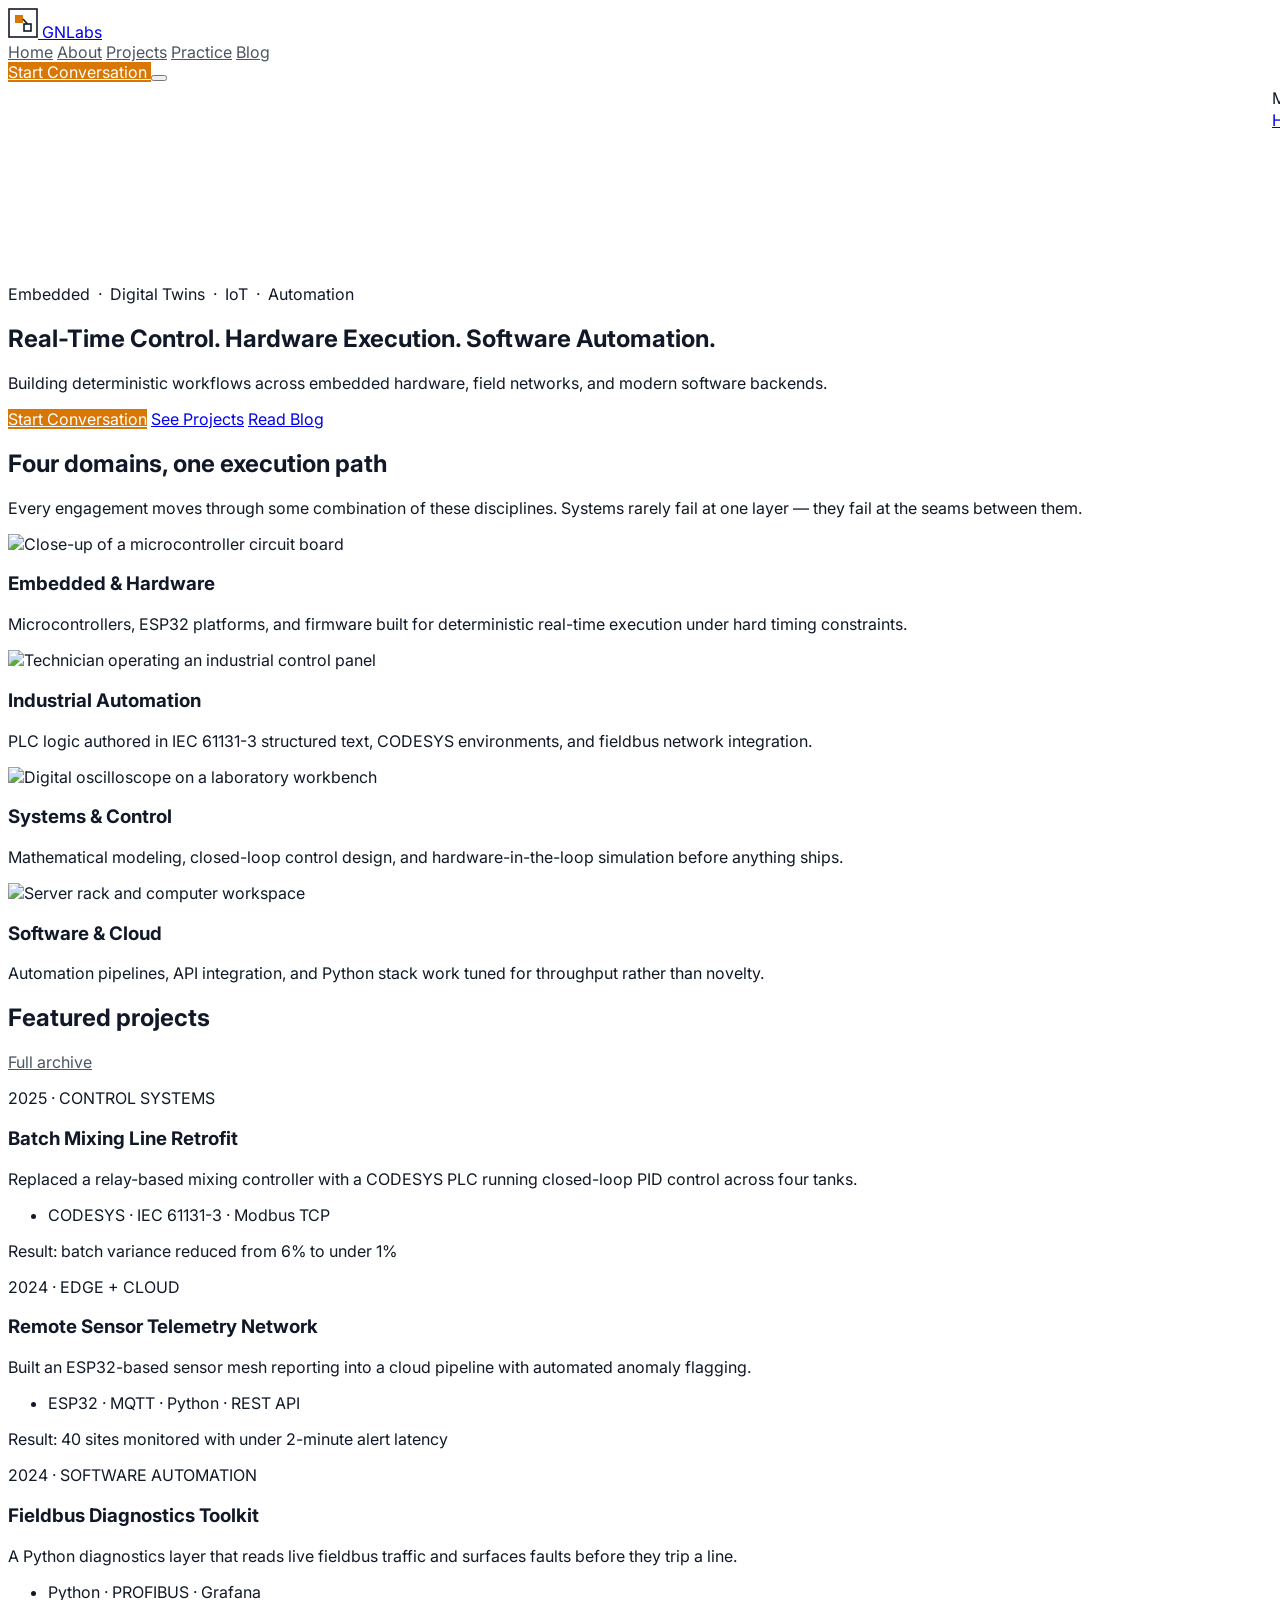
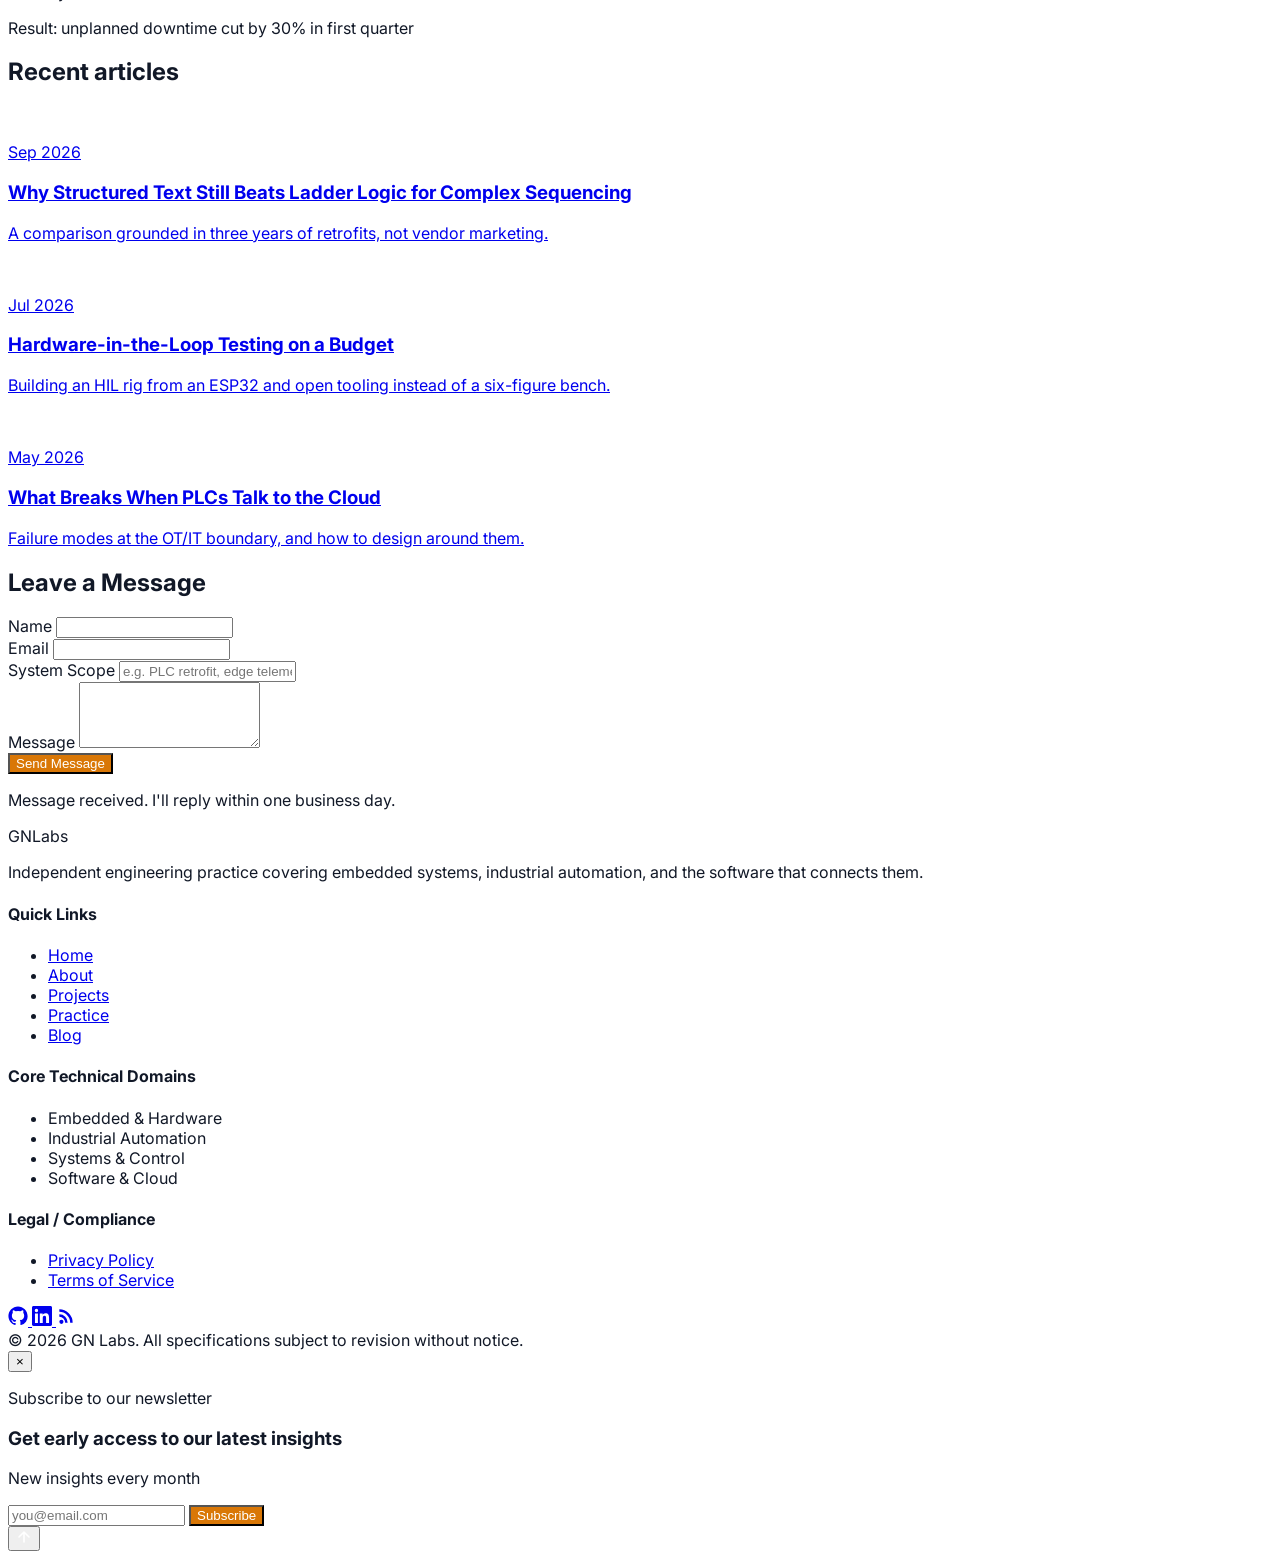
==== index.html @ 26696808 "Update capabilities section in index.html Replaced multiple individual badges with a single capabili" ====
<!DOCTYPE html>
<html lang="en">
<head>
<meta charset="UTF-8">
<meta name="viewport" content="width=device-width, initial-scale=1.0">
<title>GN Labs — Engineering Deterministic Systems &amp; Scalable Software Architecture</title>
<script src="https://cdn.tailwindcss.com"></script>
<script>
  tailwind.config = {
    theme: {
      extend: {
        colors: {
          base: '#FFFFFF',
          alt: '#F8F9FA',
          slate: '#181C20',
          graphite: '#0F1215',
          ink: '#111827',
          steel: '#4B5563',
          amber: '#D97706',
          techblue: '#1E40AF',
        },
        fontFamily: {
          sans: ['Inter', '-apple-system', 'BlinkMacSystemFont', 'Segoe UI', 'system-ui', 'sans-serif'],
          mono: ['ui-monospace', 'SFMono-Regular', 'Menlo', 'monospace'],
        },
      }
    }
  }
</script>
<link rel="icon" type="image/svg+xml" href="data:image/svg+xml;utf8,%3Csvg xmlns='http://www.w3.org/2000/svg' viewBox='0 0 30 30'%3E%3Crect width='30' height='30' fill='%23FFFFFF'/%3E%3Crect x='1' y='1' width='28' height='28' fill='none' stroke='%23111827' stroke-width='2'/%3E%3Crect x='7' y='7' width='8' height='8' fill='%23D97706'/%3E%3Crect x='16' y='16' width='7' height='7' fill='none' stroke='%23111827' stroke-width='2'/%3E%3Cline x1='15' y1='11' x2='19.5' y2='16' stroke='%23111827' stroke-width='2'/%3E%3C/svg%3E">
<link rel="preconnect" href="https://fonts.googleapis.com">
<link rel="preconnect" href="https://fonts.gstatic.com" crossorigin>
<link href="https://fonts.googleapis.com/css2?family=Inter:wght@400;500;600;700;800;900&display=swap" rel="stylesheet">
<style>
  :root {
    --bg-base: #FFFFFF;
    --bg-alt: #F8F9FA;
    --dark-slate: #181C20;
    --dark-graphite: #0F1215;
    --text-ink: #111827;
    --text-steel: #4B5563;
    --accent-amber: #D97706;
    --accent-blue: #1E40AF;
  }

  * { scroll-behavior: smooth; }

  body {
    font-family: 'Inter', -apple-system, BlinkMacSystemFont, 'Segoe UI', system-ui, sans-serif;
    color: var(--text-ink);
    background: var(--bg-base);
  }

  @media (prefers-reduced-motion: reduce) {
    * { scroll-behavior: auto !important; animation: none !important; transition: none !important; }
  }

  .fade-in {
    opacity: 0;
    transform: translateY(14px);
    transition: opacity 500ms ease-out, transform 500ms ease-out;
  }
  .fade-in.is-visible {
    opacity: 1;
    transform: translateY(0);
  }

  .grid-texture {
    background-image:
      linear-gradient(to right, rgba(17,24,39,0.06) 1px, transparent 1px),
      linear-gradient(to bottom, rgba(17,24,39,0.06) 1px, transparent 1px);
    background-size: 28px 28px;
  }

  .schematic-line {
    stroke-dasharray: 4 4;
  }

  .btn-primary {
    background: var(--accent-amber);
    color: #FFFFFF;
    transition: background-color 200ms ease-in-out, transform 200ms ease-in-out;
  }
  .btn-primary:hover { background: #B45F04; }
  .btn-primary:focus-visible { outline: 3px solid #92400E; outline-offset: 2px; }

  .btn-secondary {
    border: 1.5px solid var(--text-ink);
    color: var(--text-ink);
    transition: background-color 200ms ease-in-out, color 200ms ease-in-out;
  }
  .btn-secondary:hover { background: var(--text-ink); color: #fff; }
  .btn-secondary:focus-visible { outline: 3px solid var(--text-ink); outline-offset: 2px; }

  .btn-ghost {
    color: var(--text-steel);
    transition: color 200ms ease-in-out;
  }
  .btn-ghost:hover { color: var(--text-ink); }
  .btn-ghost:focus-visible { outline: 2px solid var(--text-steel); outline-offset: 3px; }

  a:focus-visible, button:focus-visible, input:focus-visible, textarea:focus-visible {
    outline: 2px solid var(--accent-amber);
    outline-offset: 2px;
  }

  .nav-link {
    position: relative;
    color: var(--text-steel);
    transition: color 200ms ease-in-out;
  }
  .nav-link:hover { color: var(--text-ink); }
  .nav-link::after {
    content: '';
    position: absolute;
    left: 0;
    bottom: -4px;
    height: 2px;
    width: 0;
    background: var(--accent-amber);
    transition: width 200ms ease-in-out;
  }
  .nav-link:hover::after { width: 100%; }

  .status-dot {
    box-shadow: 0 0 0 3px rgba(30, 64, 175, 0.15);
  }

  #mobileDrawer {
    transform: translateX(100%);
    transition: transform 260ms ease-in-out;
  }
  #mobileDrawer.open { transform: translateX(0); }
  #mobileOverlay {
    opacity: 0;
    pointer-events: none;
    transition: opacity 260ms ease-in-out;
  }
  #mobileOverlay.open {
    opacity: 1;
    pointer-events: auto;
  }

  #scrollTopBtn {
    opacity: 0;
    transform: translateY(10px);
    pointer-events: none;
    transition: opacity 200ms ease-in-out, transform 200ms ease-in-out;
  }
  #scrollTopBtn.show {
    opacity: 1;
    transform: translateY(0);
    pointer-events: auto;
  }

  #newsletterOverlay {
    opacity: 0;
    visibility: hidden;
    transition: opacity 250ms ease-in-out, visibility 250ms ease-in-out;
  }
  #newsletterOverlay.show {
    opacity: 1;
    visibility: visible;
  }
  #newsletterModal {
    transform: scale(0.96);
    transition: transform 250ms ease-in-out;
  }
  #newsletterOverlay.show #newsletterModal {
    transform: scale(1);
  }

  .capability-card {
    transition: border-color 200ms ease-in-out, transform 200ms ease-in-out, box-shadow 200ms ease-in-out;
  }
  .capability-card:hover {
    border-color: var(--accent-amber);
    transform: translateY(-3px);
    box-shadow: 0 12px 24px -16px rgba(17,24,39,0.25);
  }

  .project-card {
    transition: box-shadow 200ms ease-in-out, border-color 200ms ease-in-out;
  }
  .project-card:hover {
    border-color: var(--text-ink);
  }

  .article-card {
    transition: border-color 200ms ease-in-out;
  }
  .article-card:hover {
    border-color: var(--text-ink);
  }
  .article-card:hover .article-card-title {
    color: var(--accent-amber);
  }

  /* Header: compacts and gains depth once the page scrolls, RaftLabs-style */
  #siteHeader {
    transition: height 260ms ease-in-out, box-shadow 260ms ease-in-out, background-color 260ms ease-in-out;
  }
  #siteHeader .header-inner {
    transition: height 260ms ease-in-out;
  }
  #siteHeader.is-scrolled {
    box-shadow: 0 1px 0 rgba(17,24,39,0.06), 0 12px 24px -18px rgba(17,24,39,0.25);
  }
  #siteHeader.is-scrolled .header-inner {
    height: 4.25rem;
  }
  #siteHeader:not(.is-scrolled) .header-inner {
    height: 5rem;
  }
</style>
</head>
<body class="bg-base text-ink antialiased">

<!-- ============ HEADER ============ -->
<header id="siteHeader" class="sticky top-0 z-40 bg-base/95 backdrop-blur border-b border-gray-200">
  <div class="max-w-7xl mx-auto px-6 lg:px-10">
    <div class="header-inner flex items-center justify-between h-20">

      <!-- Logo -->
      <a href="/" class="flex items-center gap-3 group">
        <svg width="30" height="30" viewBox="0 0 30 30" fill="none" xmlns="http://www.w3.org/2000/svg" aria-hidden="true">
          <rect x="1" y="1" width="28" height="28" stroke="#111827" stroke-width="1.6"/>
          <rect x="7" y="7" width="8" height="8" fill="#D97706"/>
          <rect x="16" y="16" width="7" height="7" stroke="#111827" stroke-width="1.6"/>
          <line x1="15" y1="11" x2="19.5" y2="16" stroke="#111827" stroke-width="1.6"/>
        </svg>
        <span class="tracking-tighter font-extrabold text-xl text-ink">GN<span class="text-amber">Labs</span></span>
      </a>

      <!-- Desktop nav -->
      <nav class="hidden lg:flex items-center gap-9" aria-label="Primary">
        <a href="/" class="nav-link text-sm font-semibold">Home</a>
        <a href="/about/" class="nav-link text-sm font-semibold">About</a>
        <a href="/projects/" class="nav-link text-sm font-semibold">Projects</a>
        <a href="/practice/" class="nav-link text-sm font-semibold">Practice</a>
        <a href="/blog/" class="nav-link text-sm font-semibold">Blog</a>
      </nav>

      <div class="flex items-center gap-4">
        <a href="/contact/" class="hidden lg:inline-flex btn-primary text-sm font-bold px-5 py-2.5">
          Start Conversation
        </a>

        <!-- Mobile hamburger -->
        <button id="menuToggle" aria-label="Open navigation menu" aria-expanded="false" aria-controls="mobileDrawer" class="lg:hidden flex flex-col justify-center gap-1.5 w-9 h-9">
          <span class="block h-0.5 w-6 bg-ink"></span>
          <span class="block h-0.5 w-6 bg-ink"></span>
          <span class="block h-0.5 w-4 bg-ink self-start ml-3"></span>
        </button>
      </div>
    </div>
  </div>
</header>

<!-- Mobile drawer overlay -->
<div id="mobileOverlay" class="fixed inset-0 bg-ink/50 z-40 lg:hidden"></div>

<!-- Mobile drawer -->
<aside id="mobileDrawer" class="fixed top-0 right-0 h-full w-72 bg-base z-50 border-l border-gray-200 lg:hidden" aria-label="Mobile navigation">
  <div class="flex items-center justify-between h-20 px-6 border-b border-gray-200">
    <span class="font-extrabold tracking-tighter text-lg">Menu</span>
    <button id="menuClose" aria-label="Close navigation menu" class="w-9 h-9 flex items-center justify-center text-2xl leading-none text-steel">&times;</button>
  </div>
  <nav class="flex flex-col px-6 py-8 gap-6" aria-label="Mobile primary">
    <a href="/" class="mobile-link text-lg font-semibold text-ink">Home</a>
    <a href="/about/" class="mobile-link text-lg font-semibold text-ink">About</a>
    <a href="/projects/" class="mobile-link text-lg font-semibold text-ink">Projects</a>
    <a href="/practice/" class="mobile-link text-lg font-semibold text-ink">Practice</a>
    <a href="/blog/" class="mobile-link text-lg font-semibold text-ink">Blog</a>
    <a href="/contact/" class="btn-primary text-center font-bold px-5 py-3 mt-4">Start Conversation</a>
  </nav>
</aside>

<!-- ============ HERO ============ -->
<section id="home" class="relative overflow-hidden border-b border-gray-200 min-h-[100svh] flex items-center">
  <div class="absolute inset-0 z-0">
    <!-- Fallback image sits underneath and is always visible. The video, if
         it loads, layers on top and covers it — but a network hiccup, a
         hotlink block, or a slow mobile connection can never leave an empty
         hole here, because we only ever hide the <video>, never this <img>. -->
    <img
      src="https://images.pexels.com/videos/32386532/pexels-photo-32386532.jpeg?auto=compress&cs=tinysrgb&w=1920"
      alt=""
      class="absolute inset-0 w-full h-full object-cover"
      aria-hidden="true">
    <video
      id="heroVideo"
      class="absolute inset-0 w-full h-full object-cover"
      autoplay muted loop playsinline preload="metadata"
      aria-hidden="true">
      <source src="https://videos.pexels.com/video-files/32386532/13814827_2560_1440_100fps.mp4" type="video/mp4">
    </video>
    <div class="absolute inset-0 bg-gradient-to-r from-graphite/95 via-graphite/75 to-graphite/45"></div>
    <div class="absolute inset-0 bg-gradient-to-t from-graphite/80 via-transparent to-transparent"></div>
  </div>

  <!-- Capabilities Badge Box -->
<div class="mt-8 mb-8 flex justify-center w-full">
  <div class="inline-flex items-center whitespace-nowrap overflow-x-auto no-scrollbar border border-[#d97706]/40 bg-[#1c1f26] px-3 py-1.5 rounded-sm">
    <span class="text-[10px] sm:text-xs font-mono tracking-wider font-semibold text-[#f59e0b]">
      Embedded &nbsp;·&nbsp; Digital Twins &nbsp;·&nbsp; IoT &nbsp;·&nbsp; Automation
    </span>
  </div>
</div>
      <h1 class="text-3xl sm:text-5xl lg:text-6xl font-extrabold tracking-tight leading-[1.15] sm:leading-[1.05] text-white">
        Real-Time Control. Hardware Execution. Software Automation.
      </h1>
      <p class="mt-5 sm:mt-6 text-base sm:text-lg text-gray-300 leading-relaxed max-w-xl">
         Building deterministic workflows across embedded hardware, field networks, and modern software backends.
      </p>
      <div class="mt-8 sm:mt-9 flex flex-wrap gap-3 sm:gap-4">
        <a href="/contact/" class="btn-primary font-bold px-5 sm:px-6 py-3 sm:py-3.5 text-sm">Start Conversation</a>
        <a href="/projects/" class="font-bold px-5 sm:px-6 py-3 sm:py-3.5 text-sm border-2 border-white text-white transition-colors duration-200 hover:bg-white hover:text-ink">See Projects</a>
        <a href="/blog/" class="font-bold px-5 sm:px-6 py-3 sm:py-3.5 text-sm text-gray-300 transition-colors duration-200 hover:text-white">Read Blog</a>
      </div>
    </div>
  </div>
</section>

<!-- ============ CAPABILITY MATRIX ============ -->
<section id="about" class="bg-alt border-b border-gray-200 py-20 lg:py-28">
  <div class="max-w-7xl mx-auto px-6 lg:px-10">
    <div class="max-w-2xl fade-in">
      <h2 class="text-2xl sm:text-3xl lg:text-4xl font-extrabold tracking-tight text-ink">Four domains, one execution path</h2>
      <p class="mt-4 text-steel leading-relaxed">
        Every engagement moves through some combination of these disciplines. Systems rarely fail at one layer — they fail at the seams between them.
      </p>
    </div>

    <div class="mt-14 grid sm:grid-cols-2 lg:grid-cols-4 gap-5 lg:gap-6">
      <div class="capability-card bg-base border border-gray-200 fade-in">
        <div class="aspect-[4/3] overflow-hidden">
          <img src="https://images.pexels.com/photos/7174676/pexels-photo-7174676.jpeg?auto=compress&cs=tinysrgb&w=600" alt="Close-up of a microcontroller circuit board" class="w-full h-full object-cover" loading="lazy">
        </div>
        <div class="p-7">
          <h3 class="font-bold text-ink text-lg mb-2">Embedded &amp; Hardware</h3>
          <p class="text-sm text-steel leading-relaxed">Microcontrollers, ESP32 platforms, and firmware built for deterministic real-time execution under hard timing constraints.</p>
        </div>
      </div>

      <div class="capability-card bg-base border border-gray-200 fade-in">
        <div class="aspect-[4/3] overflow-hidden">
          <img src="https://images.pexels.com/photos/35072831/pexels-photo-35072831.jpeg?auto=compress&cs=tinysrgb&w=600" alt="Technician operating an industrial control panel" class="w-full h-full object-cover" loading="lazy">
        </div>
        <div class="p-7">
          <h3 class="font-bold text-ink text-lg mb-2">Industrial Automation</h3>
          <p class="text-sm text-steel leading-relaxed">PLC logic authored in IEC 61131-3 structured text, CODESYS environments, and fieldbus network integration.</p>
        </div>
      </div>

      <div class="capability-card bg-base border border-gray-200 fade-in">
        <div class="aspect-[4/3] overflow-hidden">
          <img src="https://images.pexels.com/photos/18471567/pexels-photo-18471567.jpeg?auto=compress&cs=tinysrgb&w=600" alt="Digital oscilloscope on a laboratory workbench" class="w-full h-full object-cover" loading="lazy">
        </div>
        <div class="p-7">
          <h3 class="font-bold text-ink text-lg mb-2">Systems &amp; Control</h3>
          <p class="text-sm text-steel leading-relaxed">Mathematical modeling, closed-loop control design, and hardware-in-the-loop simulation before anything ships.</p>
        </div>
      </div>

      <div class="capability-card bg-base border border-gray-200 fade-in">
        <div class="aspect-[4/3] overflow-hidden">
          <img src="https://images.pexels.com/photos/18471532/pexels-photo-18471532.jpeg?auto=compress&cs=tinysrgb&w=600" alt="Server rack and computer workspace" class="w-full h-full object-cover" loading="lazy">
        </div>
        <div class="p-7">
          <h3 class="font-bold text-ink text-lg mb-2">Software &amp; Cloud</h3>
          <p class="text-sm text-steel leading-relaxed">Automation pipelines, API integration, and Python stack work tuned for throughput rather than novelty.</p>
        </div>
      </div>
    </div>
  </div>
</section>

<!-- ============ FEATURED PROJECTS ============ -->
<section id="projects" class="py-20 lg:py-28 border-b border-gray-200">
  <div class="max-w-7xl mx-auto px-6 lg:px-10">
    <div class="flex items-end justify-between flex-wrap gap-4 fade-in">
      <h2 class="text-2xl sm:text-3xl lg:text-4xl font-extrabold tracking-tight text-ink">Featured projects</h2>
      <a href="/projects/" class="btn-ghost font-semibold text-sm">Full archive</a>
    </div>

    <div class="mt-12 grid lg:grid-cols-3 gap-6">
      <article class="project-card border border-gray-300 p-7 fade-in">
        <p class="text-xs font-mono text-steel mb-4">2025 · CONTROL SYSTEMS</p>
        <h3 class="font-bold text-xl text-ink mb-3">Batch Mixing Line Retrofit</h3>
        <p class="text-sm text-steel leading-relaxed mb-5">Replaced a relay-based mixing controller with a CODESYS PLC running closed-loop PID control across four tanks.</p>
        <ul class="text-xs text-steel space-y-1.5 mb-6 font-mono">
          <li>CODESYS · IEC 61131-3 · Modbus TCP</li>
        </ul>
        <p class="text-sm font-semibold text-ink border-t border-gray-200 pt-4">Result: batch variance reduced from 6% to under 1%</p>
      </article>

      <article class="project-card border border-gray-300 p-7 fade-in">
        <p class="text-xs font-mono text-steel mb-4">2024 · EDGE + CLOUD</p>
        <h3 class="font-bold text-xl text-ink mb-3">Remote Sensor Telemetry Network</h3>
        <p class="text-sm text-steel leading-relaxed mb-5">Built an ESP32-based sensor mesh reporting into a cloud pipeline with automated anomaly flagging.</p>
        <ul class="text-xs text-steel space-y-1.5 mb-6 font-mono">
          <li>ESP32 · MQTT · Python · REST API</li>
        </ul>
        <p class="text-sm font-semibold text-ink border-t border-gray-200 pt-4">Result: 40 sites monitored with under 2-minute alert latency</p>
      </article>

      <article class="project-card border border-gray-300 p-7 fade-in">
        <p class="text-xs font-mono text-steel mb-4">2024 · SOFTWARE AUTOMATION</p>
        <h3 class="font-bold text-xl text-ink mb-3">Fieldbus Diagnostics Toolkit</h3>
        <p class="text-sm text-steel leading-relaxed mb-5">A Python diagnostics layer that reads live fieldbus traffic and surfaces faults before they trip a line.</p>
        <ul class="text-xs text-steel space-y-1.5 mb-6 font-mono">
          <li>Python · PROFIBUS · Grafana</li>
        </ul>
        <p class="text-sm font-semibold text-ink border-t border-gray-200 pt-4">Result: unplanned downtime cut by 30% in first quarter</p>
      </article>
    </div>
  </div>
</section>

<!-- ============ FEATURED ARTICLES ============ -->
<section id="blog" class="bg-alt py-20 lg:py-28 border-b border-gray-200">
  <div class="max-w-7xl mx-auto px-6 lg:px-10">
    <h2 class="text-2xl sm:text-3xl lg:text-4xl font-extrabold tracking-tight text-ink fade-in">Recent articles</h2>

    <div id="articleGrid" class="mt-12 grid sm:grid-cols-2 lg:grid-cols-3 gap-6">
      <!-- Populated by renderArticles() below. Cards render from the `articles` data array,
           so swapping in a Contentful fetch only means replacing that array's source. -->
    </div>
  </div>
</section>

<!-- ============ PRACTICE / CONTACT ============ -->
  <section id="contact" class="cs-alt py-20 lg:py-28 border-b border-gray-200">
  <div class="max-w-7xl mx-auto px-6 lg:px-10">
    <!-- Added mb-8 here to create a vertical gap below the heading wrapper -->
    <div class="flex items-end justify-between flex-wrap gap-4 fade-in mb-8">
      <h2 class="text-2xl sm:text-3xl lg:text-4xl font-extrabold tracking-tight text-ink">Leave a Message</h2>
    </div>
    <div id="contact" class="lg:col-span-3 fade-in">
      <form class="border border-gray-300 p-8" id="contactForm">
        <div class="grid sm:grid-cols-2 gap-6">
          <div>
            <label for="name" class="block text-xs font-semibold uppercase tracking-wide text-steel mb-2">Name</label>
            <input type="text" id="name" name="name" required class="w-full border border-gray-300 px-4 py-3 text-sm focus:border-ink outline-none">
          </div>
          <div>
            <label for="email" class="block text-xs font-semibold uppercase tracking-wide text-steel mb-2">Email</label>
            <input type="email" id="email" name="email" required class="w-full border border-gray-300 px-4 py-3 text-sm focus:border-ink outline-none">
          </div>
        </div>
        <div class="mt-6">
          <label for="scope" class="block text-xs font-semibold uppercase tracking-wide text-steel mb-2">System Scope</label>
          <input type="text" id="scope" name="scope" placeholder="e.g. PLC retrofit, edge telemetry, control loop review" class="w-full border border-gray-300 px-4 py-3 text-sm focus:border-ink outline-none">
        </div>
        <div class="mt-6">
          <label for="message" class="block text-xs font-semibold uppercase tracking-wide text-steel mb-2">Message</label>
          <textarea id="message" name="message" rows="4" required class="w-full border border-gray-300 px-4 py-3 text-sm focus:border-ink outline-none"></textarea>
        </div>
        <button type="submit" id="submitBtn" class="btn-primary font-bold px-7 py-3.5 text-sm mt-7">Send Message</button>
        <p id="formStatus" class="text-sm text-techblue font-semibold mt-4 hidden">Message received. I'll reply within one business day.</p>
      </form>
    </div>
  </div>
</section>
  
<!-- ============ FOOTER ============ -->
<footer class="bg-slate text-gray-300">
  <div class="max-w-7xl mx-auto px-6 lg:px-10 py-16 grid sm:grid-cols-2 lg:grid-cols-4 gap-10">
    <div>
      <span class="tracking-tighter font-extrabold text-xl text-white">GN<span class="text-amber">Labs</span></span>
      <p class="mt-4 text-sm text-gray-400 leading-relaxed max-w-xs">
        Independent engineering practice covering embedded systems, industrial automation, and the software that connects them.
      </p>
    </div>

    <div>
      <h4 class="text-white font-semibold text-sm mb-4">Quick Links</h4>
      <ul class="space-y-3 text-sm text-gray-400">
        <li><a href="/" class="hover:text-white transition-colors">Home</a></li>
        <li><a href="/about/" class="hover:text-white transition-colors">About</a></li>
        <li><a href="/projects/" class="hover:text-white transition-colors">Projects</a></li>
        <li><a href="/practice/" class="hover:text-white transition-colors">Practice</a></li>
        <li><a href="/blog/" class="hover:text-white transition-colors">Blog</a></li>
      </ul>
    </div>

    <div>
      <h4 class="text-white font-semibold text-sm mb-4">Core Technical Domains</h4>
      <ul class="space-y-3 text-sm text-gray-400">
        <li>Embedded &amp; Hardware</li>
        <li>Industrial Automation</li>
        <li>Systems &amp; Control</li>
        <li>Software &amp; Cloud</li>
      </ul>
    </div>

    <div>
      <h4 class="text-white font-semibold text-sm mb-4">Legal / Compliance</h4>
      <ul class="space-y-3 text-sm text-gray-400 mb-6">
        <li><a href="/privacy-policy/" class="hover:text-white transition-colors">Privacy Policy</a></li>
        <li><a href="/terms-of-service/" class="hover:text-white transition-colors">Terms of Service</a></li>
      </ul>
      <div class="flex gap-4">
        <a href="#" aria-label="GitHub" class="text-gray-400 hover:text-white transition-colors">
          <svg width="20" height="20" viewBox="0 0 24 24" fill="currentColor"><path d="M12 .5C5.65.5.5 5.65.5 12c0 5.08 3.29 9.38 7.86 10.9.58.1.79-.25.79-.56 0-.28-.01-1.02-.02-2-3.2.7-3.88-1.54-3.88-1.54-.52-1.34-1.28-1.7-1.28-1.7-1.05-.72.08-.7.08-.7 1.16.08 1.77 1.19 1.77 1.19 1.03 1.77 2.7 1.26 3.36.96.1-.75.4-1.26.73-1.55-2.55-.29-5.24-1.28-5.24-5.68 0-1.26.45-2.28 1.19-3.09-.12-.29-.52-1.46.11-3.04 0 0 .97-.31 3.18 1.18a11 11 0 0 1 5.79 0c2.21-1.49 3.18-1.18 3.18-1.18.63 1.58.23 2.75.11 3.04.74.81 1.19 1.83 1.19 3.09 0 4.41-2.69 5.39-5.25 5.67.41.36.78 1.07.78 2.16 0 1.56-.01 2.82-.01 3.2 0 .32.21.67.8.56A10.52 10.52 0 0 0 23.5 12C23.5 5.65 18.35.5 12 .5Z"/></svg>
        </a>
        <a href="#" aria-label="LinkedIn" class="text-gray-400 hover:text-white transition-colors">
          <svg width="20" height="20" viewBox="0 0 24 24" fill="currentColor"><path d="M20.45 20.45h-3.55v-5.57c0-1.33-.02-3.04-1.85-3.04-1.85 0-2.14 1.45-2.14 2.94v5.67H9.36V9h3.41v1.56h.05c.47-.9 1.63-1.85 3.36-1.85 3.6 0 4.27 2.37 4.27 5.45v6.29ZM5.34 7.43a2.06 2.06 0 1 1 0-4.12 2.06 2.06 0 0 1 0 4.12ZM7.12 20.45H3.56V9h3.56v11.45ZM22.22 0H1.77C.79 0 0 .77 0 1.73v20.54C0 23.23.79 24 1.77 24h20.45c.98 0 1.78-.77 1.78-1.73V1.73C24 .77 23.2 0 22.22 0Z"/></svg>
        </a>
        <a href="#" aria-label="RSS Feed" class="text-gray-400 hover:text-white transition-colors">
          <svg width="20" height="20" viewBox="0 0 24 24" fill="currentColor"><path d="M4 4a16 16 0 0 1 16 16h-3a13 13 0 0 0-13-13V4Zm0 6a10 10 0 0 1 10 10h-3a7 7 0 0 0-7-7v-3Zm2.5 6.5A2.5 2.5 0 1 1 4 19a2.5 2.5 0 0 1 2.5-2.5Z"/></svg>
        </a>
      </div>
    </div>
  </div>
  <div class="border-t border-white/10">
    <div class="max-w-7xl mx-auto px-6 lg:px-10 py-6 text-xs text-gray-500">
      © 2026 GN Labs. All specifications subject to revision without notice.
    </div>
  </div>
</footer>

<!-- ============ NEWSLETTER POPUP (triggers once, near the footer) ============ -->
<div id="newsletterOverlay" class="fixed inset-0 z-50 bg-ink/60 flex items-center justify-center p-4" aria-hidden="true">
  <div id="newsletterModal" class="relative bg-graphite text-white w-full max-w-2xl border border-white/10 p-10 sm:p-14">
    <button id="dismissBanner" aria-label="Close newsletter signup" class="absolute top-5 right-5 text-gray-400 hover:text-white text-2xl leading-none w-9 h-9 flex items-center justify-center">&times;</button>
    <p class="text-xs font-mono text-amber uppercase tracking-wide mb-4">Subscribe to our newsletter</p>
    <h3 class="text-2xl sm:text-3xl font-extrabold tracking-tight">Get early access to our latest insights</h3>
    <p class="text-gray-400 mt-3 text-sm">New insights every month</p>
    <form id="newsletterForm" class="flex flex-col sm:flex-row gap-3 mt-8">
      <input type="email" required placeholder="you@email.com" class="flex-1 bg-white/5 border border-white/20 px-4 py-3 text-sm text-white placeholder-gray-500 outline-none focus:border-amber">
      <button type="submit" class="btn-primary font-bold px-6 py-3 text-sm whitespace-nowrap">Subscribe</button>
    </form>
  </div>
</div>

<!-- ============ SCROLL TO TOP ============ -->
<button id="scrollTopBtn" aria-label="Scroll to top" class="fixed bottom-6 right-6 z-40 w-11 h-11 bg-ink text-white flex items-center justify-center">
  <svg width="16" height="16" viewBox="0 0 16 16" fill="none"><path d="M8 13V3M8 3L3 8M8 3l5 5" stroke="white" stroke-width="1.6" stroke-linecap="round" stroke-linejoin="round"/></svg>
</button>

<script>
  // ---- Recent Articles ----
  // This array is the render source for the article cards below. To wire up
  // Contentful: replace this static array with an async fetch to the
  // Content Delivery API, map each entry's fields to the same shape
  // ({ title, excerpt, date, image, url }), then call renderArticles(entries).
  const articles = [
    {
      title: 'Why Structured Text Still Beats Ladder Logic for Complex Sequencing',
      excerpt: 'A comparison grounded in three years of retrofits, not vendor marketing.',
      date: 'Sep 2026',
      image: 'https://picsum.photos/seed/gnlabs-article-1/640/420',
      url: '#'
    },
    {
      title: 'Hardware-in-the-Loop Testing on a Budget',
      excerpt: 'Building an HIL rig from an ESP32 and open tooling instead of a six-figure bench.',
      date: 'Jul 2026',
      image: 'https://picsum.photos/seed/gnlabs-article-2/640/420',
      url: '#'
    },
    {
      title: 'What Breaks When PLCs Talk to the Cloud',
      excerpt: 'Failure modes at the OT/IT boundary, and how to design around them.',
      date: 'May 2026',
      image: 'https://picsum.photos/seed/gnlabs-article-3/640/420',
      url: '#'
    }
  ];

  function renderArticles(items) {
    const grid = document.getElementById('articleGrid');
    grid.innerHTML = items.map(article => `
      <a href="${article.url}" class="article-card group block border border-gray-300 bg-base fade-in">
        <div class="aspect-[16/10] overflow-hidden bg-gray-200">
          <img src="${article.image}" alt="" class="w-full h-full object-cover" loading="lazy">
        </div>
        <div class="p-6">
          <p class="text-xs font-mono text-steel mb-3">${article.date}</p>
          <h3 class="article-card-title font-bold text-lg text-ink leading-snug transition-colors">${article.title}</h3>
          <p class="text-sm text-steel mt-2 leading-relaxed">${article.excerpt}</p>
        </div>
      </a>
    `).join('');

    // Newly injected cards need their own fade-in observers.
    grid.querySelectorAll('.fade-in').forEach(el => fadeObserver.observe(el));
  }

  // Hero background video: sits on top of a plain <img> fallback of the same
  // frame. If autoplay is blocked, the connection drops mid-load, or the
  // source 404s (all more likely on mobile / on a refresh), we only ever
  // hide the <video> element — the <img> underneath was there the whole
  // time and simply becomes visible. Nothing goes blank.
  const heroVideo = document.getElementById('heroVideo');
  if (heroVideo) {
    const prefersReducedMotion = window.matchMedia('(prefers-reduced-motion: reduce)').matches;
    if (prefersReducedMotion) {
      heroVideo.removeAttribute('autoplay');
      heroVideo.pause();
      heroVideo.style.display = 'none';
    }
    heroVideo.addEventListener('error', () => {
      heroVideo.style.display = 'none';
    });
    heroVideo.addEventListener('stalled', () => {
      // A stalled network fetch on mobile is exactly the scenario that used
      // to leave a blank hero. Give it a moment, then fail over to the image
      // if the video still hasn't produced a frame.
      setTimeout(() => {
        if (heroVideo.readyState < 2) heroVideo.style.display = 'none';
      }, 4000);
    });
  }
  const siteHeader = document.getElementById('siteHeader');
  function updateHeaderOnScroll() {
    if (window.scrollY > 24) {
      siteHeader.classList.add('is-scrolled');
    } else {
      siteHeader.classList.remove('is-scrolled');
    }
  }
  updateHeaderOnScroll();
  window.addEventListener('scroll', updateHeaderOnScroll, { passive: true });

  // Mobile drawer toggle
  const menuToggle = document.getElementById('menuToggle');
  const menuClose = document.getElementById('menuClose');
  const mobileDrawer = document.getElementById('mobileDrawer');
  const mobileOverlay = document.getElementById('mobileOverlay');

  function openDrawer() {
    mobileDrawer.classList.add('open');
    mobileOverlay.classList.add('open');
    menuToggle.setAttribute('aria-expanded', 'true');
  }
  function closeDrawer() {
    mobileDrawer.classList.remove('open');
    mobileOverlay.classList.remove('open');
    menuToggle.setAttribute('aria-expanded', 'false');
  }
  menuToggle.addEventListener('click', openDrawer);
  menuClose.addEventListener('click', closeDrawer);
  mobileOverlay.addEventListener('click', closeDrawer);
  document.querySelectorAll('.mobile-link').forEach(link => {
    link.addEventListener('click', closeDrawer);
  });

  // Scroll-to-top button visibility
  const scrollTopBtn = document.getElementById('scrollTopBtn');
  window.addEventListener('scroll', () => {
    if (window.scrollY > 500) {
      scrollTopBtn.classList.add('show');
    } else {
      scrollTopBtn.classList.remove('show');
    }
  });
  scrollTopBtn.addEventListener('click', () => {
    window.scrollTo({ top: 0, behavior: 'smooth' });
  });

  // Newsletter popup — fires once when the footer comes into view (a proxy for
  // "the visitor has scrolled the whole page and is about to leave"), then stays
  // dismissed for the rest of the session either way.
  const newsletterOverlay = document.getElementById('newsletterOverlay');
  const footer = document.querySelector('footer');
  const dismissBanner = document.getElementById('dismissBanner');
  let newsletterShown = false;

  function closeNewsletter() {
    newsletterOverlay.classList.remove('show');
    newsletterOverlay.setAttribute('aria-hidden', 'true');
  }

  const footerObserver = new IntersectionObserver((entries) => {
    entries.forEach(entry => {
      if (entry.isIntersecting && !newsletterShown) {
        newsletterShown = true;
        newsletterOverlay.classList.add('show');
        newsletterOverlay.setAttribute('aria-hidden', 'false');
        footerObserver.disconnect();
      }
    });
  }, { threshold: 0.1 });
  footerObserver.observe(footer);

  dismissBanner.addEventListener('click', closeNewsletter);
  newsletterOverlay.addEventListener('click', (e) => {
    if (e.target === newsletterOverlay) closeNewsletter();
  });

  const newsletterForm = document.getElementById('newsletterForm');
  newsletterForm.addEventListener('submit', (e) => {
    e.preventDefault();
    newsletterForm.innerHTML = '<p class="text-sm font-semibold text-white py-2">Subscribed. First issue lands next cycle.</p>';
  });

  // Contact form submission state
  const contactForm = document.getElementById('contactForm');
  const submitBtn = document.getElementById('submitBtn');
  const formStatus = document.getElementById('formStatus');
  contactForm.addEventListener('submit', (e) => {
    e.preventDefault();
    submitBtn.textContent = 'Sending…';
    submitBtn.disabled = true;
    setTimeout(() => {
      submitBtn.textContent = 'Send Message';
      submitBtn.disabled = false;
      formStatus.classList.remove('hidden');
      contactForm.reset();
    }, 700);
  });

  // Scroll-triggered fade-ins
  const fadeEls = document.querySelectorAll('.fade-in');
  const fadeObserver = new IntersectionObserver((entries) => {
    entries.forEach(entry => {
      if (entry.isIntersecting) {
        entry.target.classList.add('is-visible');
        fadeObserver.unobserve(entry.target);
      }
    });
  }, { threshold: 0.15 });
  fadeEls.forEach(el => fadeObserver.observe(el));

  renderArticles(articles);
</script>

</body>
</html>
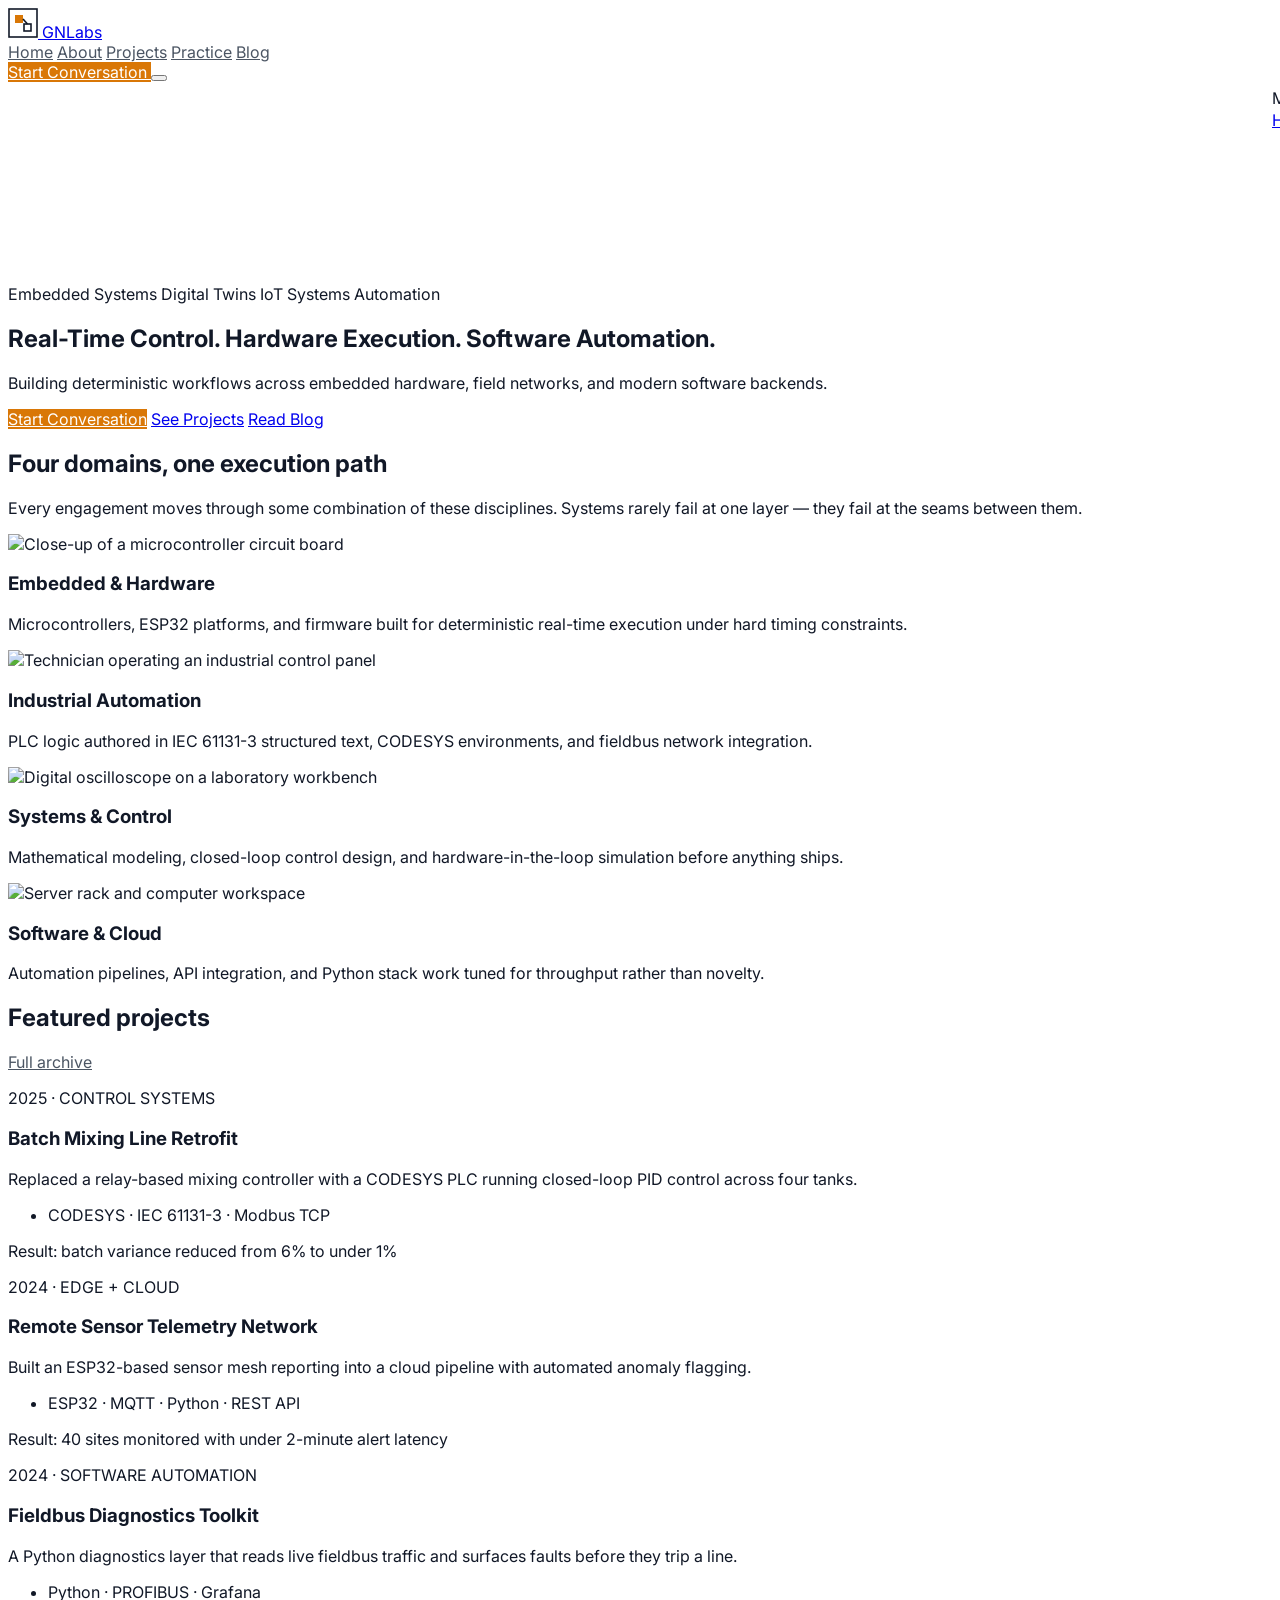
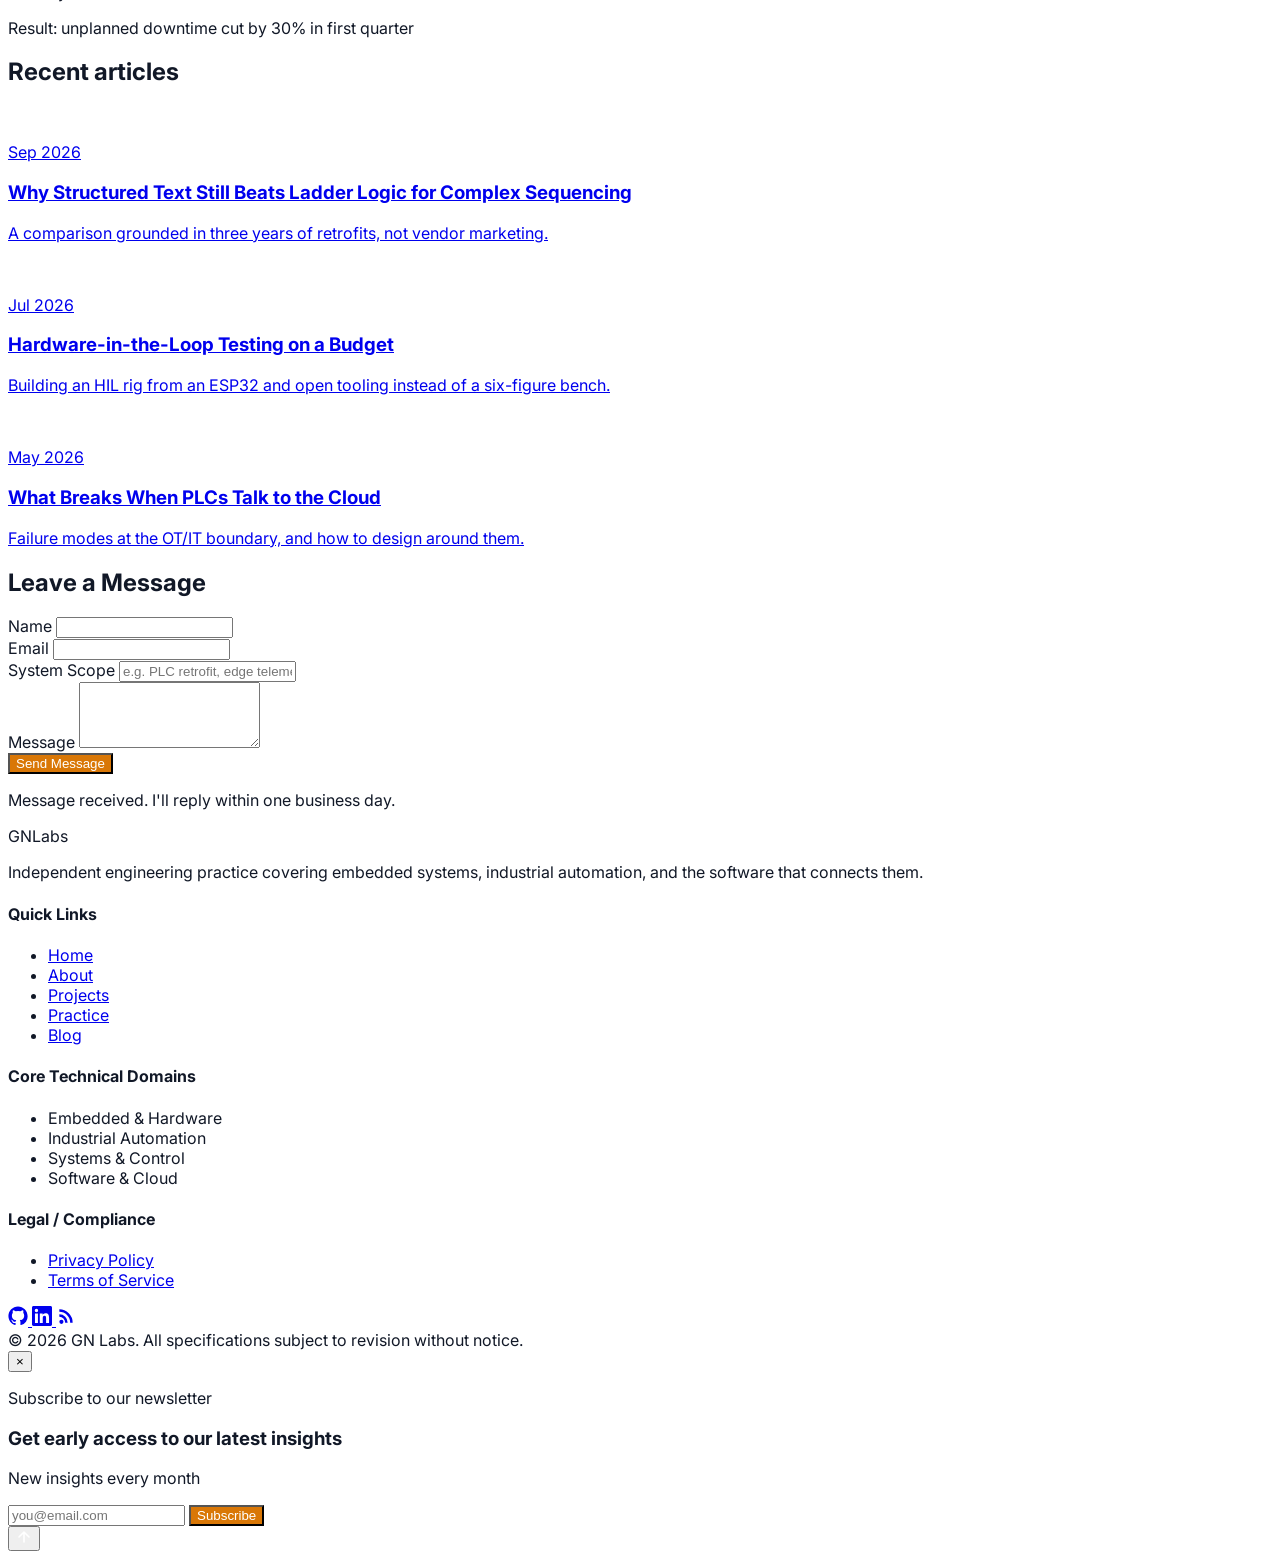
==== commit 47c10e31: "Update capabilities section in index.html Replaced the Capabilities Badge Box with a new layout feat" ====
--- a/index.html
+++ b/index.html
@@ -299,13 +299,25 @@
     <div class="absolute inset-0 bg-gradient-to-t from-graphite/80 via-transparent to-transparent"></div>
   </div>
 
-  <!-- Capabilities Badge Box -->
-<div class="mt-8 mb-8 flex justify-center w-full">
-  <div class="inline-flex items-center whitespace-nowrap overflow-x-auto no-scrollbar border border-[#d97706]/40 bg-[#1c1f26] px-3 py-1.5 rounded-sm">
-    <span class="text-[10px] sm:text-xs font-mono tracking-wider font-semibold text-[#f59e0b]">
-      Embedded &nbsp;·&nbsp; Digital Twins &nbsp;·&nbsp; IoT &nbsp;·&nbsp; Automation
-    </span>
-  </div>
+  <div class="relative z-10 max-w-7xl mx-auto px-6 lg:px-10 py-24 sm:py-28 w-full">
+    <div class="max-w-2xl fade-in">
+      <div class="flex flex-wrap items-center gap-2 mb-6">
+  <span class="inline-flex items-center gap-1.5 text-[11px] font-mono tracking-wider text-white/90 bg-white/10 border border-white/20 backdrop-blur px-2.5 py-1">
+    <span class="w-1.5 h-1.5 bg-amber rounded-full"></span>
+    Embedded Systems
+  </span>
+  <span class="inline-flex items-center gap-1.5 text-[11px] font-mono tracking-wider text-white/90 bg-white/10 border border-white/20 backdrop-blur px-2.5 py-1">
+    <span class="w-1.5 h-1.5 bg-amber rounded-full"></span>
+    Digital Twins
+  </span>
+  <span class="inline-flex items-center gap-1.5 text-[11px] font-mono tracking-wider text-white/90 bg-white/10 border border-white/20 backdrop-blur px-2.5 py-1">
+    <span class="w-1.5 h-1.5 bg-amber rounded-full"></span>
+    IoT
+  </span>
+  <span class="inline-flex items-center gap-1.5 text-[11px] font-mono tracking-wider text-white/90 bg-white/10 border border-white/20 backdrop-blur px-2.5 py-1">
+    <span class="w-1.5 h-1.5 bg-amber rounded-full"></span>
+    Systems Automation
+  </span>
 </div>
       <h1 class="text-3xl sm:text-5xl lg:text-6xl font-extrabold tracking-tight leading-[1.15] sm:leading-[1.05] text-white">
         Real-Time Control. Hardware Execution. Software Automation.
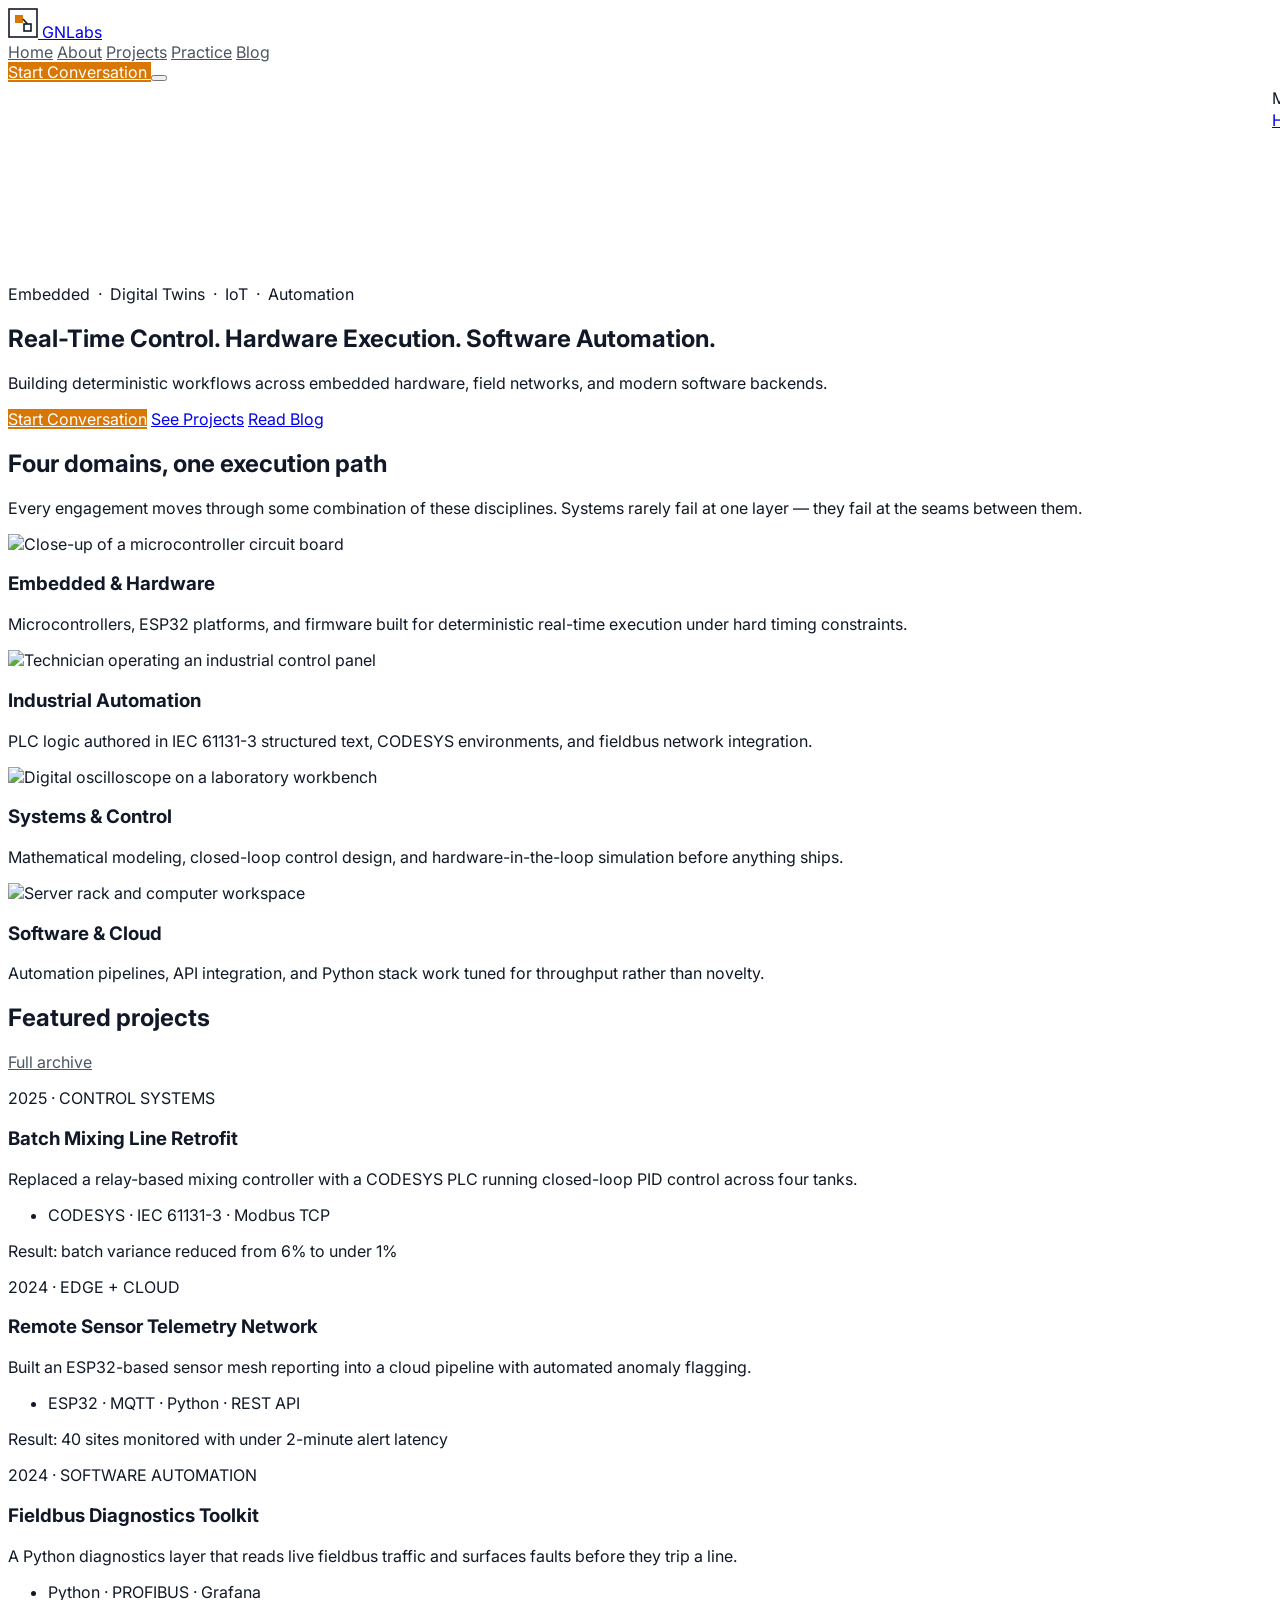
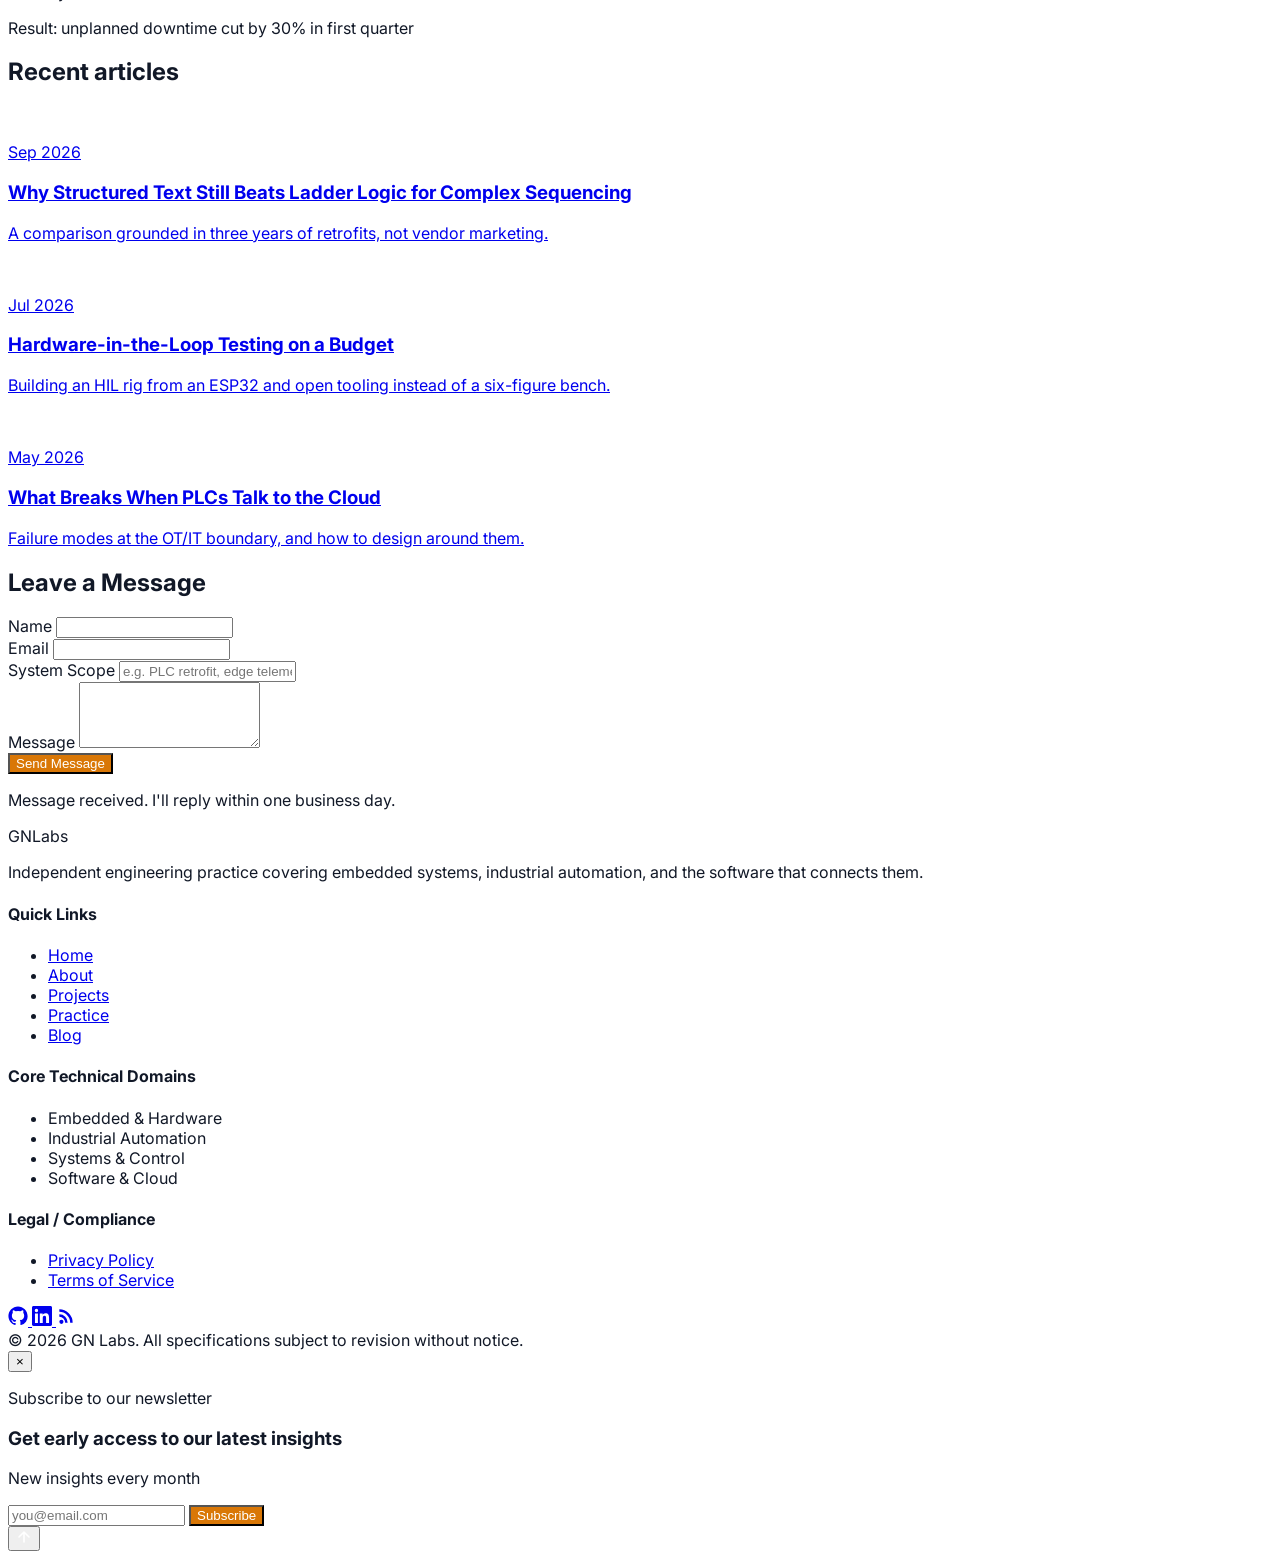
==== commit bd4ab7f0: "Refactor technology tags in index.html Removed individual tags for Embedded Systems, Digital Twins, " ====
--- a/index.html
+++ b/index.html
@@ -301,23 +301,12 @@
 
   <div class="relative z-10 max-w-7xl mx-auto px-6 lg:px-10 py-24 sm:py-28 w-full">
     <div class="max-w-2xl fade-in">
-      <div class="flex flex-wrap items-center gap-2 mb-6">
-  <span class="inline-flex items-center gap-1.5 text-[11px] font-mono tracking-wider text-white/90 bg-white/10 border border-white/20 backdrop-blur px-2.5 py-1">
-    <span class="w-1.5 h-1.5 bg-amber rounded-full"></span>
-    Embedded Systems
-  </span>
-  <span class="inline-flex items-center gap-1.5 text-[11px] font-mono tracking-wider text-white/90 bg-white/10 border border-white/20 backdrop-blur px-2.5 py-1">
-    <span class="w-1.5 h-1.5 bg-amber rounded-full"></span>
-    Digital Twins
-  </span>
-  <span class="inline-flex items-center gap-1.5 text-[11px] font-mono tracking-wider text-white/90 bg-white/10 border border-white/20 backdrop-blur px-2.5 py-1">
-    <span class="w-1.5 h-1.5 bg-amber rounded-full"></span>
-    IoT
-  </span>
-  <span class="inline-flex items-center gap-1.5 text-[11px] font-mono tracking-wider text-white/90 bg-white/10 border border-white/20 backdrop-blur px-2.5 py-1">
-    <span class="w-1.5 h-1.5 bg-amber rounded-full"></span>
-    Systems Automation
-  </span>
+    <div class="mt-6 mb-8 flex justify-center sm:justify-start w-full">
+  <div class="inline-flex items-center whitespace-nowrap border border-[#d97706]/40 bg-[#1c1f26] px-3.5 py-1.5 rounded-sm">
+    <span class="text-[11px] sm:text-xs font-mono tracking-wider font-semibold text-[#f59e0b]">
+      Embedded &nbsp;·&nbsp; Digital Twins &nbsp;·&nbsp; IoT &nbsp;·&nbsp; Automation
+    </span>
+  </div>
 </div>
       <h1 class="text-3xl sm:text-5xl lg:text-6xl font-extrabold tracking-tight leading-[1.15] sm:leading-[1.05] text-white">
         Real-Time Control. Hardware Execution. Software Automation.
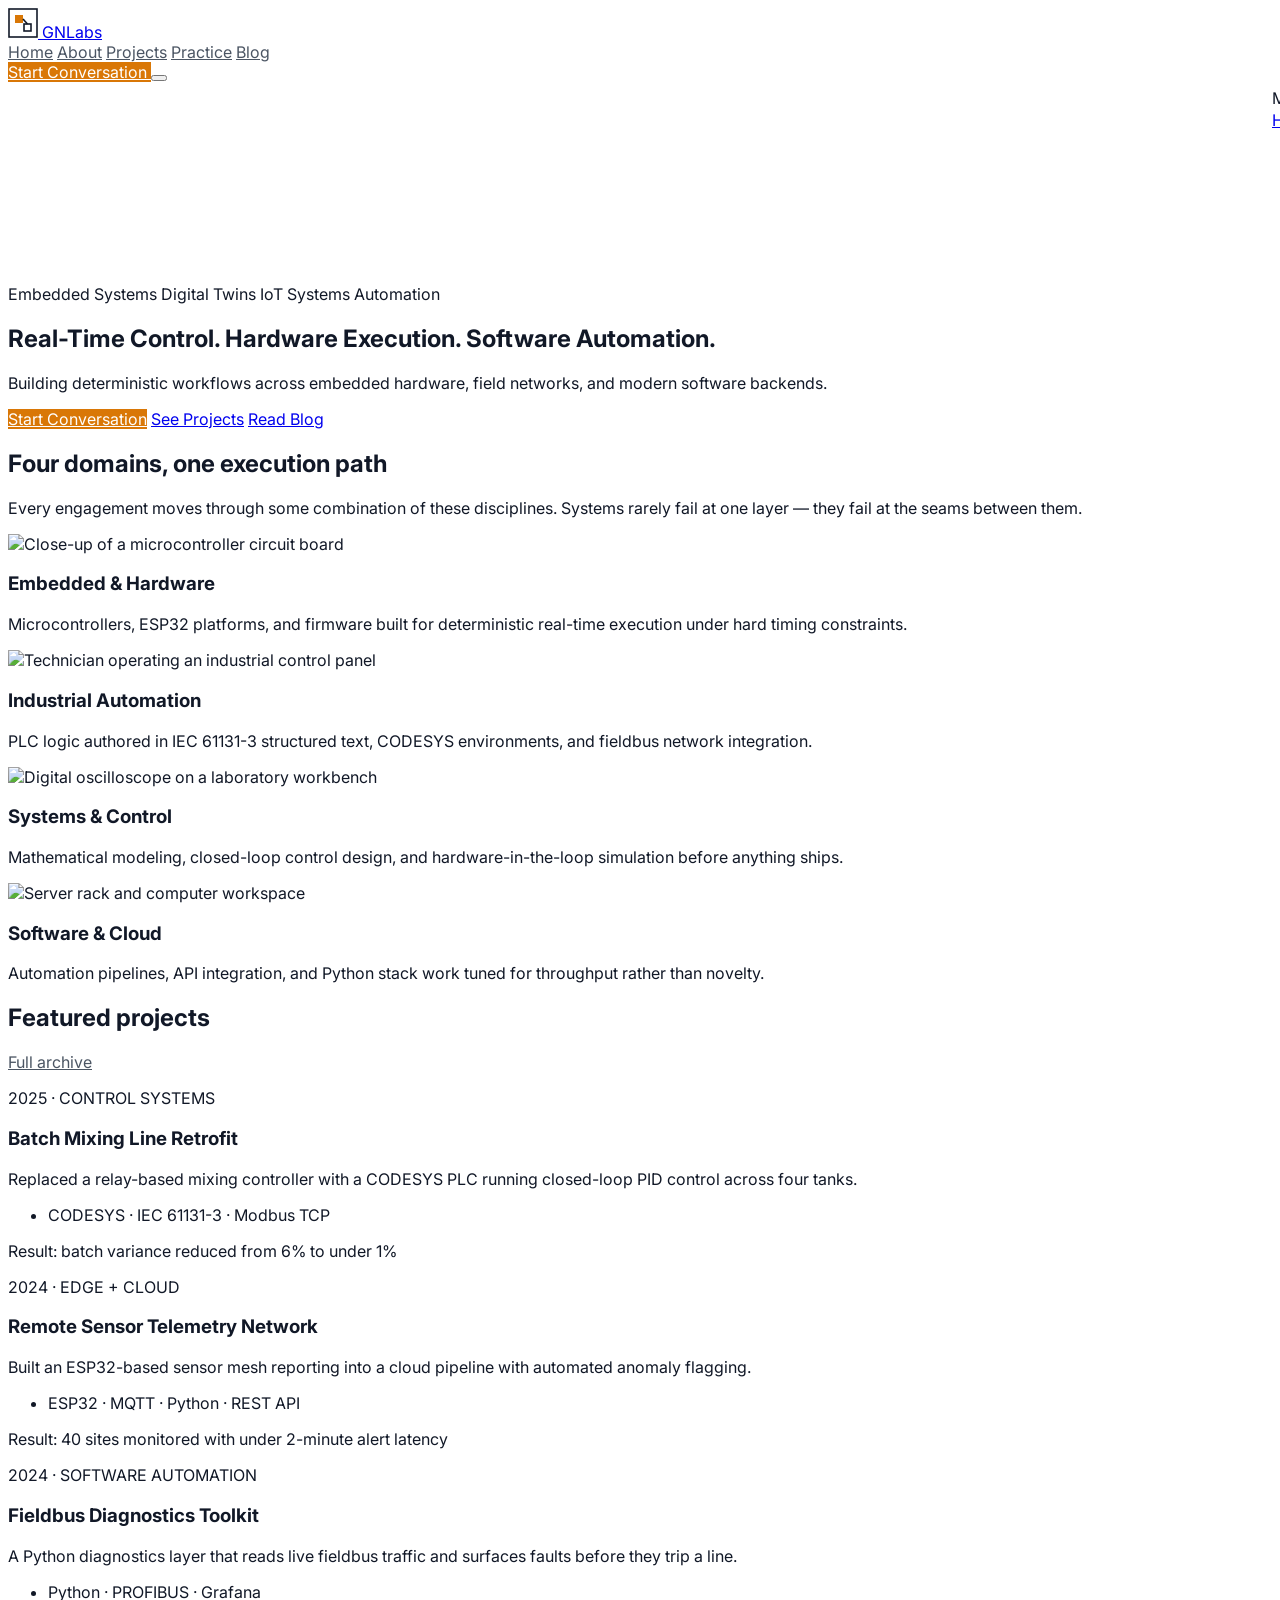
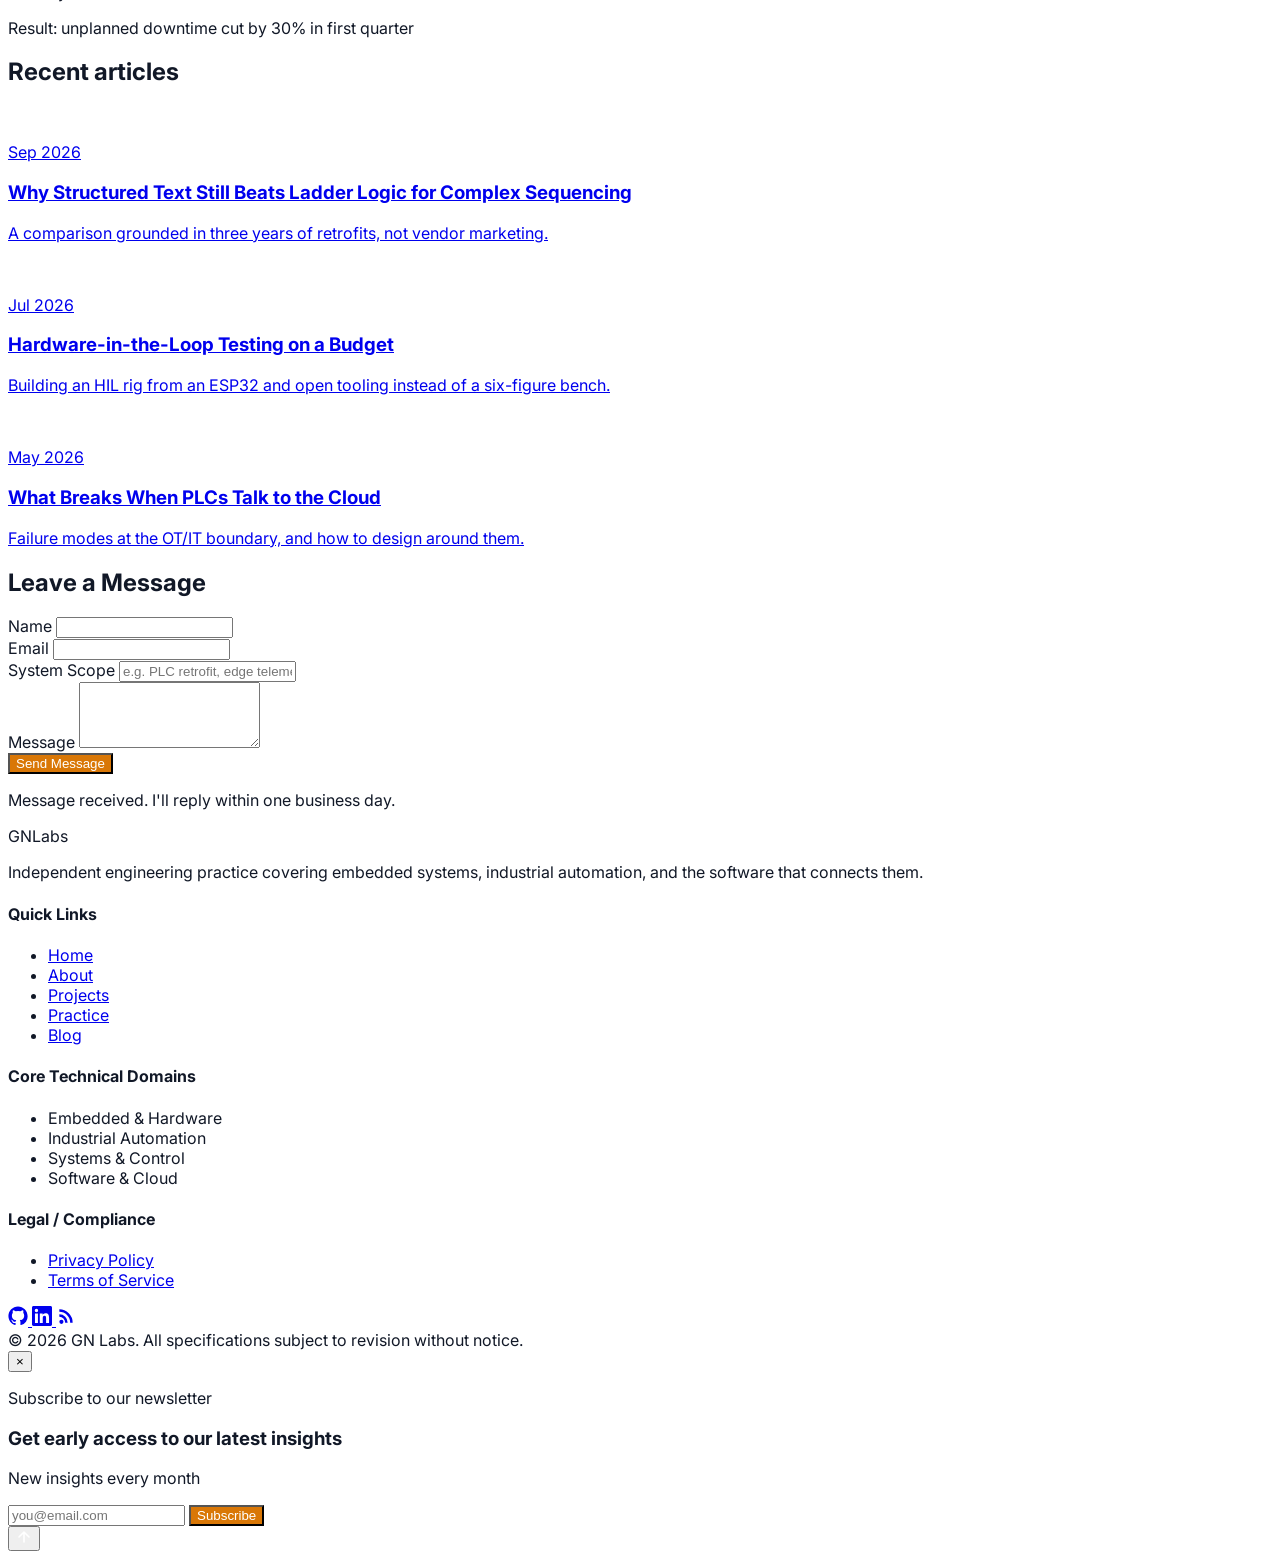
==== commit 56a5d3a2: "Update tags and add new categories in index.html" ====
--- a/index.html
+++ b/index.html
@@ -301,12 +301,23 @@
 
   <div class="relative z-10 max-w-7xl mx-auto px-6 lg:px-10 py-24 sm:py-28 w-full">
     <div class="max-w-2xl fade-in">
-    <div class="mt-6 mb-8 flex justify-center sm:justify-start w-full">
-  <div class="inline-flex items-center whitespace-nowrap border border-[#d97706]/40 bg-[#1c1f26] px-3.5 py-1.5 rounded-sm">
-    <span class="text-[11px] sm:text-xs font-mono tracking-wider font-semibold text-[#f59e0b]">
-      Embedded &nbsp;·&nbsp; Digital Twins &nbsp;·&nbsp; IoT &nbsp;·&nbsp; Automation
-    </span>
-  </div>
+      <div class="flex flex-wrap items-center gap-2 mb-6">
+  <span class="inline-flex items-center gap-1.5 text-[11px] font-mono tracking-wider text-white/90 bg-white/10 border border-white/20 backdrop-blur px-2.5 py-1">
+    <span class="w-1.5 h-1.5 bg-amber rounded-full"></span>
+    Embedded Systems
+  </span>
+  <span class="inline-flex items-center gap-1.5 text-[11px] font-mono tracking-wider text-white/90 bg-white/10 border border-white/20 backdrop-blur px-2.5 py-1">
+    <span class="w-1.5 h-1.5 bg-amber rounded-full"></span>
+    Digital Twins
+  </span>
+  <span class="inline-flex items-center gap-1.5 text-[11px] font-mono tracking-wider text-white/90 bg-white/10 border border-white/20 backdrop-blur px-2.5 py-1">
+    <span class="w-1.5 h-1.5 bg-amber rounded-full"></span>
+    IoT
+  </span>
+  <span class="inline-flex items-center gap-1.5 text-[11px] font-mono tracking-wider text-white/90 bg-white/10 border border-white/20 backdrop-blur px-2.5 py-1">
+    <span class="w-1.5 h-1.5 bg-amber rounded-full"></span>
+    Systems Automation
+  </span>
 </div>
       <h1 class="text-3xl sm:text-5xl lg:text-6xl font-extrabold tracking-tight leading-[1.15] sm:leading-[1.05] text-white">
         Real-Time Control. Hardware Execution. Software Automation.
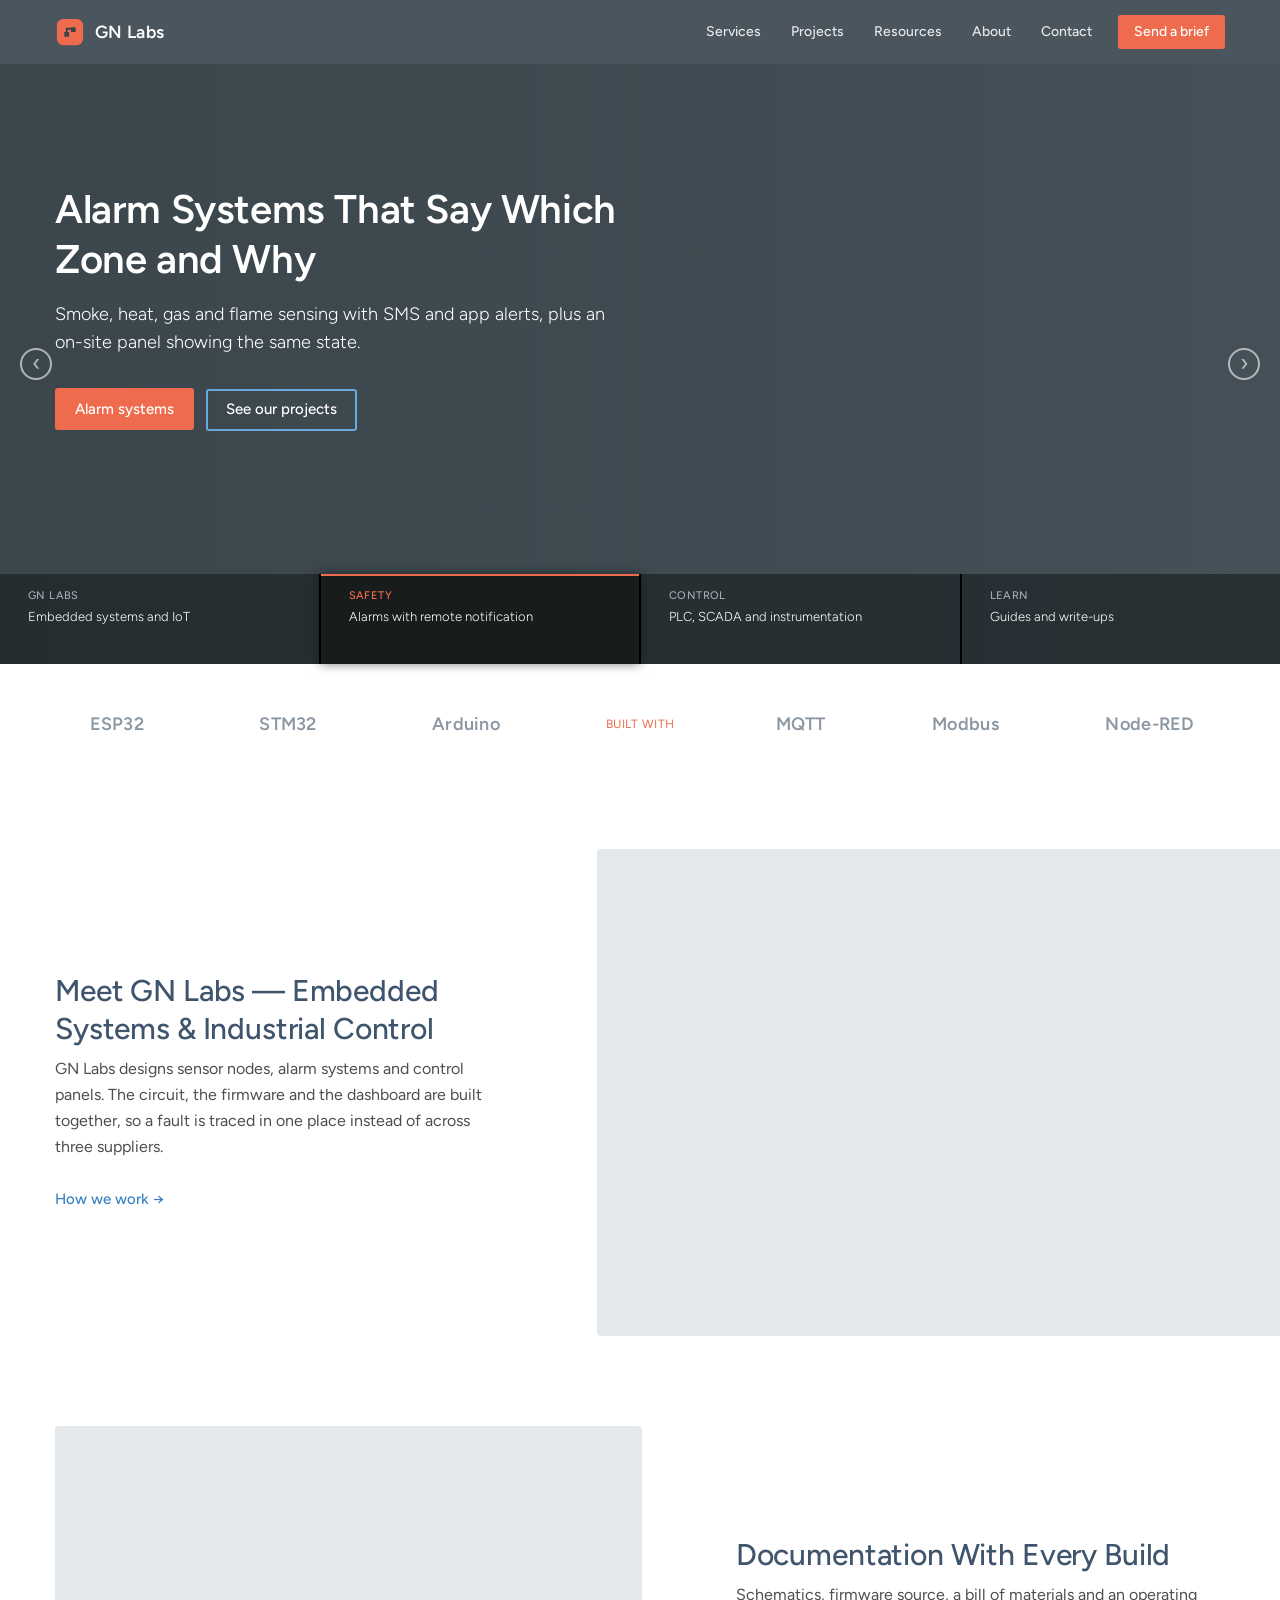
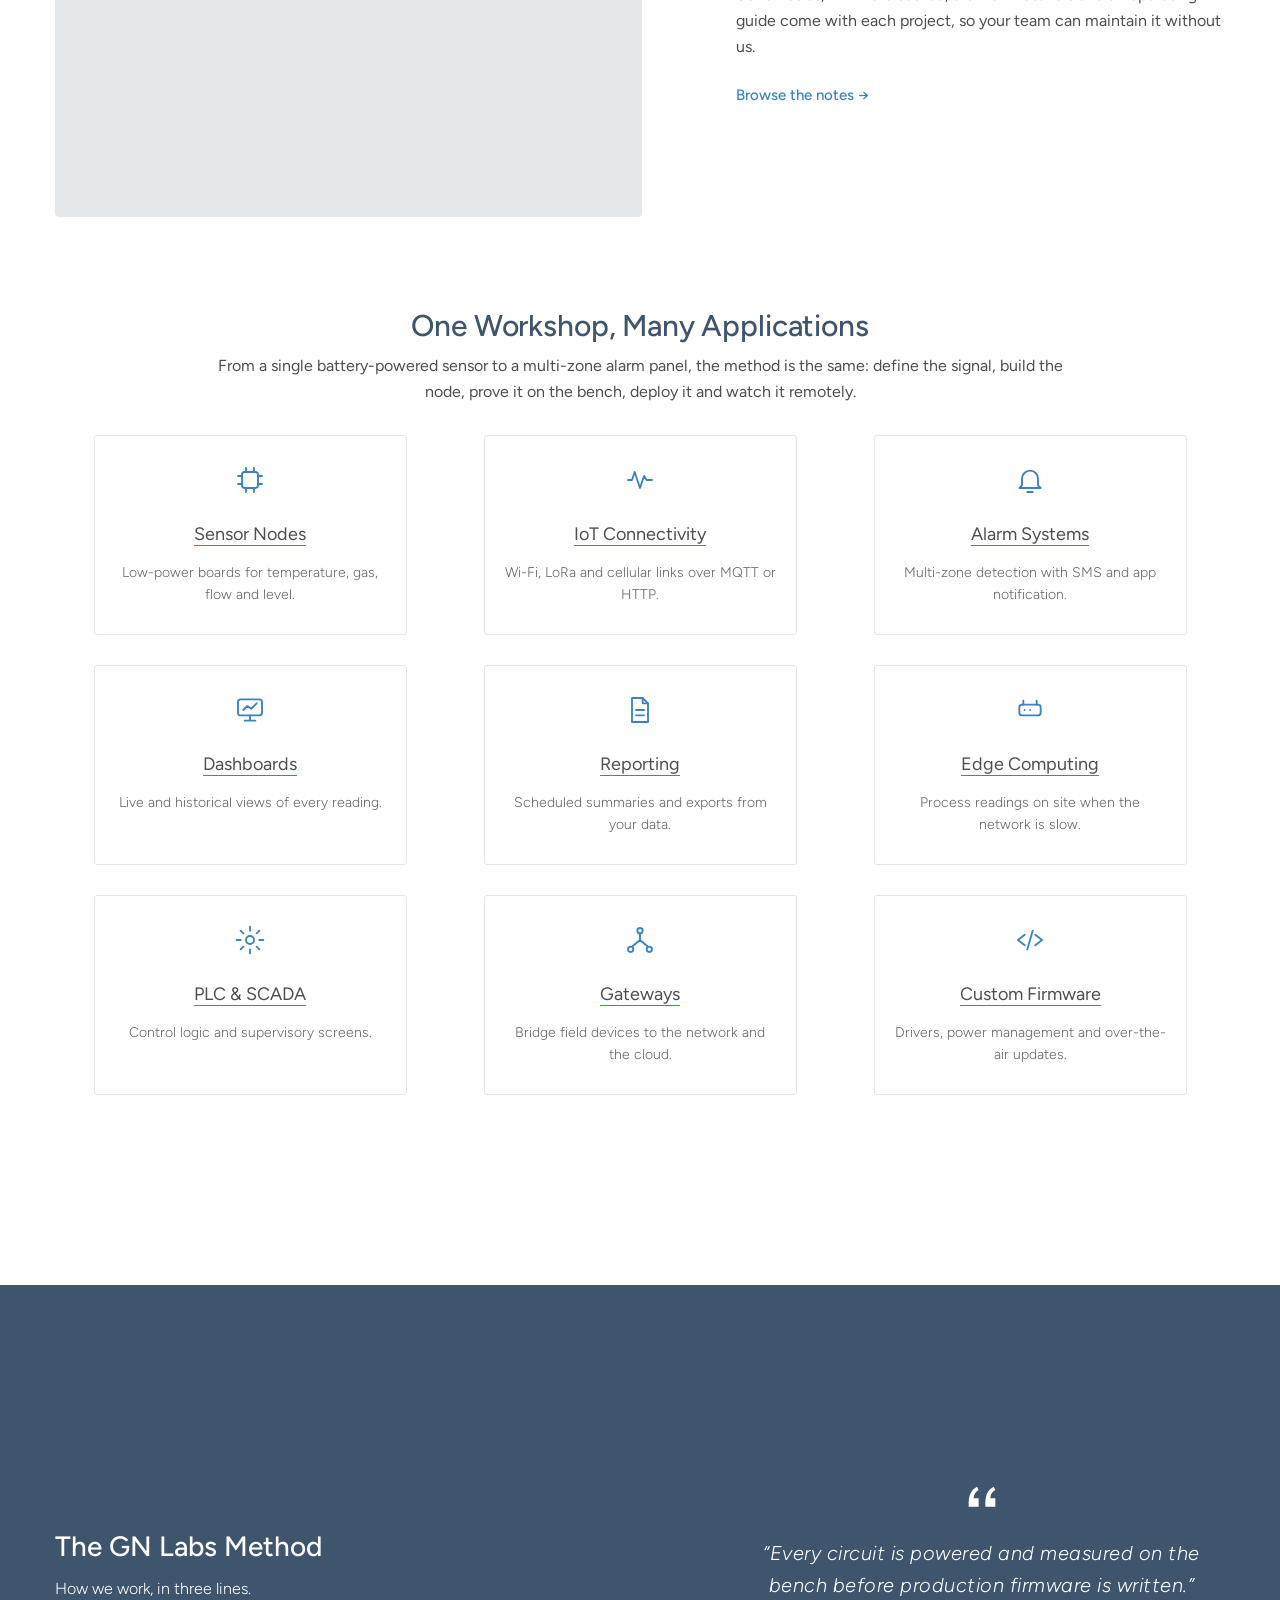
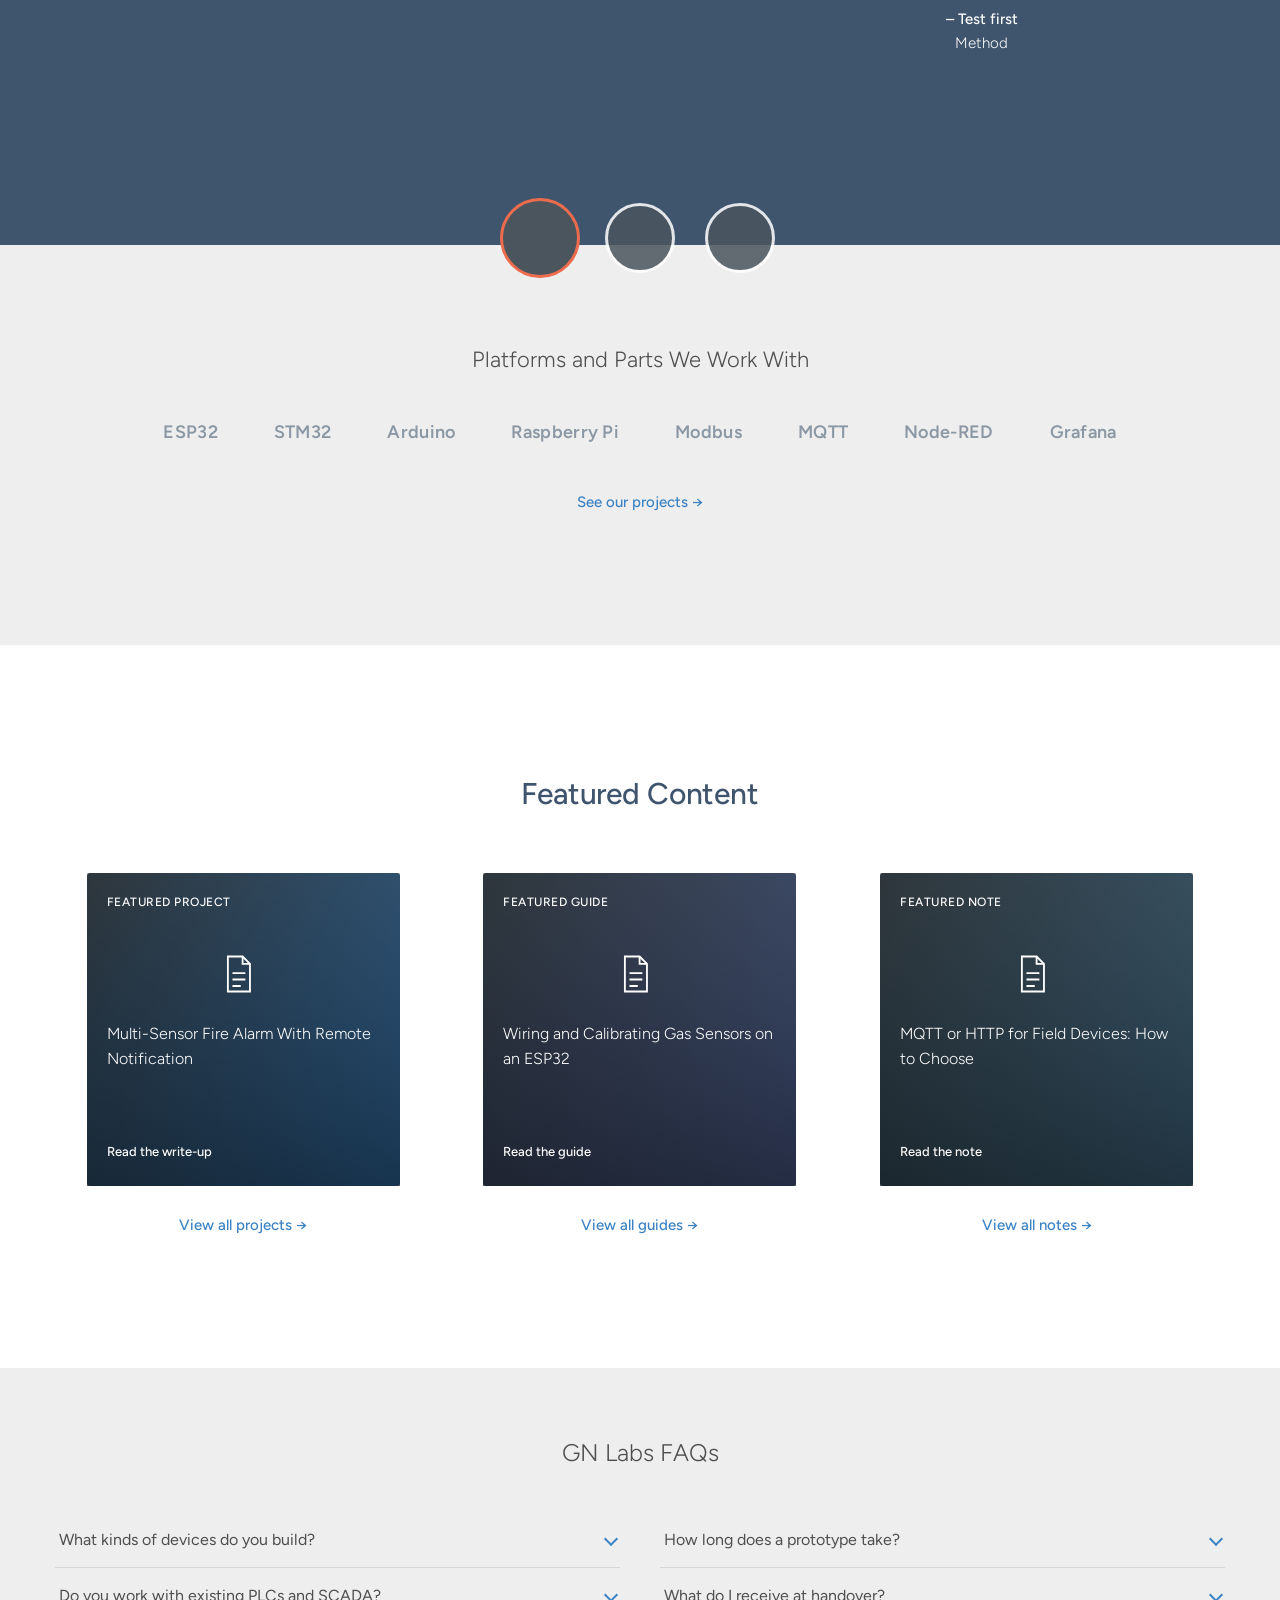
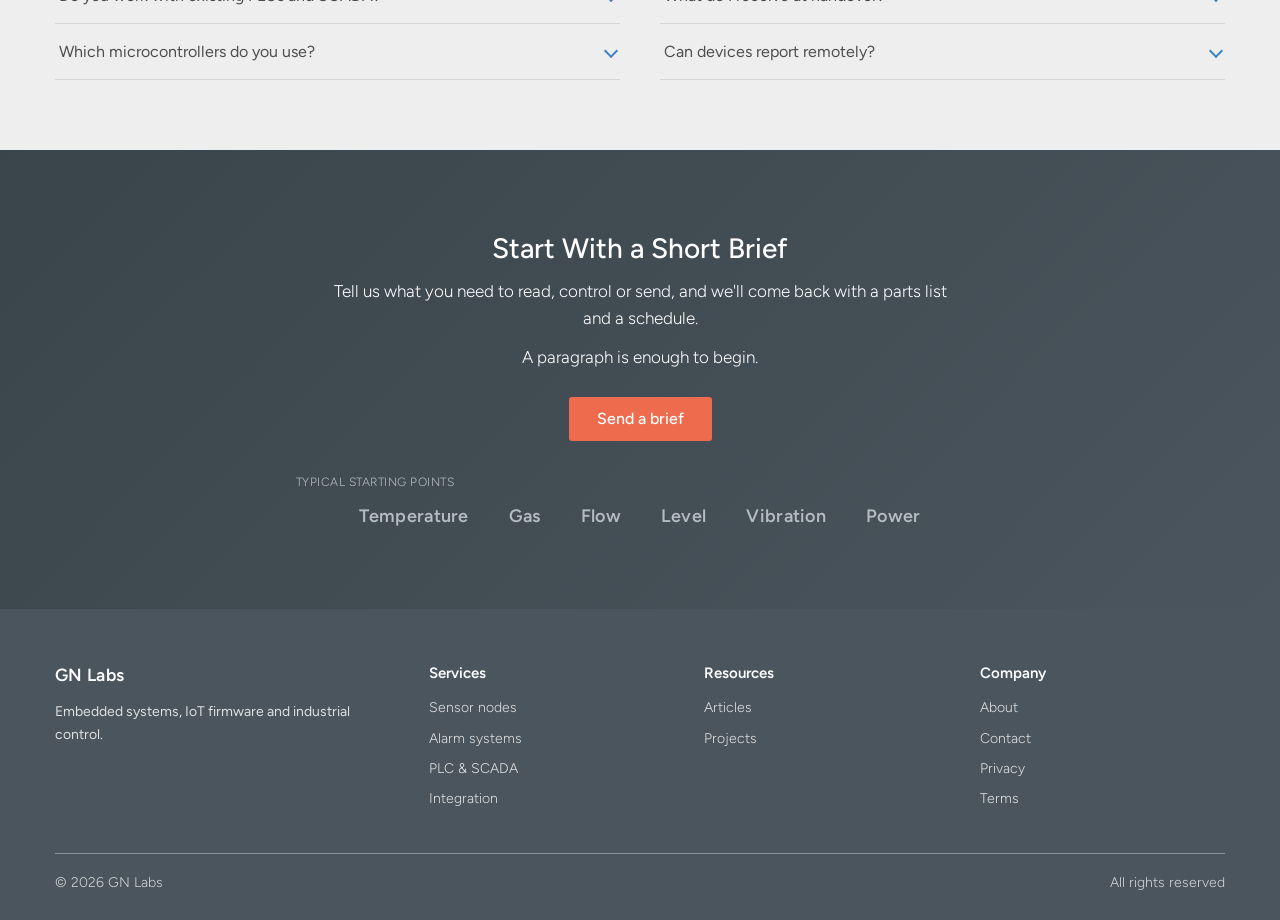
==== commit 0b542e36: "Add files via upload" ====
--- a/index.html
+++ b/index.html
@@ -1,744 +1,583 @@
 <!DOCTYPE html>
 <html lang="en">
 <head>
-<meta charset="UTF-8">
-<meta name="viewport" content="width=device-width, initial-scale=1.0">
-<title>GN Labs — Engineering Deterministic Systems &amp; Scalable Software Architecture</title>
-<script src="https://cdn.tailwindcss.com"></script>
+<meta charset="utf-8">
+<meta name="viewport" content="width=device-width, initial-scale=1">
+<title>Embedded Systems and Industrial Control | GN Labs</title>
+<meta name="description" content="GN Labs designs sensor nodes, alarm systems and control panels: circuit, firmware and dashboard, built and tested on one bench.">
+<meta name="robots" content="index, follow, max-image-preview:large">
+<meta name="theme-color" content="#4a555d">
+<link rel="canonical" href="https://gnlabs.site/">
+<link rel="icon" type="image/svg+xml" href="data:image/svg+xml,%3Csvg xmlns='http://www.w3.org/2000/svg' viewBox='0 0 32 32'%3E%3Crect x='2' y='2' width='28' height='28' rx='7' fill='%23ee6c4d'/%3E%3Cpath d='M10 16h5v5h-5zM17 11h5v5h-5z' fill='%233a444b'/%3E%3Cpath d='M12.5 16v-3.5h4.5' stroke='%233a444b' stroke-width='2' fill='none'/%3E%3C/svg%3E">
+<link rel="apple-touch-icon" href="data:image/svg+xml,%3Csvg xmlns='http://www.w3.org/2000/svg' viewBox='0 0 32 32'%3E%3Crect width='32' height='32' rx='8' fill='%234a555d'/%3E%3Crect x='3' y='3' width='26' height='26' rx='6' fill='%23ee6c4d'/%3E%3Cpath d='M10 16h5v5h-5zM17 11h5v5h-5z' fill='%233a444b'/%3E%3Cpath d='M12.5 16v-3.5h4.5' stroke='%233a444b' stroke-width='2' fill='none'/%3E%3C/svg%3E">
+<meta property="og:title" content="Embedded Systems and Industrial Control | GN Labs">
+<meta property="og:description" content="Embedded systems, IoT firmware and industrial control.">
+<meta property="og:type" content="website">
+<meta property="og:site_name" content="GN Labs">
+<meta property="og:url" content="https://gnlabs.site/">
+<meta property="og:image" content="https://gnlabs.site/og-cover.jpg">
+<meta name="twitter:card" content="summary_large_image">
+<meta name="twitter:title" content="Embedded Systems and Industrial Control | GN Labs">
+<meta name="twitter:description" content="GN Labs designs sensor nodes, alarm systems and control panels: circuit, firmware and dashboard, built and tested on one bench.">
+<meta name="twitter:image" content="https://gnlabs.site/og-cover.jpg">
+<script type="application/ld+json">{"@context":"https://schema.org","@graph":[{"@type":"Organization","@id":"https://gnlabs.site/#org","name":"GN Labs","url":"https://gnlabs.site/","description":"Embedded systems, IoT firmware and industrial control."},{"@type":"WebSite","@id":"https://gnlabs.site/#site","url":"https://gnlabs.site/","name":"GN Labs","publisher":{"@id":"https://gnlabs.site/#org"}}]}</script>
 <script>
-  tailwind.config = {
-    theme: {
-      extend: {
-        colors: {
-          base: '#FFFFFF',
-          alt: '#F8F9FA',
-          slate: '#181C20',
-          graphite: '#0F1215',
-          ink: '#111827',
-          steel: '#4B5563',
-          amber: '#D97706',
-          techblue: '#1E40AF',
-        },
-        fontFamily: {
-          sans: ['Inter', '-apple-system', 'BlinkMacSystemFont', 'Segoe UI', 'system-ui', 'sans-serif'],
-          mono: ['ui-monospace', 'SFMono-Regular', 'Menlo', 'monospace'],
-        },
-      }
-    }
-  }
+/* Font loader. Put your Adobe Fonts kit id in `kit` to use Proxima Nova (add your domain to the kit first).
+   Without a kit id, Figtree from Google Fonts is used. */
+(function(){
+  var kit = "";
+  var l = document.createElement("link"); l.rel = "stylesheet";
+  l.href = kit ? "https://use.typekit.net/" + kit + ".css"
+               : "https://fonts.googleapis.com/css2?family=Figtree:wght@300;400;500;600&display=swap";
+  document.head.appendChild(l);
+})();
 </script>
-<link rel="icon" type="image/svg+xml" href="data:image/svg+xml;utf8,%3Csvg xmlns='http://www.w3.org/2000/svg' viewBox='0 0 30 30'%3E%3Crect width='30' height='30' fill='%23FFFFFF'/%3E%3Crect x='1' y='1' width='28' height='28' fill='none' stroke='%23111827' stroke-width='2'/%3E%3Crect x='7' y='7' width='8' height='8' fill='%23D97706'/%3E%3Crect x='16' y='16' width='7' height='7' fill='none' stroke='%23111827' stroke-width='2'/%3E%3Cline x1='15' y1='11' x2='19.5' y2='16' stroke='%23111827' stroke-width='2'/%3E%3C/svg%3E">
-<link rel="preconnect" href="https://fonts.googleapis.com">
-<link rel="preconnect" href="https://fonts.gstatic.com" crossorigin>
-<link href="https://fonts.googleapis.com/css2?family=Inter:wght@400;500;600;700;800;900&display=swap" rel="stylesheet">
 <style>
-  :root {
-    --bg-base: #FFFFFF;
-    --bg-alt: #F8F9FA;
-    --dark-slate: #181C20;
-    --dark-graphite: #0F1215;
-    --text-ink: #111827;
-    --text-steel: #4B5563;
-    --accent-amber: #D97706;
-    --accent-blue: #1E40AF;
-  }
-
-  * { scroll-behavior: smooth; }
-
-  body {
-    font-family: 'Inter', -apple-system, BlinkMacSystemFont, 'Segoe UI', system-ui, sans-serif;
-    color: var(--text-ink);
-    background: var(--bg-base);
-  }
-
-  @media (prefers-reduced-motion: reduce) {
-    * { scroll-behavior: auto !important; animation: none !important; transition: none !important; }
-  }
-
-  .fade-in {
-    opacity: 0;
-    transform: translateY(14px);
-    transition: opacity 500ms ease-out, transform 500ms ease-out;
-  }
-  .fade-in.is-visible {
-    opacity: 1;
-    transform: translateY(0);
-  }
-
-  .grid-texture {
-    background-image:
-      linear-gradient(to right, rgba(17,24,39,0.06) 1px, transparent 1px),
-      linear-gradient(to bottom, rgba(17,24,39,0.06) 1px, transparent 1px);
-    background-size: 28px 28px;
-  }
-
-  .schematic-line {
-    stroke-dasharray: 4 4;
-  }
-
-  .btn-primary {
-    background: var(--accent-amber);
-    color: #FFFFFF;
-    transition: background-color 200ms ease-in-out, transform 200ms ease-in-out;
-  }
-  .btn-primary:hover { background: #B45F04; }
-  .btn-primary:focus-visible { outline: 3px solid #92400E; outline-offset: 2px; }
-
-  .btn-secondary {
-    border: 1.5px solid var(--text-ink);
-    color: var(--text-ink);
-    transition: background-color 200ms ease-in-out, color 200ms ease-in-out;
-  }
-  .btn-secondary:hover { background: var(--text-ink); color: #fff; }
-  .btn-secondary:focus-visible { outline: 3px solid var(--text-ink); outline-offset: 2px; }
-
-  .btn-ghost {
-    color: var(--text-steel);
-    transition: color 200ms ease-in-out;
-  }
-  .btn-ghost:hover { color: var(--text-ink); }
-  .btn-ghost:focus-visible { outline: 2px solid var(--text-steel); outline-offset: 3px; }
-
-  a:focus-visible, button:focus-visible, input:focus-visible, textarea:focus-visible {
-    outline: 2px solid var(--accent-amber);
-    outline-offset: 2px;
-  }
-
-  .nav-link {
-    position: relative;
-    color: var(--text-steel);
-    transition: color 200ms ease-in-out;
-  }
-  .nav-link:hover { color: var(--text-ink); }
-  .nav-link::after {
-    content: '';
-    position: absolute;
-    left: 0;
-    bottom: -4px;
-    height: 2px;
-    width: 0;
-    background: var(--accent-amber);
-    transition: width 200ms ease-in-out;
-  }
-  .nav-link:hover::after { width: 100%; }
-
-  .status-dot {
-    box-shadow: 0 0 0 3px rgba(30, 64, 175, 0.15);
-  }
-
-  #mobileDrawer {
-    transform: translateX(100%);
-    transition: transform 260ms ease-in-out;
-  }
-  #mobileDrawer.open { transform: translateX(0); }
-  #mobileOverlay {
-    opacity: 0;
-    pointer-events: none;
-    transition: opacity 260ms ease-in-out;
-  }
-  #mobileOverlay.open {
-    opacity: 1;
-    pointer-events: auto;
-  }
-
-  #scrollTopBtn {
-    opacity: 0;
-    transform: translateY(10px);
-    pointer-events: none;
-    transition: opacity 200ms ease-in-out, transform 200ms ease-in-out;
-  }
-  #scrollTopBtn.show {
-    opacity: 1;
-    transform: translateY(0);
-    pointer-events: auto;
-  }
-
-  #newsletterOverlay {
-    opacity: 0;
-    visibility: hidden;
-    transition: opacity 250ms ease-in-out, visibility 250ms ease-in-out;
-  }
-  #newsletterOverlay.show {
-    opacity: 1;
-    visibility: visible;
-  }
-  #newsletterModal {
-    transform: scale(0.96);
-    transition: transform 250ms ease-in-out;
-  }
-  #newsletterOverlay.show #newsletterModal {
-    transform: scale(1);
-  }
-
-  .capability-card {
-    transition: border-color 200ms ease-in-out, transform 200ms ease-in-out, box-shadow 200ms ease-in-out;
-  }
-  .capability-card:hover {
-    border-color: var(--accent-amber);
-    transform: translateY(-3px);
-    box-shadow: 0 12px 24px -16px rgba(17,24,39,0.25);
-  }
-
-  .project-card {
-    transition: box-shadow 200ms ease-in-out, border-color 200ms ease-in-out;
-  }
-  .project-card:hover {
-    border-color: var(--text-ink);
-  }
-
-  .article-card {
-    transition: border-color 200ms ease-in-out;
-  }
-  .article-card:hover {
-    border-color: var(--text-ink);
-  }
-  .article-card:hover .article-card-title {
-    color: var(--accent-amber);
-  }
-
-  /* Header: compacts and gains depth once the page scrolls, RaftLabs-style */
-  #siteHeader {
-    transition: height 260ms ease-in-out, box-shadow 260ms ease-in-out, background-color 260ms ease-in-out;
-  }
-  #siteHeader .header-inner {
-    transition: height 260ms ease-in-out;
-  }
-  #siteHeader.is-scrolled {
-    box-shadow: 0 1px 0 rgba(17,24,39,0.06), 0 12px 24px -18px rgba(17,24,39,0.25);
-  }
-  #siteHeader.is-scrolled .header-inner {
-    height: 4.25rem;
-  }
-  #siteHeader:not(.is-scrolled) .header-inner {
-    height: 5rem;
-  }
+:root{
+  --font:"proxima-nova","Figtree",Arial,Helvetica,sans-serif;
+  --dark:#4a555d; --dark-2:#3a444b; --slate:#3f546d; --news:#39464b;
+  --cta:#ee6c4d; --cta-h:#d85a3c; --link:#3b82c4; --link-l:#6aa9de; --link-ov:rgba(59,130,196,.75);
+  --head:#3f546d; --text:#4e4e4e; --text2:#666; --grey:#eeeeee; --line:#e6e6e6; --max:1200px;
+}
+*{box-sizing:border-box;margin:0;padding:0}
+html{scroll-behavior:smooth}
+body{font:400 16px/26px var(--font);color:var(--text);background:#fff;overflow-x:hidden;-webkit-font-smoothing:antialiased}
+img{max-width:100%;display:block}
+a{color:inherit}
+ul{list-style:none}
+button{font-family:inherit}
+.wrap{max-width:var(--max);margin:0 auto;padding:0 15px}
+.h36{font-size:30px;line-height:38px;font-weight:500;color:var(--head);margin-bottom:8px;letter-spacing:-.005em}
+.btn{display:inline-block;height:42px;padding:11px 20px;border:0;border-radius:3px;background:var(--cta);color:#fff;font:500 15px/20px var(--font);text-decoration:none;text-align:center;cursor:pointer}
+.btn:hover{background:var(--cta-h)}
+.btn.hollow{background:transparent;border:2px solid var(--link-l);line-height:16px;padding:10px 18px}
+.btn.hollow:hover{background:var(--link)}
+.link-arrow{font-size:15px;line-height:20px;font-weight:500;color:var(--link);text-decoration:none}
+.link-arrow::after{content:" →"}
+.link-arrow:hover{text-decoration:underline}
+
+/* ===== header ===== */
+header{position:sticky;top:0;z-index:30;background:var(--dark);color:#fff}
+.bar{display:flex;align-items:center;justify-content:space-between;height:64px}
+.brand{display:flex;align-items:center;gap:10px;font-weight:600;font-size:1.1rem;text-decoration:none;letter-spacing:.3px}
+.brand svg{width:30px;height:30px}
+nav ul{display:flex;gap:6px;align-items:center}
+nav a:not(.btn){display:block;padding:8px 12px;text-decoration:none;border-radius:6px;font-size:14px;font-weight:500;color:#e6e9ec;line-height:1.4}
+nav a:not(.btn):hover{background:#ffffff1a;color:#fff}
+nav .btn{height:auto;padding:8px 16px;font-size:14px;line-height:1.3}
+.nav-cta{margin-left:8px}
+.burger{display:none;background:none;border:0;color:#fff;font-size:1.6rem;cursor:pointer}
+@media(max-width:860px){
+  .burger{display:block}
+  nav{position:absolute;left:0;right:0;top:64px;background:var(--dark-2);display:none;padding:10px 20px 18px}
+  nav.open{display:block}
+  nav ul{flex-direction:column;align-items:stretch}
+  .nav-cta{margin:8px 0 0}
+}
+
+/* ===== hero ===== */
+.hero{position:relative}
+.hero-slideshow{position:relative;height:600px;color:#fff;background:var(--dark);overflow:hidden}
+.slide{display:none;position:absolute;inset:0;padding:120px 0 160px;background-color:var(--dark);background-size:cover;background-position:center;background-repeat:no-repeat}
+.slide.active{display:block;animation:fade .6s}
+@keyframes fade{from{opacity:0}to{opacity:1}}
+.slide::after{content:"";position:absolute;inset:0;background:linear-gradient(90deg,rgba(58,68,75,.9) 0%,rgba(58,68,75,.68) 48%,rgba(58,68,75,.3) 100%)}
+.slide .wrap{position:relative;z-index:1}
+.slide h2{color:#fff;font-size:40px;line-height:50px;font-weight:600;margin-bottom:16px;max-width:640px;letter-spacing:-.01em}
+.slide p{color:#fff;font-size:18px;line-height:28px;font-weight:300;margin-bottom:32px;max-width:580px}
+.slide .btn+.btn{margin-left:12px}
+.arrow{position:absolute;top:calc(50% - 16px);z-index:4;width:32px;height:32px;border-radius:50%;border:2px solid rgba(255,255,255,.6);background:none;color:rgba(255,255,255,.6);font-size:24px;line-height:20px;cursor:pointer;padding:0 0 3px}
+.arrow:hover{color:#fff;border-color:#fff}
+.arrow.prev{left:20px}.arrow.next{right:20px}
+.tab-wrapper{position:absolute;left:0;right:0;bottom:0;height:90px;background:rgba(30,37,40,.72);z-index:3}
+.dots{display:flex;height:90px;max-width:1400px;margin:auto}
+.dots li{flex:1;border-left:1px solid #000;border-right:1px solid #000;padding:14px 28px;position:relative;cursor:pointer;text-align:left}
+.dots li:first-child{border-left:0}.dots li:last-child{border-right:0}
+.dots h3{font-size:11px;line-height:16px;font-weight:500;text-transform:uppercase;letter-spacing:.4px;color:#a3abb0;margin:0 0 3px}
+.dots p{font-size:13px;line-height:19px;font-weight:300;color:#fff;margin:0}
+.dots li:hover h3,.dots li.active h3{color:var(--cta)}
+.dots li.active{background:rgba(19,21,21,.7);box-shadow:0 0 10px rgba(0,0,0,.5)}
+.dots .bg,.dots .fg{position:absolute;top:0;left:0;width:100%;height:2px;display:none}
+.dots .bg{background:rgba(238,108,77,.35)}
+.dots .fg{background:var(--cta);transform-origin:left;transform:scaleX(0)}
+.dots li.active .bg,.dots li.active .fg{display:block}
+.dots li.active .fg{animation:prog var(--dur,8s) linear forwards}
+.hero:hover .dots li.active .fg{animation-play-state:paused}
+@keyframes prog{to{transform:scaleX(1)}}
+.mobile-dots{display:none}
+@media(max-width:1024px){
+  .hero-slideshow{height:560px}
+  .slide{padding:80px 40px 200px}
+  .slide h2{font-size:34px;line-height:42px}
+  .slide p{font-size:16px;line-height:25px;margin-bottom:26px}
+  .dots li{padding:14px 18px}.dots p{font-size:12px;line-height:17px}
+}
+@media(max-width:640px){
+  .hero-slideshow{height:480px}
+  .slide{padding:44px 15px 170px;text-align:center}
+  .slide h2{font-size:26px;line-height:34px;margin:0 auto 26px}
+  .slide p{display:none}
+  .slide .btn+.btn{margin:12px 0 0;display:block;background:none;border:0;border-bottom:1px solid #fff;border-radius:0;height:auto;padding:0;width:max-content;margin-left:auto;margin-right:auto}
+  .dots li{display:none;width:100%;padding:14px 60px}.dots li.active{display:block}
+  .arrow{top:unset;bottom:34px;width:25px;height:25px;font-size:18px;line-height:12px}
+  .arrow.prev{left:10px}.arrow.next{right:10px}
+  .mobile-dots{position:absolute;bottom:106px;left:0;right:0;display:flex;justify-content:center;z-index:4}
+  .mobile-dots li{width:10px;height:10px;border-radius:50%;background:#9b9b9b;margin-left:10px}
+  .mobile-dots li:first-child{margin-left:0}.mobile-dots li.current{background:#fff}
+}
+
+/* ===== trusted by ===== */
+.trusted-by{position:relative;margin-top:25px}
+.trusted-by .wrap{display:flex;justify-content:space-between;align-items:center;min-height:70px}
+.trusted-by .lbl{position:absolute;left:0;right:0;text-align:center;color:var(--cta);font-size:12px;line-height:36px;text-transform:uppercase;letter-spacing:.5px}
+.trusted-by .side{display:flex;gap:46px;align-items:center;width:41%;justify-content:space-around}
+.wm{font-weight:600;color:#8b97a3;font-size:18px;letter-spacing:.3px;white-space:nowrap}
+.trusted-by img,.companies img{height:28px;width:auto;opacity:.7}
+@media(max-width:640px){.trusted-by{padding-top:30px}.trusted-by .wrap{flex-direction:column;gap:12px}.trusted-by .lbl{top:0;line-height:25px}.trusted-by .side{width:100%}}
+
+/* ===== split sections ===== */
+.tlpr{padding:90px 15px 0}
+.split{display:grid;align-items:center}
+.meet{overflow:hidden}
+.meet .split{grid-template-columns:5fr 7fr;gap:8%}
+.pic{background:#e4e8ea;border-radius:4px;aspect-ratio:3/2;overflow:hidden}
+.pic img{width:100%;height:100%;object-fit:cover}
+.meet .pic{margin-right:-8vw;border-radius:4px 0 0 4px}
+.meet p{margin-bottom:26px}
+.playlink{display:flex;align-items:center;gap:14px;background:none;border:0;cursor:pointer;color:var(--link);font:400 16px/26px var(--font);padding:0}
+.playlink i{width:38px;height:38px;border-radius:50%;background:var(--cta);display:flex;align-items:center;justify-content:center;flex:none}
+.playlink i::after{content:"";border-left:11px solid #fff;border-top:7px solid transparent;border-bottom:7px solid transparent;margin-left:3px}
+.trpl .split{grid-template-columns:6fr 5fr;gap:8%}
+.trpl .pic{position:relative}
+.trpl .over{position:absolute;inset:0;background:none;border:0;cursor:pointer;display:flex;align-items:center;justify-content:center}
+.trpl .over i{width:76px;height:76px;border-radius:50%;background:rgba(238,108,77,.92);display:flex;align-items:center;justify-content:center;box-shadow:0 8px 24px rgba(0,0,0,.35)}
+.trpl .over i::after{content:"";border-left:22px solid #fff;border-top:13px solid transparent;border-bottom:13px solid transparent;margin-left:6px}
+.trpl p{margin-bottom:22px}
+.info{padding:90px 15px 30px;text-align:center}
+.info .in{max-width:880px;margin:0 auto}
+@media(max-width:1024px){.meet .split,.trpl .split{gap:40px}.h36{font-size:26px;line-height:32px}.tlpr{padding-top:80px}}
+@media(max-width:860px){.meet .split,.trpl .split{grid-template-columns:1fr}.meet .pic{margin-right:0;border-radius:4px}.trpl .pic{order:2}.meet .text,.trpl .text{text-align:center}.playlink{justify-content:center}}
+@media(max-width:640px){.h36{font-size:22px;line-height:29px}.tlpr{padding:50px 15px 40px}.trpl.tlpr{padding-bottom:80px}.info{padding:60px 15px 30px}}
+
+/* ===== solution boxes ===== */
+.solutions{margin-bottom:160px}
+.solutions .grid{display:grid;grid-template-columns:repeat(3,1fr);justify-items:center}
+a.box{display:block;width:313px;max-width:100%;min-height:190px;margin:0 auto 30px;border:1px solid var(--line);border-radius:3px;padding:28px 20px;text-align:center;text-decoration:none;background:#fff}
+a.box svg{width:32px;height:32px;margin:0 auto 16px;color:var(--link)}
+a.box .h4w{margin-bottom:14px}
+a.box h4{display:inline;font-size:18px;line-height:28px;font-weight:400;color:var(--text);border-bottom:1px solid var(--link)}
+a.box p{font-size:14px;line-height:22px;font-weight:300;color:var(--text2)}
+a.box:hover{border-color:var(--link)}
+a.box:hover h4{border-bottom-width:2px}
+@media(max-width:1024px){.solutions{margin-bottom:110px}a.box{width:100%;min-width:155px;min-height:170px;padding:20px 10px;margin-bottom:10px}a.box h4{font-size:17px}a.box p{font-size:13px;line-height:20px}}
+@media(max-width:640px){
+  .solutions{margin-bottom:50px}
+  .solutions .grid{grid-template-columns:1fr}
+  a.box{min-height:100px;text-align:left;padding:14px 10px;display:flex;align-items:center;gap:15px}
+  a.box svg{margin:0;flex:none}
+  a.box .h4w{margin-bottom:0}
+}
+
+/* ===== community ===== */
+.community{position:relative;background:var(--slate)}
+.cslide{display:none;height:560px;align-items:center;background-color:var(--slate);background-size:cover;background-position:right center}
+.cslide.active{display:flex;animation:fade .6s}
+.cslide .row{display:flex;justify-content:space-between;align-items:center;width:100%}
+.cslide .l{width:41.6%}
+.cslide .r{width:41.6%;text-align:center}
+.cslide h5{font-size:28px;line-height:36px;font-weight:500;color:#fff;margin-bottom:12px}
+.cslide p{font-size:16px;line-height:26px;font-weight:300;color:#fff}
+.cslide .r svg{width:40px;height:40px;margin:0 auto 22px;display:block;fill:#fff}
+.cslide p.quote{font-size:20px;line-height:32px;font-style:italic;letter-spacing:.5px}
+.cslide p.attr{font-size:15px;line-height:24px;margin-top:6px}
+.cslide p.attr strong{font-weight:500}
+.heads{position:absolute;left:0;right:0;bottom:-38px;height:90px;z-index:3}
+.heads ul{display:flex;justify-content:center;align-items:center;height:100%}
+.heads li{flex-basis:100px;display:flex;justify-content:center;align-items:center;cursor:pointer}
+.heads button{width:70px;height:70px;border-radius:50%;border:3px solid #fff;background:var(--dark);color:#fff;font:500 22px var(--font);cursor:pointer;overflow:hidden;padding:0;transition:all .15s ease;opacity:.85}
+.heads img{width:100%;height:100%;object-fit:cover}
+.heads li:hover button{width:80px;height:80px;opacity:1}
+.heads li.active button{width:80px;height:80px;opacity:1;border-color:var(--cta)}
+@media(max-width:1024px){.cslide h5{font-size:24px;line-height:30px}.cslide p.quote{font-size:18px;line-height:28px}}
+@media(max-width:860px){.cslide{height:auto;padding:45px 0 70px}.cslide .row{flex-direction:column;gap:28px}.cslide .l,.cslide .r{width:100%;text-align:center}}
+@media(max-width:640px){.cslide h5{font-size:22px;line-height:29px}.heads li{flex-basis:67px}.heads button,.heads li:hover button,.heads li.active button{width:58px;height:58px;font-size:18px}}
+.community-video{background:var(--grey);padding-top:100px}
+.community-video .frame{max-width:880px;margin:0 auto;aspect-ratio:16/9;background:#000}
+.community-video iframe,.community-video video{width:100%;height:100%;border:0}
+
+/* ===== other companies ===== */
+.companies{background:var(--grey);padding:50px 0 130px;margin-bottom:130px;text-align:center}
+.companies h3{font-size:22px;line-height:30px;font-weight:300;color:var(--text);margin:50px 0 44px}
+.companies .grid{display:flex;flex-wrap:wrap;justify-content:center;gap:30px 56px;max-width:1000px;margin:0 auto 44px}
+@media(max-width:1024px){.companies{padding:90px 0 70px}.companies h3{font-size:19px;line-height:26px;margin:0 0 28px}}
+@media(max-width:640px){.companies{margin-bottom:70px}.companies .grid{gap:18px 28px}}
+
+/* ===== featured ===== */
+.featured{margin-bottom:130px;text-align:center}
+.featured h3{margin-bottom:60px}
+.fgrid{display:grid;grid-template-columns:repeat(3,1fr);gap:30px 20px;justify-items:center}
+.fbox{display:block;position:relative;width:313px;max-width:100%;height:313px;border-radius:3px;color:#fff;text-decoration:none;background-size:cover;background-position:center;text-align:left}
+.fbox .cs{position:absolute;inset:0;padding:20px 10px 20px 20px;background:linear-gradient(180deg,rgba(0,0,0,.2),rgba(0,0,0,.6))}
+.fbox h6{font-size:12px;line-height:18px;font-weight:500;text-transform:uppercase;letter-spacing:.5px;color:#fff}
+.fbox .pb{height:46px;margin:40px 20px 40px 0;display:flex;align-items:center;justify-content:center}
+.fbox .pb svg{height:46px;width:46px;fill:none;stroke:#fff;stroke-width:2}
+.fbox p{font-size:16px;line-height:25px;font-weight:300;color:#fff;margin-top:-16px}
+.fbox .watch{position:absolute;left:20px;bottom:26px;font-size:13px;line-height:17px;font-weight:500}
+.fbox:hover .cs{background:var(--link-ov)}
+.fbox:hover .watch{text-decoration:underline}
+.flink{margin-top:26px}
+@media(max-width:1024px){.featured{margin-bottom:90px}.featured h3{margin-bottom:44px}.fbox{width:100%;height:226px}.fbox .cs{padding:15px}.fbox p{font-size:15px;line-height:23px;margin-top:0}.fbox .pb{margin:10px 0}.fbox .watch{left:15px;bottom:15px}}
+@media(max-width:860px){.fgrid{grid-template-columns:1fr}.fbox{width:290px;height:290px}.fbox .pb{margin:28px 0}}
+
+/* ===== faq ===== */
+.faq{background:var(--grey);padding:70px 0}
+.faq h3{font-size:24px;line-height:30px;font-weight:300;color:var(--text);text-align:center;margin-bottom:44px}
+.faq .cols{display:grid;grid-template-columns:1fr 1fr;gap:0 40px;align-items:start}
+details{border-bottom:1px solid #d6d6d6}
+summary{cursor:pointer;list-style:none;display:flex;justify-content:space-between;gap:16px;padding:15px 4px;font-size:16px;line-height:25px;color:var(--text)}
+summary::-webkit-details-marker{display:none}
+summary::after{content:"";width:8px;height:8px;border-right:2px solid var(--link);border-bottom:2px solid var(--link);transform:rotate(45deg);margin-top:7px;flex:none;transition:transform .2s}
+details[open] summary::after{transform:rotate(-135deg);margin-top:11px}
+details p{padding:0 4px 16px;font-size:15px;line-height:24px;font-weight:300;color:var(--text2)}
+@media(max-width:860px){.faq .cols{grid-template-columns:1fr}.faq{padding:50px 0}.faq h3{font-size:21px;line-height:27px;margin-bottom:28px}}
+
+/* ===== try ===== */
+.try{background:linear-gradient(135deg,var(--dark-2),var(--dark));color:#fff;text-align:center;padding:80px 0}
+.try h2{font-size:28px;line-height:36px;font-weight:500;color:#fff;margin-bottom:12px}
+.try p{max-width:640px;margin:0 auto 12px;font-weight:300;font-size:17px;line-height:27px}
+.try .btn{margin:14px 0 32px;height:auto;padding:12px 28px;font-size:16px}
+.try .specs{font-size:12px;line-height:18px;letter-spacing:.5px;text-transform:uppercase;color:#b4bcc1;margin:0 0 12px}
+.try .tags{display:flex;gap:40px;justify-content:center;flex-wrap:wrap}
+.try .wm{color:#b4bcc1}
+@media(max-width:640px){.try h2{font-size:22px;line-height:29px}.try{padding:56px 0}}
+
+/* ===== newsletter ===== */
+.news{background:var(--news);padding:28px 0;color:#fff}
+.news .wrap{display:flex;justify-content:space-between;align-items:center;gap:20px;flex-wrap:wrap}
+.news p{font-size:14px;line-height:20px;max-width:420px}
+.news form{display:flex;gap:12px;flex-wrap:wrap;justify-content:flex-end}
+.news input{height:42px;width:340px;max-width:100%;border:0;border-radius:3px;padding:12px;font:300 16px var(--font)}
+.news .btn{width:130px;padding:11px 0}
+.news .msg{width:100%;font-size:14px;min-height:20px;text-align:right}
+@media(max-width:745px){.news .wrap{flex-direction:column;text-align:center}.news form{justify-content:center}.news .msg{text-align:center}}
+
+/* ===== footer ===== */
+footer{background:var(--dark);color:#dfdfdf;padding:52px 0 26px;font-size:14px;line-height:1.6}
+.f-grid{display:grid;grid-template-columns:1.4fr repeat(3,1fr);gap:30px}
+footer h4{color:#fff;margin-bottom:12px;font-size:15px;font-weight:600}
+footer li{margin-bottom:8px}
+footer a{text-decoration:none;font-weight:300}
+footer a:hover{color:#fff;text-decoration:underline}
+.f-bottom{border-top:1px solid #87979d;margin-top:34px;padding-top:18px;display:flex;justify-content:space-between;flex-wrap:wrap;gap:10px;color:#cfd4d7;font-weight:300}
+@media(max-width:760px){.f-grid{grid-template-columns:1fr 1fr}}
+
+dialog{border:0;border-radius:6px;padding:0;width:min(900px,94vw);background:#000;overflow:visible}
+dialog::backdrop{background:rgba(0,0,0,.7)}
+dialog .x{position:absolute;right:-6px;top:-40px;background:none;color:#fff;border:0;font-size:2rem;cursor:pointer}
+dialog .box16{aspect-ratio:16/9}
+dialog iframe,dialog video{width:100%;height:100%;border:0}
+@media(prefers-reduced-motion:reduce){*{transition:none!important;animation:none!important}html{scroll-behavior:auto}.dots li.active .fg{transform:scaleX(1)}}
 </style>
 </head>
-<body class="bg-base text-ink antialiased">
-
-<!-- ============ HEADER ============ -->
-<header id="siteHeader" class="sticky top-0 z-40 bg-base/95 backdrop-blur border-b border-gray-200">
-  <div class="max-w-7xl mx-auto px-6 lg:px-10">
-    <div class="header-inner flex items-center justify-between h-20">
-
-      <!-- Logo -->
-      <a href="/" class="flex items-center gap-3 group">
-        <svg width="30" height="30" viewBox="0 0 30 30" fill="none" xmlns="http://www.w3.org/2000/svg" aria-hidden="true">
-          <rect x="1" y="1" width="28" height="28" stroke="#111827" stroke-width="1.6"/>
-          <rect x="7" y="7" width="8" height="8" fill="#D97706"/>
-          <rect x="16" y="16" width="7" height="7" stroke="#111827" stroke-width="1.6"/>
-          <line x1="15" y1="11" x2="19.5" y2="16" stroke="#111827" stroke-width="1.6"/>
-        </svg>
-        <span class="tracking-tighter font-extrabold text-xl text-ink">GN<span class="text-amber">Labs</span></span>
-      </a>
-
-      <!-- Desktop nav -->
-      <nav class="hidden lg:flex items-center gap-9" aria-label="Primary">
-        <a href="/" class="nav-link text-sm font-semibold">Home</a>
-        <a href="/about/" class="nav-link text-sm font-semibold">About</a>
-        <a href="/projects/" class="nav-link text-sm font-semibold">Projects</a>
-        <a href="/practice/" class="nav-link text-sm font-semibold">Practice</a>
-        <a href="/blog/" class="nav-link text-sm font-semibold">Blog</a>
-      </nav>
-
-      <div class="flex items-center gap-4">
-        <a href="/contact/" class="hidden lg:inline-flex btn-primary text-sm font-bold px-5 py-2.5">
-          Start Conversation
-        </a>
-
-        <!-- Mobile hamburger -->
-        <button id="menuToggle" aria-label="Open navigation menu" aria-expanded="false" aria-controls="mobileDrawer" class="lg:hidden flex flex-col justify-center gap-1.5 w-9 h-9">
-          <span class="block h-0.5 w-6 bg-ink"></span>
-          <span class="block h-0.5 w-6 bg-ink"></span>
-          <span class="block h-0.5 w-4 bg-ink self-start ml-3"></span>
-        </button>
-      </div>
-    </div>
+<body>
+
+<header>
+  <div class="wrap bar">
+    <a class="brand" href="/" aria-label="GN Labs home">
+      <svg viewBox="0 0 32 32" fill="none" aria-hidden="true"><rect x="2" y="2" width="28" height="28" rx="7" style="fill:var(--cta)"/><path d="M10 16h5v5h-5zM17 11h5v5h-5z" style="fill:var(--dark-2)"/><path d="M12.5 16v-3.5h4.5" style="stroke:var(--dark-2)" stroke-width="2"/></svg>
+      GN Labs
+    </a>
+    <button class="burger" id="burger" aria-label="Toggle menu" aria-expanded="false">☰</button>
+    <nav id="nav" aria-label="Main"><ul id="nav-list"></ul></nav>
   </div>
 </header>
 
-<!-- Mobile drawer overlay -->
-<div id="mobileOverlay" class="fixed inset-0 bg-ink/50 z-40 lg:hidden"></div>
-
-<!-- Mobile drawer -->
-<aside id="mobileDrawer" class="fixed top-0 right-0 h-full w-72 bg-base z-50 border-l border-gray-200 lg:hidden" aria-label="Mobile navigation">
-  <div class="flex items-center justify-between h-20 px-6 border-b border-gray-200">
-    <span class="font-extrabold tracking-tighter text-lg">Menu</span>
-    <button id="menuClose" aria-label="Close navigation menu" class="w-9 h-9 flex items-center justify-center text-2xl leading-none text-steel">&times;</button>
+<main>
+  <div class="hero">
+    <div class="hero-slideshow" id="slides"></div>
+    <button class="arrow prev" id="prev" aria-label="Previous slide">‹</button>
+    <button class="arrow next" id="next" aria-label="Next slide">›</button>
+    <ul class="mobile-dots" id="mdots"></ul>
+    <div class="tab-wrapper"><ul class="dots" id="tabs" role="tablist"></ul></div>
   </div>
-  <nav class="flex flex-col px-6 py-8 gap-6" aria-label="Mobile primary">
-    <a href="/" class="mobile-link text-lg font-semibold text-ink">Home</a>
-    <a href="/about/" class="mobile-link text-lg font-semibold text-ink">About</a>
-    <a href="/projects/" class="mobile-link text-lg font-semibold text-ink">Projects</a>
-    <a href="/practice/" class="mobile-link text-lg font-semibold text-ink">Practice</a>
-    <a href="/blog/" class="mobile-link text-lg font-semibold text-ink">Blog</a>
-    <a href="/contact/" class="btn-primary text-center font-bold px-5 py-3 mt-4">Start Conversation</a>
-  </nav>
-</aside>
-
-<!-- ============ HERO ============ -->
-<section id="home" class="relative overflow-hidden border-b border-gray-200 min-h-[100svh] flex items-center">
-  <div class="absolute inset-0 z-0">
-    <!-- Fallback image sits underneath and is always visible. The video, if
-         it loads, layers on top and covers it — but a network hiccup, a
-         hotlink block, or a slow mobile connection can never leave an empty
-         hole here, because we only ever hide the <video>, never this <img>. -->
-    <img
-      src="https://images.pexels.com/videos/32386532/pexels-photo-32386532.jpeg?auto=compress&cs=tinysrgb&w=1920"
-      alt=""
-      class="absolute inset-0 w-full h-full object-cover"
-      aria-hidden="true">
-    <video
-      id="heroVideo"
-      class="absolute inset-0 w-full h-full object-cover"
-      autoplay muted loop playsinline preload="metadata"
-      aria-hidden="true">
-      <source src="https://videos.pexels.com/video-files/32386532/13814827_2560_1440_100fps.mp4" type="video/mp4">
-    </video>
-    <div class="absolute inset-0 bg-gradient-to-r from-graphite/95 via-graphite/75 to-graphite/45"></div>
-    <div class="absolute inset-0 bg-gradient-to-t from-graphite/80 via-transparent to-transparent"></div>
+
+  <div class="trusted-by"><div class="wrap">
+    <div class="side" id="trust-l"></div><span class="lbl" id="trust-label"></span><div class="side" id="trust-r"></div>
+  </div></div>
+
+  <div class="meet tlpr"><div class="wrap split" id="meet"></div></div>
+  <div class="trpl tlpr"><div class="wrap split" id="docs"></div></div>
+
+  <div class="info"><div class="in"><h3 class="h36" id="pos-title"></h3><p id="pos-text"></p></div></div>
+  <div class="solutions"><div class="wrap"><div class="grid" id="boxes"></div></div></div>
+
+  <div class="community">
+    <div id="notes"></div>
+    <div class="heads"><ul id="heads"></ul></div>
   </div>
-
-  <div class="relative z-10 max-w-7xl mx-auto px-6 lg:px-10 py-24 sm:py-28 w-full">
-    <div class="max-w-2xl fade-in">
-      <div class="flex flex-wrap items-center gap-2 mb-6">
-  <span class="inline-flex items-center gap-1.5 text-[11px] font-mono tracking-wider text-white/90 bg-white/10 border border-white/20 backdrop-blur px-2.5 py-1">
-    <span class="w-1.5 h-1.5 bg-amber rounded-full"></span>
-    Embedded Systems
-  </span>
-  <span class="inline-flex items-center gap-1.5 text-[11px] font-mono tracking-wider text-white/90 bg-white/10 border border-white/20 backdrop-blur px-2.5 py-1">
-    <span class="w-1.5 h-1.5 bg-amber rounded-full"></span>
-    Digital Twins
-  </span>
-  <span class="inline-flex items-center gap-1.5 text-[11px] font-mono tracking-wider text-white/90 bg-white/10 border border-white/20 backdrop-blur px-2.5 py-1">
-    <span class="w-1.5 h-1.5 bg-amber rounded-full"></span>
-    IoT
-  </span>
-  <span class="inline-flex items-center gap-1.5 text-[11px] font-mono tracking-wider text-white/90 bg-white/10 border border-white/20 backdrop-blur px-2.5 py-1">
-    <span class="w-1.5 h-1.5 bg-amber rounded-full"></span>
-    Systems Automation
-  </span>
-</div>
-      <h1 class="text-3xl sm:text-5xl lg:text-6xl font-extrabold tracking-tight leading-[1.15] sm:leading-[1.05] text-white">
-        Real-Time Control. Hardware Execution. Software Automation.
-      </h1>
-      <p class="mt-5 sm:mt-6 text-base sm:text-lg text-gray-300 leading-relaxed max-w-xl">
-         Building deterministic workflows across embedded hardware, field networks, and modern software backends.
-      </p>
-      <div class="mt-8 sm:mt-9 flex flex-wrap gap-3 sm:gap-4">
-        <a href="/contact/" class="btn-primary font-bold px-5 sm:px-6 py-3 sm:py-3.5 text-sm">Start Conversation</a>
-        <a href="/projects/" class="font-bold px-5 sm:px-6 py-3 sm:py-3.5 text-sm border-2 border-white text-white transition-colors duration-200 hover:bg-white hover:text-ink">See Projects</a>
-        <a href="/blog/" class="font-bold px-5 sm:px-6 py-3 sm:py-3.5 text-sm text-gray-300 transition-colors duration-200 hover:text-white">Read Blog</a>
-      </div>
-    </div>
-  </div>
-</section>
-
-<!-- ============ CAPABILITY MATRIX ============ -->
-<section id="about" class="bg-alt border-b border-gray-200 py-20 lg:py-28">
-  <div class="max-w-7xl mx-auto px-6 lg:px-10">
-    <div class="max-w-2xl fade-in">
-      <h2 class="text-2xl sm:text-3xl lg:text-4xl font-extrabold tracking-tight text-ink">Four domains, one execution path</h2>
-      <p class="mt-4 text-steel leading-relaxed">
-        Every engagement moves through some combination of these disciplines. Systems rarely fail at one layer — they fail at the seams between them.
-      </p>
-    </div>
-
-    <div class="mt-14 grid sm:grid-cols-2 lg:grid-cols-4 gap-5 lg:gap-6">
-      <div class="capability-card bg-base border border-gray-200 fade-in">
-        <div class="aspect-[4/3] overflow-hidden">
-          <img src="https://images.pexels.com/photos/7174676/pexels-photo-7174676.jpeg?auto=compress&cs=tinysrgb&w=600" alt="Close-up of a microcontroller circuit board" class="w-full h-full object-cover" loading="lazy">
-        </div>
-        <div class="p-7">
-          <h3 class="font-bold text-ink text-lg mb-2">Embedded &amp; Hardware</h3>
-          <p class="text-sm text-steel leading-relaxed">Microcontrollers, ESP32 platforms, and firmware built for deterministic real-time execution under hard timing constraints.</p>
-        </div>
-      </div>
-
-      <div class="capability-card bg-base border border-gray-200 fade-in">
-        <div class="aspect-[4/3] overflow-hidden">
-          <img src="https://images.pexels.com/photos/35072831/pexels-photo-35072831.jpeg?auto=compress&cs=tinysrgb&w=600" alt="Technician operating an industrial control panel" class="w-full h-full object-cover" loading="lazy">
-        </div>
-        <div class="p-7">
-          <h3 class="font-bold text-ink text-lg mb-2">Industrial Automation</h3>
-          <p class="text-sm text-steel leading-relaxed">PLC logic authored in IEC 61131-3 structured text, CODESYS environments, and fieldbus network integration.</p>
-        </div>
-      </div>
-
-      <div class="capability-card bg-base border border-gray-200 fade-in">
-        <div class="aspect-[4/3] overflow-hidden">
-          <img src="https://images.pexels.com/photos/18471567/pexels-photo-18471567.jpeg?auto=compress&cs=tinysrgb&w=600" alt="Digital oscilloscope on a laboratory workbench" class="w-full h-full object-cover" loading="lazy">
-        </div>
-        <div class="p-7">
-          <h3 class="font-bold text-ink text-lg mb-2">Systems &amp; Control</h3>
-          <p class="text-sm text-steel leading-relaxed">Mathematical modeling, closed-loop control design, and hardware-in-the-loop simulation before anything ships.</p>
-        </div>
-      </div>
-
-      <div class="capability-card bg-base border border-gray-200 fade-in">
-        <div class="aspect-[4/3] overflow-hidden">
-          <img src="https://images.pexels.com/photos/18471532/pexels-photo-18471532.jpeg?auto=compress&cs=tinysrgb&w=600" alt="Server rack and computer workspace" class="w-full h-full object-cover" loading="lazy">
-        </div>
-        <div class="p-7">
-          <h3 class="font-bold text-ink text-lg mb-2">Software &amp; Cloud</h3>
-          <p class="text-sm text-steel leading-relaxed">Automation pipelines, API integration, and Python stack work tuned for throughput rather than novelty.</p>
-        </div>
-      </div>
-    </div>
-  </div>
-</section>
-
-<!-- ============ FEATURED PROJECTS ============ -->
-<section id="projects" class="py-20 lg:py-28 border-b border-gray-200">
-  <div class="max-w-7xl mx-auto px-6 lg:px-10">
-    <div class="flex items-end justify-between flex-wrap gap-4 fade-in">
-      <h2 class="text-2xl sm:text-3xl lg:text-4xl font-extrabold tracking-tight text-ink">Featured projects</h2>
-      <a href="/projects/" class="btn-ghost font-semibold text-sm">Full archive</a>
-    </div>
-
-    <div class="mt-12 grid lg:grid-cols-3 gap-6">
-      <article class="project-card border border-gray-300 p-7 fade-in">
-        <p class="text-xs font-mono text-steel mb-4">2025 · CONTROL SYSTEMS</p>
-        <h3 class="font-bold text-xl text-ink mb-3">Batch Mixing Line Retrofit</h3>
-        <p class="text-sm text-steel leading-relaxed mb-5">Replaced a relay-based mixing controller with a CODESYS PLC running closed-loop PID control across four tanks.</p>
-        <ul class="text-xs text-steel space-y-1.5 mb-6 font-mono">
-          <li>CODESYS · IEC 61131-3 · Modbus TCP</li>
-        </ul>
-        <p class="text-sm font-semibold text-ink border-t border-gray-200 pt-4">Result: batch variance reduced from 6% to under 1%</p>
-      </article>
-
-      <article class="project-card border border-gray-300 p-7 fade-in">
-        <p class="text-xs font-mono text-steel mb-4">2024 · EDGE + CLOUD</p>
-        <h3 class="font-bold text-xl text-ink mb-3">Remote Sensor Telemetry Network</h3>
-        <p class="text-sm text-steel leading-relaxed mb-5">Built an ESP32-based sensor mesh reporting into a cloud pipeline with automated anomaly flagging.</p>
-        <ul class="text-xs text-steel space-y-1.5 mb-6 font-mono">
-          <li>ESP32 · MQTT · Python · REST API</li>
-        </ul>
-        <p class="text-sm font-semibold text-ink border-t border-gray-200 pt-4">Result: 40 sites monitored with under 2-minute alert latency</p>
-      </article>
-
-      <article class="project-card border border-gray-300 p-7 fade-in">
-        <p class="text-xs font-mono text-steel mb-4">2024 · SOFTWARE AUTOMATION</p>
-        <h3 class="font-bold text-xl text-ink mb-3">Fieldbus Diagnostics Toolkit</h3>
-        <p class="text-sm text-steel leading-relaxed mb-5">A Python diagnostics layer that reads live fieldbus traffic and surfaces faults before they trip a line.</p>
-        <ul class="text-xs text-steel space-y-1.5 mb-6 font-mono">
-          <li>Python · PROFIBUS · Grafana</li>
-        </ul>
-        <p class="text-sm font-semibold text-ink border-t border-gray-200 pt-4">Result: unplanned downtime cut by 30% in first quarter</p>
-      </article>
-    </div>
-  </div>
-</section>
-
-<!-- ============ FEATURED ARTICLES ============ -->
-<section id="blog" class="bg-alt py-20 lg:py-28 border-b border-gray-200">
-  <div class="max-w-7xl mx-auto px-6 lg:px-10">
-    <h2 class="text-2xl sm:text-3xl lg:text-4xl font-extrabold tracking-tight text-ink fade-in">Recent articles</h2>
-
-    <div id="articleGrid" class="mt-12 grid sm:grid-cols-2 lg:grid-cols-3 gap-6">
-      <!-- Populated by renderArticles() below. Cards render from the `articles` data array,
-           so swapping in a Contentful fetch only means replacing that array's source. -->
-    </div>
-  </div>
-</section>
-
-<!-- ============ PRACTICE / CONTACT ============ -->
-  <section id="contact" class="cs-alt py-20 lg:py-28 border-b border-gray-200">
-  <div class="max-w-7xl mx-auto px-6 lg:px-10">
-    <!-- Added mb-8 here to create a vertical gap below the heading wrapper -->
-    <div class="flex items-end justify-between flex-wrap gap-4 fade-in mb-8">
-      <h2 class="text-2xl sm:text-3xl lg:text-4xl font-extrabold tracking-tight text-ink">Leave a Message</h2>
-    </div>
-    <div id="contact" class="lg:col-span-3 fade-in">
-      <form class="border border-gray-300 p-8" id="contactForm">
-        <div class="grid sm:grid-cols-2 gap-6">
-          <div>
-            <label for="name" class="block text-xs font-semibold uppercase tracking-wide text-steel mb-2">Name</label>
-            <input type="text" id="name" name="name" required class="w-full border border-gray-300 px-4 py-3 text-sm focus:border-ink outline-none">
-          </div>
-          <div>
-            <label for="email" class="block text-xs font-semibold uppercase tracking-wide text-steel mb-2">Email</label>
-            <input type="email" id="email" name="email" required class="w-full border border-gray-300 px-4 py-3 text-sm focus:border-ink outline-none">
-          </div>
-        </div>
-        <div class="mt-6">
-          <label for="scope" class="block text-xs font-semibold uppercase tracking-wide text-steel mb-2">System Scope</label>
-          <input type="text" id="scope" name="scope" placeholder="e.g. PLC retrofit, edge telemetry, control loop review" class="w-full border border-gray-300 px-4 py-3 text-sm focus:border-ink outline-none">
-        </div>
-        <div class="mt-6">
-          <label for="message" class="block text-xs font-semibold uppercase tracking-wide text-steel mb-2">Message</label>
-          <textarea id="message" name="message" rows="4" required class="w-full border border-gray-300 px-4 py-3 text-sm focus:border-ink outline-none"></textarea>
-        </div>
-        <button type="submit" id="submitBtn" class="btn-primary font-bold px-7 py-3.5 text-sm mt-7">Send Message</button>
-        <p id="formStatus" class="text-sm text-techblue font-semibold mt-4 hidden">Message received. I'll reply within one business day.</p>
-      </form>
-    </div>
-  </div>
-</section>
-  
-<!-- ============ FOOTER ============ -->
-<footer class="bg-slate text-gray-300">
-  <div class="max-w-7xl mx-auto px-6 lg:px-10 py-16 grid sm:grid-cols-2 lg:grid-cols-4 gap-10">
-    <div>
-      <span class="tracking-tighter font-extrabold text-xl text-white">GN<span class="text-amber">Labs</span></span>
-      <p class="mt-4 text-sm text-gray-400 leading-relaxed max-w-xs">
-        Independent engineering practice covering embedded systems, industrial automation, and the software that connects them.
-      </p>
-    </div>
-
-    <div>
-      <h4 class="text-white font-semibold text-sm mb-4">Quick Links</h4>
-      <ul class="space-y-3 text-sm text-gray-400">
-        <li><a href="/" class="hover:text-white transition-colors">Home</a></li>
-        <li><a href="/about/" class="hover:text-white transition-colors">About</a></li>
-        <li><a href="/projects/" class="hover:text-white transition-colors">Projects</a></li>
-        <li><a href="/practice/" class="hover:text-white transition-colors">Practice</a></li>
-        <li><a href="/blog/" class="hover:text-white transition-colors">Blog</a></li>
-      </ul>
-    </div>
-
-    <div>
-      <h4 class="text-white font-semibold text-sm mb-4">Core Technical Domains</h4>
-      <ul class="space-y-3 text-sm text-gray-400">
-        <li>Embedded &amp; Hardware</li>
-        <li>Industrial Automation</li>
-        <li>Systems &amp; Control</li>
-        <li>Software &amp; Cloud</li>
-      </ul>
-    </div>
-
-    <div>
-      <h4 class="text-white font-semibold text-sm mb-4">Legal / Compliance</h4>
-      <ul class="space-y-3 text-sm text-gray-400 mb-6">
-        <li><a href="/privacy-policy/" class="hover:text-white transition-colors">Privacy Policy</a></li>
-        <li><a href="/terms-of-service/" class="hover:text-white transition-colors">Terms of Service</a></li>
-      </ul>
-      <div class="flex gap-4">
-        <a href="#" aria-label="GitHub" class="text-gray-400 hover:text-white transition-colors">
-          <svg width="20" height="20" viewBox="0 0 24 24" fill="currentColor"><path d="M12 .5C5.65.5.5 5.65.5 12c0 5.08 3.29 9.38 7.86 10.9.58.1.79-.25.79-.56 0-.28-.01-1.02-.02-2-3.2.7-3.88-1.54-3.88-1.54-.52-1.34-1.28-1.7-1.28-1.7-1.05-.72.08-.7.08-.7 1.16.08 1.77 1.19 1.77 1.19 1.03 1.77 2.7 1.26 3.36.96.1-.75.4-1.26.73-1.55-2.55-.29-5.24-1.28-5.24-5.68 0-1.26.45-2.28 1.19-3.09-.12-.29-.52-1.46.11-3.04 0 0 .97-.31 3.18 1.18a11 11 0 0 1 5.79 0c2.21-1.49 3.18-1.18 3.18-1.18.63 1.58.23 2.75.11 3.04.74.81 1.19 1.83 1.19 3.09 0 4.41-2.69 5.39-5.25 5.67.41.36.78 1.07.78 2.16 0 1.56-.01 2.82-.01 3.2 0 .32.21.67.8.56A10.52 10.52 0 0 0 23.5 12C23.5 5.65 18.35.5 12 .5Z"/></svg>
-        </a>
-        <a href="#" aria-label="LinkedIn" class="text-gray-400 hover:text-white transition-colors">
-          <svg width="20" height="20" viewBox="0 0 24 24" fill="currentColor"><path d="M20.45 20.45h-3.55v-5.57c0-1.33-.02-3.04-1.85-3.04-1.85 0-2.14 1.45-2.14 2.94v5.67H9.36V9h3.41v1.56h.05c.47-.9 1.63-1.85 3.36-1.85 3.6 0 4.27 2.37 4.27 5.45v6.29ZM5.34 7.43a2.06 2.06 0 1 1 0-4.12 2.06 2.06 0 0 1 0 4.12ZM7.12 20.45H3.56V9h3.56v11.45ZM22.22 0H1.77C.79 0 0 .77 0 1.73v20.54C0 23.23.79 24 1.77 24h20.45c.98 0 1.78-.77 1.78-1.73V1.73C24 .77 23.2 0 22.22 0Z"/></svg>
-        </a>
-        <a href="#" aria-label="RSS Feed" class="text-gray-400 hover:text-white transition-colors">
-          <svg width="20" height="20" viewBox="0 0 24 24" fill="currentColor"><path d="M4 4a16 16 0 0 1 16 16h-3a13 13 0 0 0-13-13V4Zm0 6a10 10 0 0 1 10 10h-3a7 7 0 0 0-7-7v-3Zm2.5 6.5A2.5 2.5 0 1 1 4 19a2.5 2.5 0 0 1 2.5-2.5Z"/></svg>
-        </a>
-      </div>
-    </div>
-  </div>
-  <div class="border-t border-white/10">
-    <div class="max-w-7xl mx-auto px-6 lg:px-10 py-6 text-xs text-gray-500">
-      © 2026 GN Labs. All specifications subject to revision without notice.
-    </div>
+  <div class="community-video" id="vidband" hidden><div class="wrap"><div class="frame" id="vidframe"></div></div></div>
+
+  <div class="companies"><div class="wrap">
+    <h3 id="wall-title"></h3><div class="grid" id="wall-grid"></div>
+    <a class="link-arrow" id="wall-link" href="/projects"></a>
+  </div></div>
+
+  <div class="featured"><div class="wrap"><h3 class="h36">Featured Content</h3><div class="fgrid" id="fgrid"></div></div></div>
+
+  <div class="faq"><div class="wrap"><h3 id="faq-title"></h3><div class="cols" id="faq"></div></div></div>
+
+  <div class="try"><div class="wrap">
+    <h2 id="try-title"></h2><p id="try-1"></p><p id="try-2"></p>
+    <a class="btn" id="try-btn" href="/contact"></a>
+    <p class="specs" id="try-specs"></p><div class="tags" id="try-tags"></div>
+  </div></div>
+
+  <div class="news" id="news" hidden><div class="wrap">
+    <p id="news-text"></p>
+    <form id="news-form"><input type="email" required placeholder="Email address" aria-label="Email address" id="news-email"><button class="btn" type="submit">Subscribe</button><div class="msg" id="news-msg" role="status"></div></form>
+  </div></div>
+</main>
+
+<footer>
+  <div class="wrap">
+    <div class="f-grid" id="footer-grid"></div>
+    <div class="f-bottom"><span>© <span id="year"></span> GN Labs</span><span id="f-note"></span></div>
   </div>
 </footer>
 
-<!-- ============ NEWSLETTER POPUP (triggers once, near the footer) ============ -->
-<div id="newsletterOverlay" class="fixed inset-0 z-50 bg-ink/60 flex items-center justify-center p-4" aria-hidden="true">
-  <div id="newsletterModal" class="relative bg-graphite text-white w-full max-w-2xl border border-white/10 p-10 sm:p-14">
-    <button id="dismissBanner" aria-label="Close newsletter signup" class="absolute top-5 right-5 text-gray-400 hover:text-white text-2xl leading-none w-9 h-9 flex items-center justify-center">&times;</button>
-    <p class="text-xs font-mono text-amber uppercase tracking-wide mb-4">Subscribe to our newsletter</p>
-    <h3 class="text-2xl sm:text-3xl font-extrabold tracking-tight">Get early access to our latest insights</h3>
-    <p class="text-gray-400 mt-3 text-sm">New insights every month</p>
-    <form id="newsletterForm" class="flex flex-col sm:flex-row gap-3 mt-8">
-      <input type="email" required placeholder="you@email.com" class="flex-1 bg-white/5 border border-white/20 px-4 py-3 text-sm text-white placeholder-gray-500 outline-none focus:border-amber">
-      <button type="submit" class="btn-primary font-bold px-6 py-3 text-sm whitespace-nowrap">Subscribe</button>
-    </form>
-  </div>
-</div>
-
-<!-- ============ SCROLL TO TOP ============ -->
-<button id="scrollTopBtn" aria-label="Scroll to top" class="fixed bottom-6 right-6 z-40 w-11 h-11 bg-ink text-white flex items-center justify-center">
-  <svg width="16" height="16" viewBox="0 0 16 16" fill="none"><path d="M8 13V3M8 3L3 8M8 3l5 5" stroke="white" stroke-width="1.6" stroke-linecap="round" stroke-linejoin="round"/></svg>
-</button>
-
+<dialog id="vid"><button class="x" id="vid-x" aria-label="Close video">×</button><div class="box16" id="vid-box"></div></dialog>
+
+<script src="contentful.js"></script>
 <script>
-  // ---- Recent Articles ----
-  // This array is the render source for the article cards below. To wire up
-  // Contentful: replace this static array with an async fetch to the
-  // Content Delivery API, map each entry's fields to the same shape
-  // ({ title, excerpt, date, image, url }), then call renderArticles(entries).
-  const articles = [
-    {
-      title: 'Why Structured Text Still Beats Ladder Logic for Complex Sequencing',
-      excerpt: 'A comparison grounded in three years of retrofits, not vendor marketing.',
-      date: 'Sep 2026',
-      image: 'https://picsum.photos/seed/gnlabs-article-1/640/420',
-      url: '#'
-    },
-    {
-      title: 'Hardware-in-the-Loop Testing on a Budget',
-      excerpt: 'Building an HIL rig from an ESP32 and open tooling instead of a six-figure bench.',
-      date: 'Jul 2026',
-      image: 'https://picsum.photos/seed/gnlabs-article-2/640/420',
-      url: '#'
-    },
-    {
-      title: 'What Breaks When PLCs Talk to the Cloud',
-      excerpt: 'Failure modes at the OT/IT boundary, and how to design around them.',
-      date: 'May 2026',
-      image: 'https://picsum.photos/seed/gnlabs-article-3/640/420',
-      url: '#'
-    }
-  ];
-
-  function renderArticles(items) {
-    const grid = document.getElementById('articleGrid');
-    grid.innerHTML = items.map(article => `
-      <a href="${article.url}" class="article-card group block border border-gray-300 bg-base fade-in">
-        <div class="aspect-[16/10] overflow-hidden bg-gray-200">
-          <img src="${article.image}" alt="" class="w-full h-full object-cover" loading="lazy">
-        </div>
-        <div class="p-6">
-          <p class="text-xs font-mono text-steel mb-3">${article.date}</p>
-          <h3 class="article-card-title font-bold text-lg text-ink leading-snug transition-colors">${article.title}</h3>
-          <p class="text-sm text-steel mt-2 leading-relaxed">${article.excerpt}</p>
-        </div>
-      </a>
-    `).join('');
-
-    // Newly injected cards need their own fade-in observers.
-    grid.querySelectorAll('.fade-in').forEach(el => fadeObserver.observe(el));
-  }
-
-  // Hero background video: sits on top of a plain <img> fallback of the same
-  // frame. If autoplay is blocked, the connection drops mid-load, or the
-  // source 404s (all more likely on mobile / on a refresh), we only ever
-  // hide the <video> element — the <img> underneath was there the whole
-  // time and simply becomes visible. Nothing goes blank.
-  const heroVideo = document.getElementById('heroVideo');
-  if (heroVideo) {
-    const prefersReducedMotion = window.matchMedia('(prefers-reduced-motion: reduce)').matches;
-    if (prefersReducedMotion) {
-      heroVideo.removeAttribute('autoplay');
-      heroVideo.pause();
-      heroVideo.style.display = 'none';
-    }
-    heroVideo.addEventListener('error', () => {
-      heroVideo.style.display = 'none';
-    });
-    heroVideo.addEventListener('stalled', () => {
-      // A stalled network fetch on mobile is exactly the scenario that used
-      // to leave a blank hero. Give it a moment, then fail over to the image
-      // if the video still hasn't produced a frame.
-      setTimeout(() => {
-        if (heroVideo.readyState < 2) heroVideo.style.display = 'none';
-      }, 4000);
-    });
-  }
-  const siteHeader = document.getElementById('siteHeader');
-  function updateHeaderOnScroll() {
-    if (window.scrollY > 24) {
-      siteHeader.classList.add('is-scrolled');
-    } else {
-      siteHeader.classList.remove('is-scrolled');
-    }
-  }
-  updateHeaderOnScroll();
-  window.addEventListener('scroll', updateHeaderOnScroll, { passive: true });
-
-  // Mobile drawer toggle
-  const menuToggle = document.getElementById('menuToggle');
-  const menuClose = document.getElementById('menuClose');
-  const mobileDrawer = document.getElementById('mobileDrawer');
-  const mobileOverlay = document.getElementById('mobileOverlay');
-
-  function openDrawer() {
-    mobileDrawer.classList.add('open');
-    mobileOverlay.classList.add('open');
-    menuToggle.setAttribute('aria-expanded', 'true');
-  }
-  function closeDrawer() {
-    mobileDrawer.classList.remove('open');
-    mobileOverlay.classList.remove('open');
-    menuToggle.setAttribute('aria-expanded', 'false');
-  }
-  menuToggle.addEventListener('click', openDrawer);
-  menuClose.addEventListener('click', closeDrawer);
-  mobileOverlay.addEventListener('click', closeDrawer);
-  document.querySelectorAll('.mobile-link').forEach(link => {
-    link.addEventListener('click', closeDrawer);
+/* ---------- Config ----------
+   spaceId + accessToken (Content Delivery API token): pull content from Contentful. Empty = built-in content.
+   newsletterEndpoint: URL accepting a JSON POST {email}. Empty hides the newsletter strip.
+   heroSeconds: seconds each hero slide stays up.
+   Content types (API ids): navItem, heroSlide, solutionBox, labNote, featured, faq, section, siteSettings. */
+const CONFIG = { spaceId:"", accessToken:"", environment:"master", preview:false, newsletterEndpoint:"", heroSeconds:8 };
+
+/* Default photos: Pexels (free to use, no attribution required). Any `image`/`background` asset set in Contentful replaces them. */
+const px=(id,w)=>`https://images.pexels.com/photos/${id}/pexels-photo-${id}.jpeg?auto=compress&cs=tinysrgb&w=${w}`;
+
+const DEFAULTS = {
+  nav:[ /* navItem: label, url, order */
+    {label:"Services",url:"/services"},{label:"Projects",url:"/projects"},{label:"Resources",url:"/resources"},
+    {label:"About",url:"/about"},{label:"Contact",url:"/contact"}],
+  hero:[ /* heroSlide: tabTitle, tabDescription, headline, body, primaryLabel, primaryUrl, secondaryLabel, secondaryUrl, background(asset), order */
+    {tabTitle:"GN Labs",tabDescription:"Embedded systems and IoT",headline:"Build, Test and Deploy Embedded Systems That Report Back",
+     body:"GN Labs designs sensor nodes, alarm systems and control panels. Circuit, firmware and dashboard come from one bench.",
+     primaryLabel:"See our projects",primaryUrl:"/projects",secondaryLabel:"Talk to us",secondaryUrl:"/contact",background:px(3520692,1920)},
+    {tabTitle:"Safety",tabDescription:"Alarms with remote notification",headline:"Alarm Systems That Say Which Zone and Why",
+     body:"Smoke, heat, gas and flame sensing with SMS and app alerts, plus an on-site panel showing the same state.",
+     primaryLabel:"Alarm systems",primaryUrl:"/services#alarms",secondaryLabel:"See our projects",secondaryUrl:"/projects",background:px(34194580,1920)},
+    {tabTitle:"Control",tabDescription:"PLC, SCADA and instrumentation",headline:"Control Panels Designed Around the Operator",
+     body:"Instrumentation, PLC logic and monitoring screens laid out for the person standing at the cabinet.",
+     primaryLabel:"Control services",primaryUrl:"/services#control",background:px(39639325,1920)},
+    {tabTitle:"Learn",tabDescription:"Guides and write-ups",headline:"Write-Ups You Can Repeat on Your Own Bench",
+     body:"Wiring diagrams, firmware walk-throughs and test results, published with the parts list.",
+     primaryLabel:"Read the notes",primaryUrl:"/resources",background:px(3912983,1920)}],
+  sections:{ /* section: key(meet|docs), heading, body, linkLabel, linkUrl, videoLabel, videoUrl, image(asset) */
+    meet:{heading:"Meet GN Labs — Embedded Systems & Industrial Control",
+      body:"GN Labs designs sensor nodes, alarm systems and control panels. The circuit, the firmware and the dashboard are built together, so a fault is traced in one place instead of across three suppliers.",
+      linkLabel:"How we work",linkUrl:"/about",videoLabel:"Our process in 2 minutes",videoUrl:"",image:px(37426135,1400)},
+    docs:{heading:"Documentation With Every Build",
+      body:"Schematics, firmware source, a bill of materials and an operating guide come with each project, so your team can maintain it without us.",
+      linkLabel:"Browse the notes",linkUrl:"/resources",videoUrl:"",image:px(4709389,1200)}},
+  settings:{ /* siteSettings: trustLabel, trustLogos(list), possibilitiesTitle, possibilitiesText, communityTitle, communityText, communityVideo, wallTitle, wallLogos(list), wallLinkLabel, wallLinkUrl, faqTitle, tryTitle, tryText1, tryText2, tryLabel, tryUrl, trySpecs, tryTags(list), newsletterText, footerColumns(JSON), footerBlurb, footerNote */
+    trustLabel:"Built With",trustLogos:["ESP32","STM32","Arduino","MQTT","Modbus","Node-RED"],
+    possibilitiesTitle:"One Workshop, Many Applications",
+    possibilitiesText:"From a single battery-powered sensor to a multi-zone alarm panel, the method is the same: define the signal, build the node, prove it on the bench, deploy it and watch it remotely.",
+    communityTitle:"The GN Labs Method",communityText:"How we work, in three lines.",communityVideo:"",
+    wallTitle:"Platforms and Parts We Work With",
+    wallLogos:["ESP32","STM32","Arduino","Raspberry Pi","Modbus","MQTT","Node-RED","Grafana"],
+    wallLinkLabel:"See our projects",wallLinkUrl:"/projects",
+    faqTitle:"GN Labs FAQs",
+    tryTitle:"Start With a Short Brief",
+    tryText1:"Tell us what you need to read, control or send, and we'll come back with a parts list and a schedule.",
+    tryText2:"A paragraph is enough to begin.",tryLabel:"Send a brief",tryUrl:"/contact",
+    trySpecs:"Typical starting points",tryTags:["Temperature","Gas","Flow","Level","Vibration","Power"],
+    newsletterText:"Get new write-ups and build notes by email.",
+    footerBlurb:"Embedded systems, IoT firmware and industrial control.",footerNote:"All rights reserved",
+    footerColumns:[
+      {title:"Services",links:[["Sensor nodes","/services#sensor-nodes"],["Alarm systems","/services#alarms"],["PLC & SCADA","/services#control"],["Integration","/services#integration"]]},
+      {title:"Resources",links:[["Articles","/resources"],["Projects","/projects"]]},
+      {title:"Company",links:[["About","/about"],["Contact","/contact"],["Privacy","/privacy-policy"],["Terms","/terms-of-service"]]}]},
+  boxes:[ /* solutionBox: title, body, url, icon(chip|wave|bell|dash|doc|edge|gear|net|code), order */
+    {title:"Sensor Nodes",body:"Low-power boards for temperature, gas, flow and level.",url:"/services#sensor-nodes",icon:"chip"},
+    {title:"IoT Connectivity",body:"Wi-Fi, LoRa and cellular links over MQTT or HTTP.",url:"/services#integration",icon:"wave"},
+    {title:"Alarm Systems",body:"Multi-zone detection with SMS and app notification.",url:"/services#alarms",icon:"bell"},
+    {title:"Dashboards",body:"Live and historical views of every reading.",url:"/services#integration",icon:"dash"},
+    {title:"Reporting",body:"Scheduled summaries and exports from your data.",url:"/services#integration",icon:"doc"},
+    {title:"Edge Computing",body:"Process readings on site when the network is slow.",url:"/services#integration",icon:"edge"},
+    {title:"PLC & SCADA",body:"Control logic and supervisory screens.",url:"/services#control",icon:"gear"},
+    {title:"Gateways",body:"Bridge field devices to the network and the cloud.",url:"/services#integration",icon:"net"},
+    {title:"Custom Firmware",body:"Drivers, power management and over-the-air updates.",url:"/services#sensor-nodes",icon:"code"}],
+  notes:[ /* labNote: name, role, quote, image(asset avatar), background(asset), order */
+    {name:"Test first",role:"Method",quote:"Every circuit is powered and measured on the bench before production firmware is written.",image:px(6755083,200),background:px(38217230,1920)},
+    {name:"Write it down",role:"Documentation",quote:"Schematics, pin maps and calibration values are recorded as we go, not reconstructed at handover.",image:px(4709389,200),background:px(28265032,1920)},
+    {name:"Fail loudly",role:"Reliability",quote:"A device that fails silently is worse than one that fails loudly. Alerts reach a phone, not a log file.",image:px(19841115,200),background:px(33706880,1920)}],
+  featured:[ /* featured: kind, title, actionLabel, url, type(video|article), image(asset), listLabel, listUrl, order */
+    {kind:"Featured Project",title:"Multi-Sensor Fire Alarm With Remote Notification",actionLabel:"Read the write-up",url:"/projects",type:"article",image:px(19841115,900),listLabel:"View all projects",listUrl:"/projects"},
+    {kind:"Featured Guide",title:"Wiring and Calibrating Gas Sensors on an ESP32",actionLabel:"Read the guide",url:"/resources",type:"article",image:px(6755083,900),listLabel:"View all guides",listUrl:"/resources"},
+    {kind:"Featured Note",title:"MQTT or HTTP for Field Devices: How to Choose",actionLabel:"Read the note",url:"/resources",type:"article",image:px(28942196,900),listLabel:"View all notes",listUrl:"/resources"}],
+  faq:[ /* faq: question, answer, order */
+    {question:"What kinds of devices do you build?",answer:"Battery or mains-powered sensor nodes, alarm panels, gateways and control cabinets. If it reads a signal and acts on it, we can build it."},
+    {question:"Do you work with existing PLCs and SCADA?",answer:"Yes. We connect over Modbus, OPC UA and MQTT, so new devices sit alongside what you already run."},
+    {question:"Which microcontrollers do you use?",answer:"Mostly ESP32, STM32 and AVR boards, chosen by power budget, connectivity and cost."},
+    {question:"How long does a prototype take?",answer:"A single-function prototype usually takes a few weeks. Multi-sensor systems with a dashboard take longer; you get a schedule after the first call."},
+    {question:"What do I receive at handover?",answer:"Schematics, firmware source, a bill of materials and a short operating guide."},
+    {question:"Can devices report remotely?",answer:"Yes. Readings go to a dashboard you control, with alerts to phone or email when a value leaves its range."}]
+};
+
+const ICONS={
+  chip:'<path d="M9 3v3M15 3v3M9 18v3M15 18v3M3 9h3M3 15h3M18 9h3M18 15h3"/><rect x="6" y="6" width="12" height="12" rx="2"/>',
+  bell:'<path d="M6 16V11a6 6 0 1 1 12 0v5l2 2H4zM10 21h4"/>',
+  dash:'<rect x="3" y="4" width="18" height="12" rx="2"/><path d="M8 20h8M12 16v4M7 12l3-3 3 2 4-4"/>',
+  gear:'<circle cx="12" cy="12" r="3"/><path d="M12 2v3M12 19v3M2 12h3M19 12h3M5 5l2 2M17 17l2 2M19 5l-2 2M7 17l-2 2"/>',
+  net:'<circle cx="12" cy="5" r="2"/><circle cx="5" cy="19" r="2"/><circle cx="19" cy="19" r="2"/><path d="M12 7v5M12 12L6 17M12 12l6 5"/>',
+  code:'<path d="M8 8l-5 4 5 4M16 8l5 4-5 4M14 5l-4 14"/>',
+  doc:'<path d="M6 3h8l4 4v14H6z"/><path d="M14 3v4h4M9 12h6M9 16h6"/>',
+  edge:'<rect x="4" y="8" width="16" height="8" rx="2"/><path d="M8 12h.01M12 12h.01M7 8V5M17 8V5"/>',
+  wave:'<path d="M3 12h3l2-6 4 12 3-9 2 3h4"/>'
+};
+const icon=k=>`<svg viewBox="0 0 24 24" fill="none" stroke="currentColor" stroke-width="1.4" stroke-linecap="round" stroke-linejoin="round" aria-hidden="true">${ICONS[k]||ICONS.chip}</svg>`;
+const esc=s=>String(s??"").replace(/[&<>"']/g,c=>({"&":"&amp;","<":"&lt;",">":"&gt;",'"':"&quot;","'":"&#39;"}[c]));
+const $=id=>document.getElementById(id);
+const photo=(url,alt)=>url?`<img src="${esc(url)}" alt="${esc(alt||"")}" loading="lazy" onerror="this.remove()">`:"";
+
+/* ---------- Contentful ---------- */
+async function cf(type){
+  const host=CONFIG.preview?"preview.contentful.com":"cdn.contentful.com";
+  const url=`https://${host}/spaces/${CONFIG.spaceId}/environments/${CONFIG.environment}/entries?content_type=${type}&include=2&access_token=${CONFIG.accessToken}`+(type==="siteSettings"||type==="section"?"":"&order=fields.order");
+  const r=await fetch(url); if(!r.ok) throw new Error(type+" "+r.status);
+  const j=await r.json(), assets={};
+  (j.includes?.Asset||[]).forEach(a=>{assets[a.sys.id]=a.fields.file?.url?"https:"+a.fields.file.url:""});
+  return j.items.map(i=>{const f={...i.fields};["image","background"].forEach(k=>{if(f[k]?.sys)f[k]=assets[f[k].sys.id]||""});return f});
+}
+async function loadContent(){
+  const out=JSON.parse(JSON.stringify(DEFAULTS));
+  if(!CONFIG.spaceId||!CONFIG.accessToken){await featureArticles(out);return out}
+  const map={nav:"navItem",hero:"heroSlide",boxes:"solutionBox",notes:"labNote",featured:"featured",faq:"faq"};
+  await Promise.all(Object.entries(map).map(async([k,t])=>{try{const r=await cf(t);if(r.length)out[k]=r}catch(e){console.warn("Contentful:",e.message)}}));
+  try{(await cf("section")).forEach(s=>{if(s.key&&out.sections[s.key])out.sections[s.key]={...out.sections[s.key],...s}})}catch(e){console.warn("Contentful sections:",e.message)}
+  try{const s=(await cf("siteSettings"))[0];if(s)Object.keys(out.settings).forEach(k=>{if(s[k]!=null&&s[k]!=="")out.settings[k]=s[k]})}catch(e){console.warn("Contentful settings:",e.message)}
+  await featureArticles(out);
+  return out;
+}
+
+/* Featured Content: real articles from Contentful's `article` type. Entries flagged
+   "featured" come first (newest first), then the newest others, up to three cards.
+   If Contentful isn't configured, has no articles, or can't be reached, the cards above are used. */
+const ARTICLE_KIND={automation:"Industrial Automation",control:"Systems & Control",embedded:"Embedded & Hardware",software:"Software & Cloud"};
+async function featureArticles(out){
+  try{
+    if(!window.GNContentful||!GNContentful.isConfigured()) return;
+    const list=await GNContentful.fetchArticles(); if(!list||!list.length) return;
+    const pick=[...list.filter(a=>a.featured),...list.filter(a=>!a.featured)].slice(0,3);
+    out.featured=pick.map(a=>({kind:(a.featured?"Featured · ":"")+(ARTICLE_KIND[a.category]||"Article"),title:a.title,actionLabel:"Read the article",
+      url:"/article?slug="+encodeURIComponent(a.slug),type:"article",image:a.image,listLabel:"View all articles",listUrl:"/resources"}));
+  }catch(e){console.warn("Featured articles:",e.message)}
+}
+
+/* ---------- Render ---------- */
+const wm=a=>a.map(l=>/^https?:/.test(l)?`<img src="${esc(l)}" alt="">`:`<span class="wm">${esc(l)}</span>`).join("");
+const grads=["linear-gradient(135deg,#3a444b,#3b82c4)","linear-gradient(135deg,#3a444b,#5a6fa8)","linear-gradient(135deg,#3a444b,#4f7f9e)"];
+const playSvg='<svg viewBox="0 0 50 50"><circle cx="25" cy="25" r="23"/><path d="M20 16l16 9-16 9z" fill="#fff" stroke="none"/></svg>';
+const docSvg='<svg viewBox="0 0 50 50"><path d="M14 6h16l8 8v30H14z"/><path d="M30 6v8h8M19 24h14M19 31h14M19 38h9"/></svg>';
+
+function render(c){
+  const S=c.settings;
+  $("nav-list").innerHTML=c.nav.map(n=>`<li><a href="${esc(n.url)}">${esc(n.label)}</a></li>`).join("")+`<li class="nav-cta"><a class="btn" href="${esc(S.tryUrl)}">${esc(S.tryLabel)}</a></li>`;
+
+  document.documentElement.style.setProperty("--dur",CONFIG.heroSeconds+"s");
+  $("slides").innerHTML=c.hero.map((s,i)=>`<div class="slide${i?"":" active"}" role="tabpanel"${s.background?` style="background-image:url('${esc(s.background)}')"`:""}>
+    <div class="wrap">
+      <h2>${esc(s.headline)}</h2><p>${esc(s.body)}</p>
+      <a class="btn" href="${esc(s.primaryUrl)}">${esc(s.primaryLabel)}</a>${s.secondaryLabel?`<a class="btn hollow" href="${esc(s.secondaryUrl)}">${esc(s.secondaryLabel)}</a>`:""}
+    </div></div>`).join("");
+  $("tabs").innerHTML=c.hero.map((s,i)=>`<li role="tab" class="${i?"":"active"}" tabindex="0"><div class="bg"></div><div class="fg"></div><h3>${esc(s.tabTitle)}</h3><p>${esc(s.tabDescription||"")}</p></li>`).join("");
+  $("mdots").innerHTML=c.hero.map((_,i)=>`<li class="${i?"":"current"}"></li>`).join("");
+
+  const tl=S.trustLogos, half=Math.ceil(tl.length/2);
+  $("trust-label").textContent=S.trustLabel; $("trust-l").innerHTML=wm(tl.slice(0,half)); $("trust-r").innerHTML=wm(tl.slice(half));
+
+  const m=c.sections.meet, d=c.sections.docs;
+  $("meet").innerHTML=`<div class="text"><h1 class="h36">${esc(m.heading)}</h1><p>${esc(m.body)}</p>
+    ${m.videoUrl?`<button class="playlink" data-video="${esc(m.videoUrl)}"><i></i>${esc(m.videoLabel||"Watch the video")}</button>`:(m.linkLabel?`<a class="link-arrow" href="${esc(m.linkUrl)}">${esc(m.linkLabel)}</a>`:"")}</div>
+    <div class="pic">${photo(m.image,m.heading)}</div>`;
+  $("docs").innerHTML=`<div class="pic">${photo(d.image,d.heading)}${d.videoUrl?`<button class="over" data-video="${esc(d.videoUrl)}" aria-label="Play video"><i></i></button>`:""}</div>
+    <div class="text"><h3 class="h36">${esc(d.heading)}</h3><p>${esc(d.body)}</p>${d.linkLabel?`<a class="link-arrow" href="${esc(d.linkUrl)}">${esc(d.linkLabel)}</a>`:""}</div>`;
+
+  $("pos-title").textContent=S.possibilitiesTitle; $("pos-text").textContent=S.possibilitiesText;
+  $("boxes").innerHTML=c.boxes.map(b=>`<a class="box" href="${esc(b.url)}">${icon(b.icon)}<div><div class="h4w"><h4>${esc(b.title)}</h4></div><p>${esc(b.body)}</p></div></a>`).join("");
+
+  $("notes").innerHTML=c.notes.map((n,i)=>`<div class="cslide${i?"":" active"}"${n.background?` style="background-image:linear-gradient(90deg,#3f546d 0%,rgba(63,84,109,.92) 40%,rgba(63,84,109,.5) 100%),url('${esc(n.background)}')"`:""}><div class="wrap row">
+    <div class="l"><h5>${esc(S.communityTitle)}</h5><p>${esc(S.communityText)}</p></div>
+    <div class="r"><svg viewBox="0 0 24 24" aria-hidden="true"><path d="M4 17c0-4 1-8 5-10l1 2c-2 1-3 3-3 5h3v5H4zm10 0c0-4 1-8 5-10l1 2c-2 1-3 3-3 5h3v5h-6z"/></svg><p class="quote">“${esc(n.quote)}”</p><p class="attr"><strong>– ${esc(n.name)}</strong>${n.role?`<br>${esc(n.role)}`:""}</p></div></div></div>`).join("");
+  $("heads").innerHTML=c.notes.map((n,i)=>`<li class="${i?"":"active"}"><button aria-label="${esc(n.name)}">${n.image?`<img src="${esc(n.image)}" alt="" onerror="this.remove()">`:esc((n.name||"?").charAt(0).toUpperCase())}</button></li>`).join("");
+  if(S.communityVideo){$("vidband").hidden=false;$("vidframe").innerHTML=embed(S.communityVideo,false)}
+
+  $("wall-title").textContent=S.wallTitle; $("wall-grid").innerHTML=wm(S.wallLogos);
+  $("wall-link").textContent=S.wallLinkLabel; $("wall-link").href=S.wallLinkUrl;
+
+  $("fgrid").innerHTML=c.featured.map((f,i)=>`<div><a class="fbox" href="${esc(f.url)}" style="background-image:${f.image?`url('${esc(f.image)}'),`:""}${grads[i%3]}"><div class="cs"><h6>${esc(f.kind)}</h6><div class="pb">${f.type==="video"?playSvg:docSvg}</div><p>${esc(f.title)}</p><span class="watch">${esc(f.actionLabel)}</span></div></a><div class="flink"><a class="link-arrow" href="${esc(f.listUrl)}">${esc(f.listLabel)}</a></div></div>`).join("");
+
+  $("faq-title").textContent=S.faqTitle;
+  const h=Math.ceil(c.faq.length/2), col=a=>`<div>${a.map(q=>`<details><summary>${esc(q.question)}</summary><p>${esc(q.answer)}</p></details>`).join("")}</div>`;
+  $("faq").innerHTML=col(c.faq.slice(0,h))+col(c.faq.slice(h));
+
+  $("try-title").textContent=S.tryTitle; $("try-1").textContent=S.tryText1; $("try-2").textContent=S.tryText2;
+  $("try-btn").textContent=S.tryLabel; $("try-btn").href=S.tryUrl; $("try-specs").textContent=S.trySpecs; $("try-tags").innerHTML=wm(S.tryTags);
+  if(CONFIG.newsletterEndpoint){$("news").hidden=false;$("news-text").textContent=S.newsletterText}
+
+  const cols=typeof S.footerColumns==="string"?JSON.parse(S.footerColumns):S.footerColumns;
+  $("footer-grid").innerHTML=`<div><a class="brand" href="/" style="color:#fff;margin-bottom:12px">GN Labs</a><p>${esc(S.footerBlurb)}</p></div>`
+    +cols.map(k=>`<div><h4>${esc(k.title)}</h4><ul>${k.links.map(l=>`<li><a href="${esc(l[1])}">${esc(l[0])}</a></li>`).join("")}</ul></div>`).join("");
+  $("f-note").textContent=S.footerNote; $("year").textContent=new Date().getFullYear();
+}
+
+function embed(url,auto){
+  const y=url.match(/(?:youtu\.be\/|v=|embed\/)([\w-]{11})/);
+  if(y) return `<iframe src="https://www.youtube-nocookie.com/embed/${y[1]}${auto?"?autoplay=1":""}" allow="autoplay; encrypted-media; picture-in-picture" allowfullscreen title="Video"></iframe>`;
+  return `<video src="${esc(url)}" controls ${auto?"autoplay":""}></video>`;
+}
+
+/* ---------- Behaviour ---------- */
+function wire(){
+  const slides=[...document.querySelectorAll(".slide")], tabs=[...document.querySelectorAll("#tabs li")], md=[...document.querySelectorAll("#mdots li")];
+  let cur=0;
+  const go=n=>{cur=(n+slides.length)%slides.length;
+    slides.forEach((s,i)=>s.classList.toggle("active",i===cur));
+    tabs.forEach((t,i)=>{t.classList.remove("active");t.setAttribute("aria-selected",i===cur)});
+    md.forEach((d,i)=>d.classList.toggle("current",i===cur));
+    void tabs[cur].offsetWidth; tabs[cur].classList.add("active")};
+  tabs.forEach((t,i)=>{t.addEventListener("click",()=>go(i));t.addEventListener("keydown",e=>{if(e.key==="Enter"||e.key===" "){e.preventDefault();go(i)}});
+    t.querySelector(".fg").addEventListener("animationend",()=>go(cur+1))});
+  $("prev").addEventListener("click",()=>go(cur-1)); $("next").addEventListener("click",()=>go(cur+1));
+
+  const cs=[...document.querySelectorAll(".cslide")], hs=[...document.querySelectorAll("#heads li")];
+  let ci=0,ct; const show=n=>{ci=(n+cs.length)%cs.length;cs.forEach((q,i)=>q.classList.toggle("active",i===ci));hs.forEach((h,i)=>h.classList.toggle("active",i===ci))};
+  const run=()=>{clearInterval(ct);if(!matchMedia("(prefers-reduced-motion: reduce)").matches)ct=setInterval(()=>show(ci+1),9000)};
+  hs.forEach((h,i)=>h.addEventListener("click",()=>{show(i);run()})); run();
+
+  const burger=$("burger"),nav=$("nav");
+  burger.addEventListener("click",()=>{const o=nav.classList.toggle("open");burger.setAttribute("aria-expanded",o)});
+
+  const dlg=$("vid"),box=$("vid-box");
+  document.addEventListener("click",e=>{const b=e.target.closest("[data-video]");if(!b)return;box.innerHTML=embed(b.dataset.video,true);dlg.showModal()});
+  const closeV=()=>{dlg.close();box.innerHTML=""};
+  $("vid-x").addEventListener("click",closeV); dlg.addEventListener("click",e=>{if(e.target===dlg)closeV()}); dlg.addEventListener("cancel",()=>{box.innerHTML=""});
+
+  $("news-form").addEventListener("submit",async e=>{
+    e.preventDefault(); const msg=$("news-msg"); msg.textContent="Sending…";
+    try{
+      const r=await fetch(CONFIG.newsletterEndpoint,{method:"POST",headers:{"Content-Type":"application/json"},body:JSON.stringify({email:$("news-email").value})});
+      if(!r.ok) throw new Error(r.status);
+      msg.textContent="Thanks, you're subscribed."; e.target.reset();
+    }catch(err){ msg.textContent="That didn't go through. Please try again."; }
   });
-
-  // Scroll-to-top button visibility
-  const scrollTopBtn = document.getElementById('scrollTopBtn');
-  window.addEventListener('scroll', () => {
-    if (window.scrollY > 500) {
-      scrollTopBtn.classList.add('show');
-    } else {
-      scrollTopBtn.classList.remove('show');
-    }
-  });
-  scrollTopBtn.addEventListener('click', () => {
-    window.scrollTo({ top: 0, behavior: 'smooth' });
-  });
-
-  // Newsletter popup — fires once when the footer comes into view (a proxy for
-  // "the visitor has scrolled the whole page and is about to leave"), then stays
-  // dismissed for the rest of the session either way.
-  const newsletterOverlay = document.getElementById('newsletterOverlay');
-  const footer = document.querySelector('footer');
-  const dismissBanner = document.getElementById('dismissBanner');
-  let newsletterShown = false;
-
-  function closeNewsletter() {
-    newsletterOverlay.classList.remove('show');
-    newsletterOverlay.setAttribute('aria-hidden', 'true');
-  }
-
-  const footerObserver = new IntersectionObserver((entries) => {
-    entries.forEach(entry => {
-      if (entry.isIntersecting && !newsletterShown) {
-        newsletterShown = true;
-        newsletterOverlay.classList.add('show');
-        newsletterOverlay.setAttribute('aria-hidden', 'false');
-        footerObserver.disconnect();
-      }
-    });
-  }, { threshold: 0.1 });
-  footerObserver.observe(footer);
-
-  dismissBanner.addEventListener('click', closeNewsletter);
-  newsletterOverlay.addEventListener('click', (e) => {
-    if (e.target === newsletterOverlay) closeNewsletter();
-  });
-
-  const newsletterForm = document.getElementById('newsletterForm');
-  newsletterForm.addEventListener('submit', (e) => {
-    e.preventDefault();
-    newsletterForm.innerHTML = '<p class="text-sm font-semibold text-white py-2">Subscribed. First issue lands next cycle.</p>';
-  });
-
-  // Contact form submission state
-  const contactForm = document.getElementById('contactForm');
-  const submitBtn = document.getElementById('submitBtn');
-  const formStatus = document.getElementById('formStatus');
-  contactForm.addEventListener('submit', (e) => {
-    e.preventDefault();
-    submitBtn.textContent = 'Sending…';
-    submitBtn.disabled = true;
-    setTimeout(() => {
-      submitBtn.textContent = 'Send Message';
-      submitBtn.disabled = false;
-      formStatus.classList.remove('hidden');
-      contactForm.reset();
-    }, 700);
-  });
-
-  // Scroll-triggered fade-ins
-  const fadeEls = document.querySelectorAll('.fade-in');
-  const fadeObserver = new IntersectionObserver((entries) => {
-    entries.forEach(entry => {
-      if (entry.isIntersecting) {
-        entry.target.classList.add('is-visible');
-        fadeObserver.unobserve(entry.target);
-      }
-    });
-  }, { threshold: 0.15 });
-  fadeEls.forEach(el => fadeObserver.observe(el));
-
-  renderArticles(articles);
+}
+loadContent().then(c=>{render(c);wire()});
 </script>
-
 </body>
 </html>
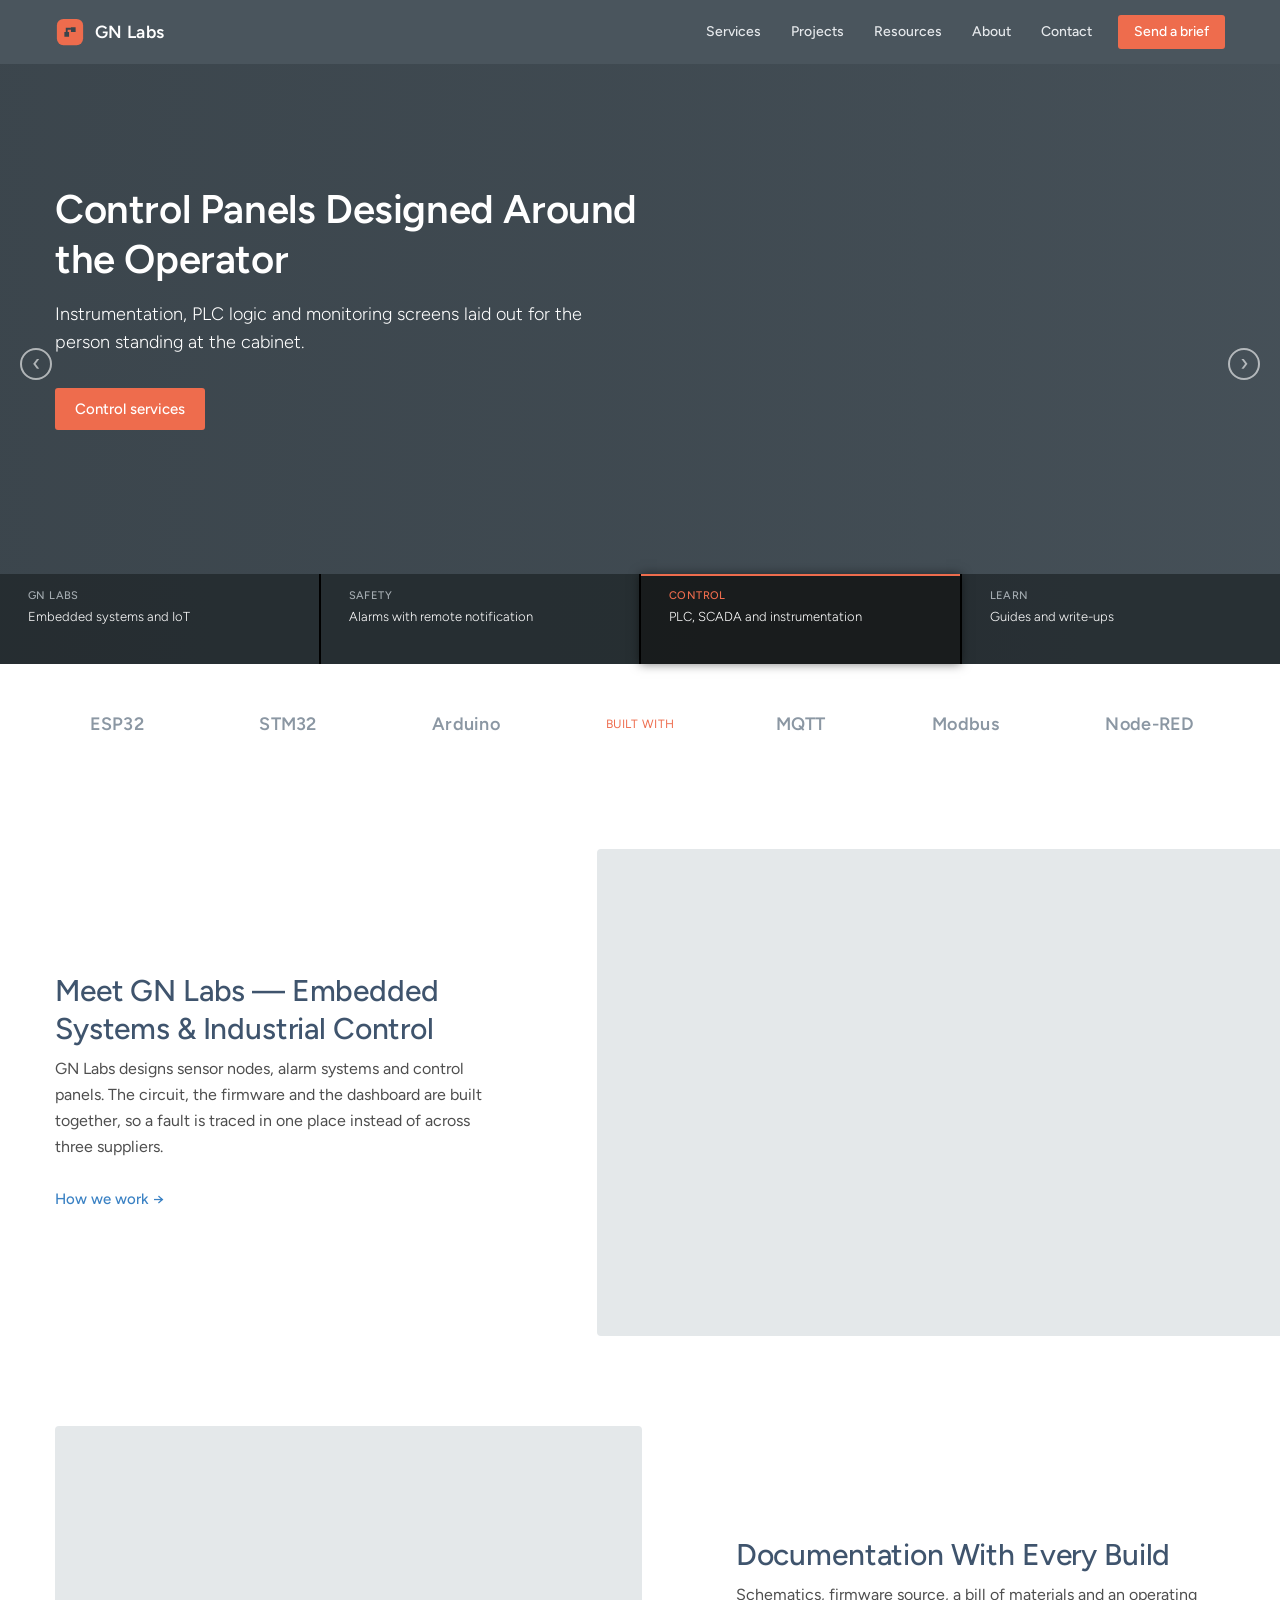
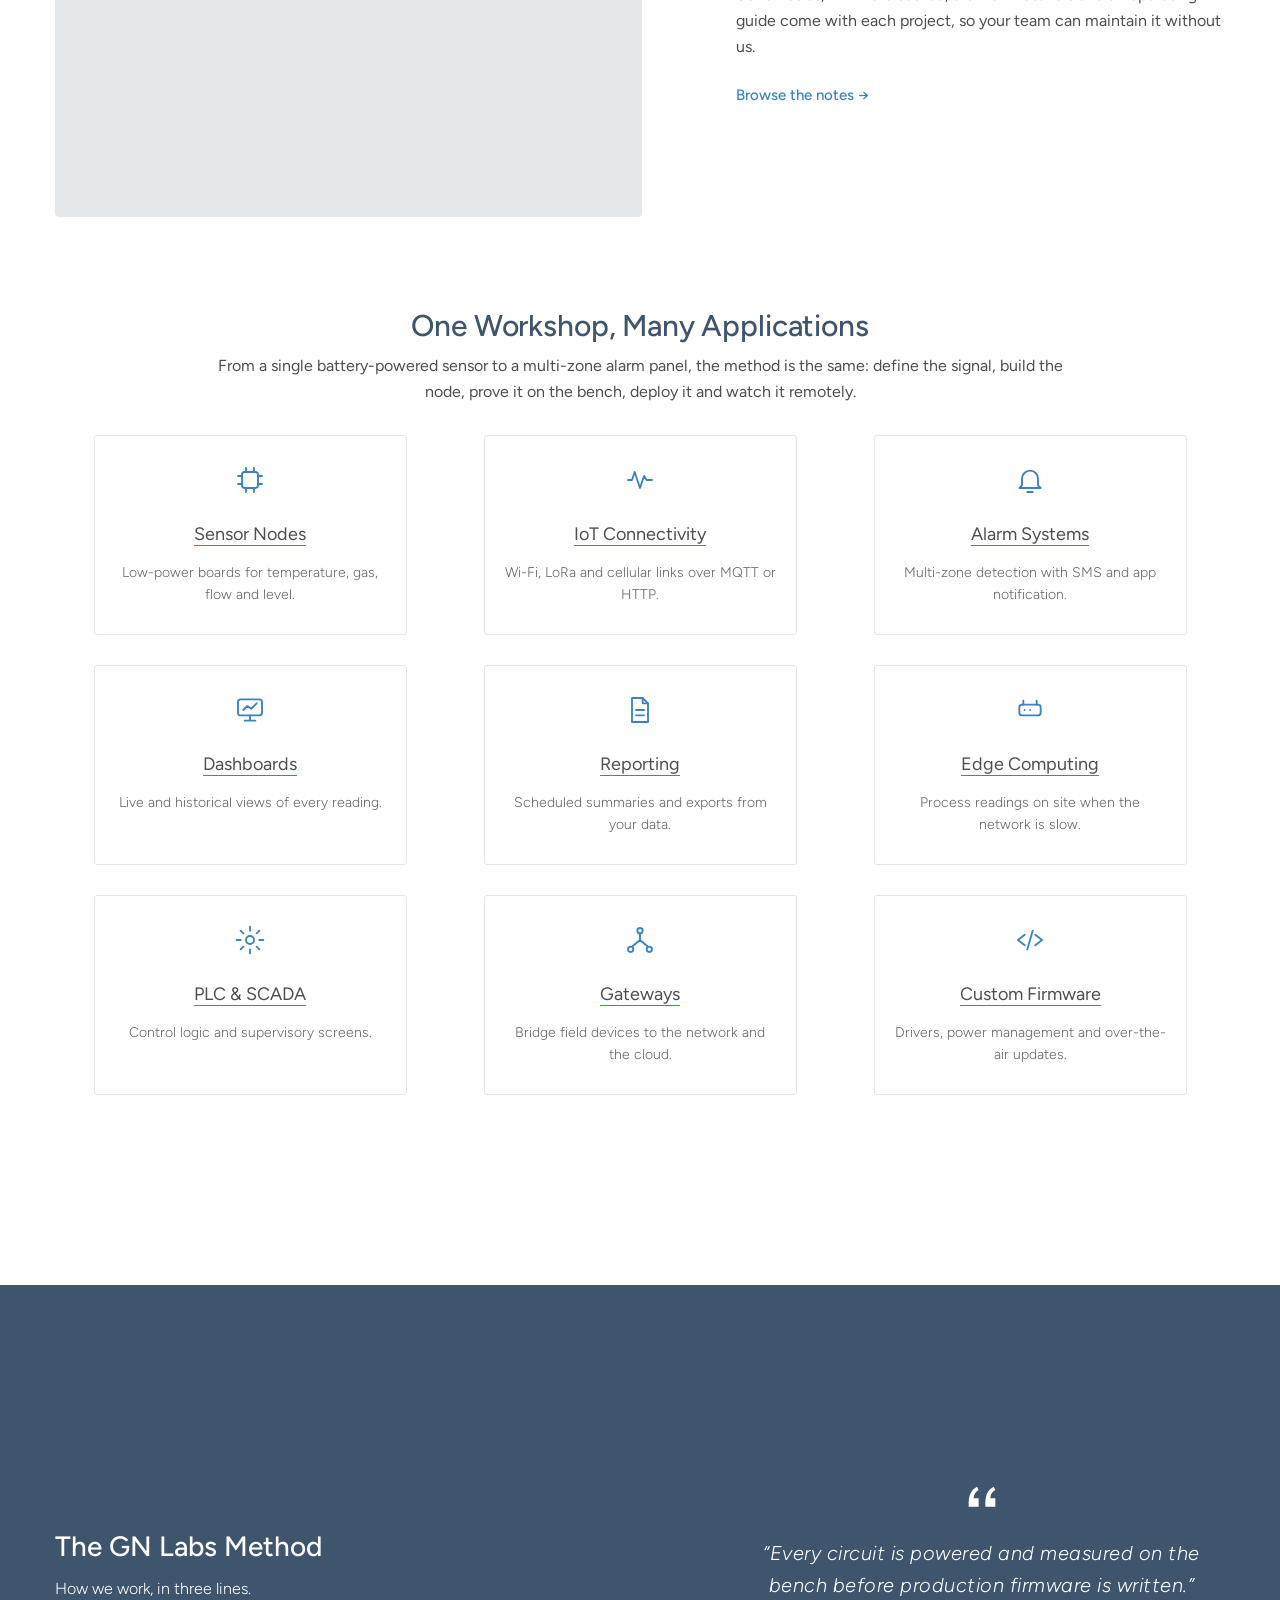
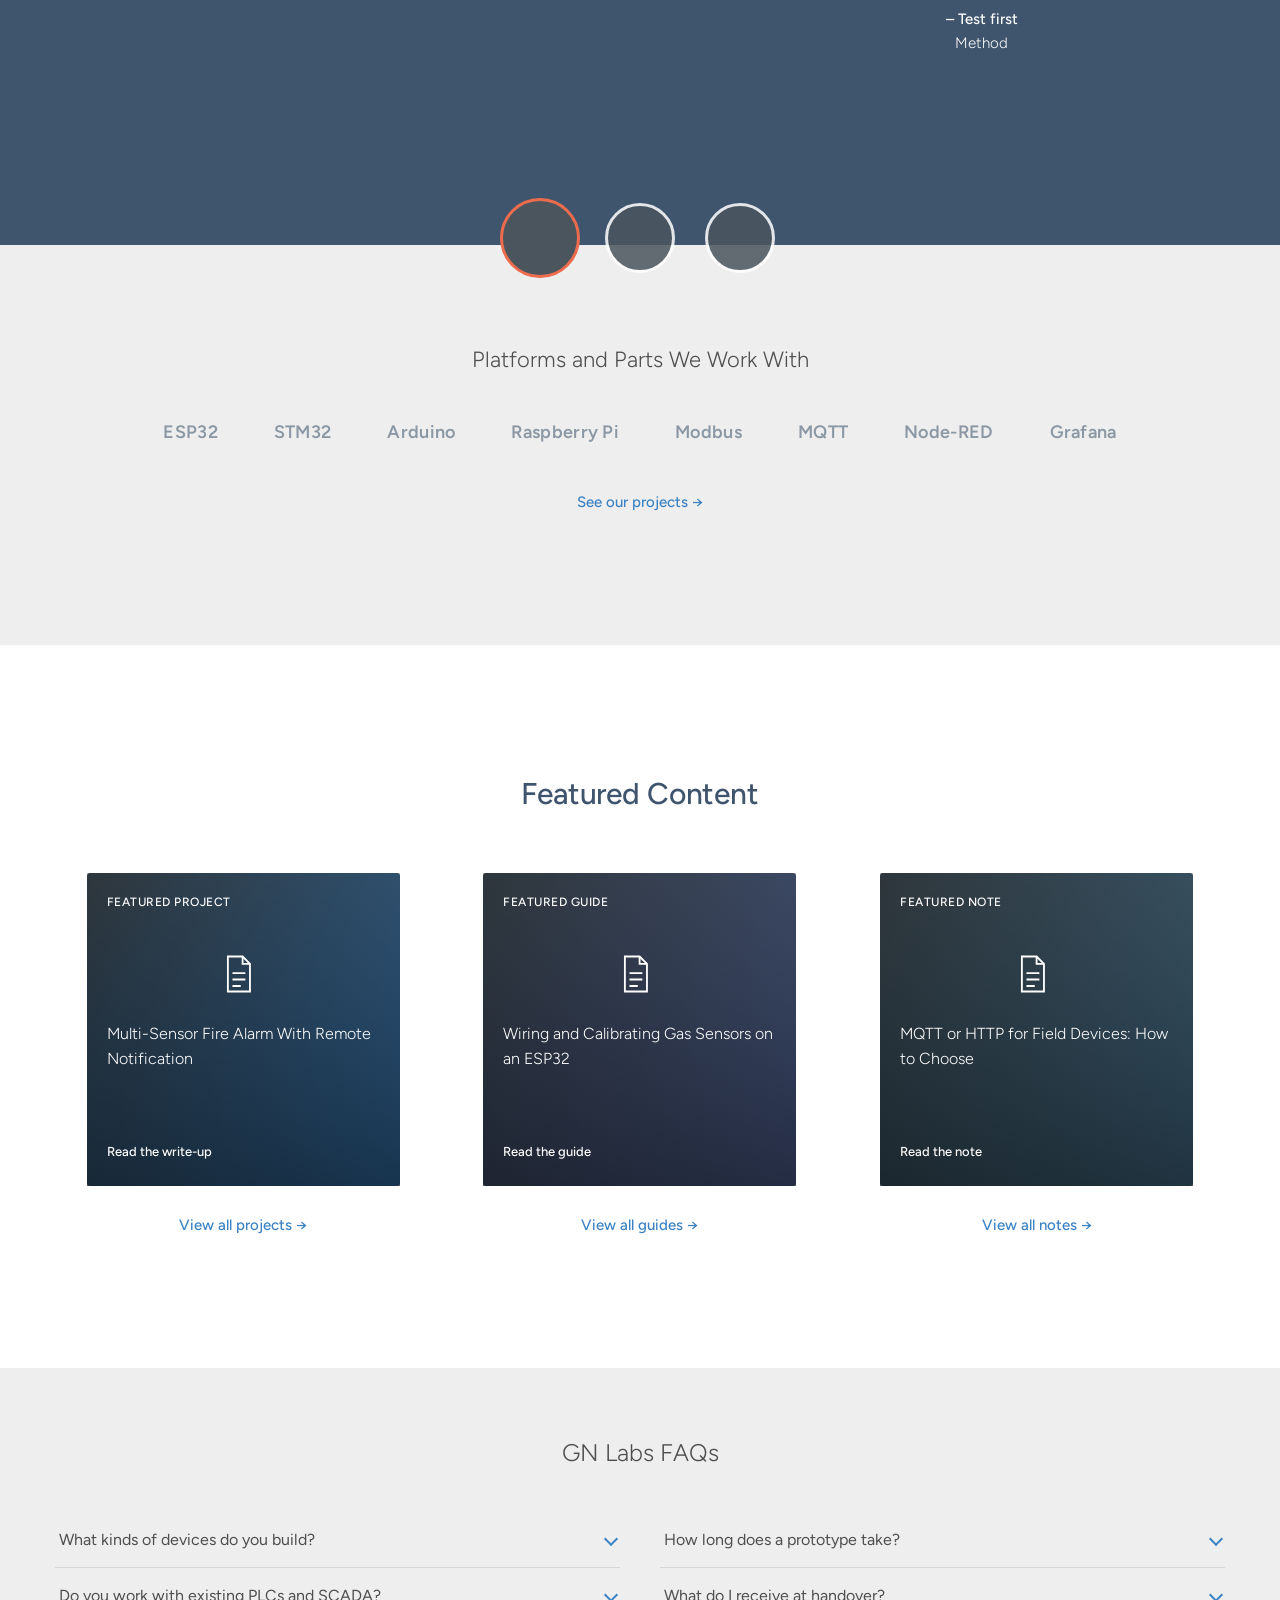
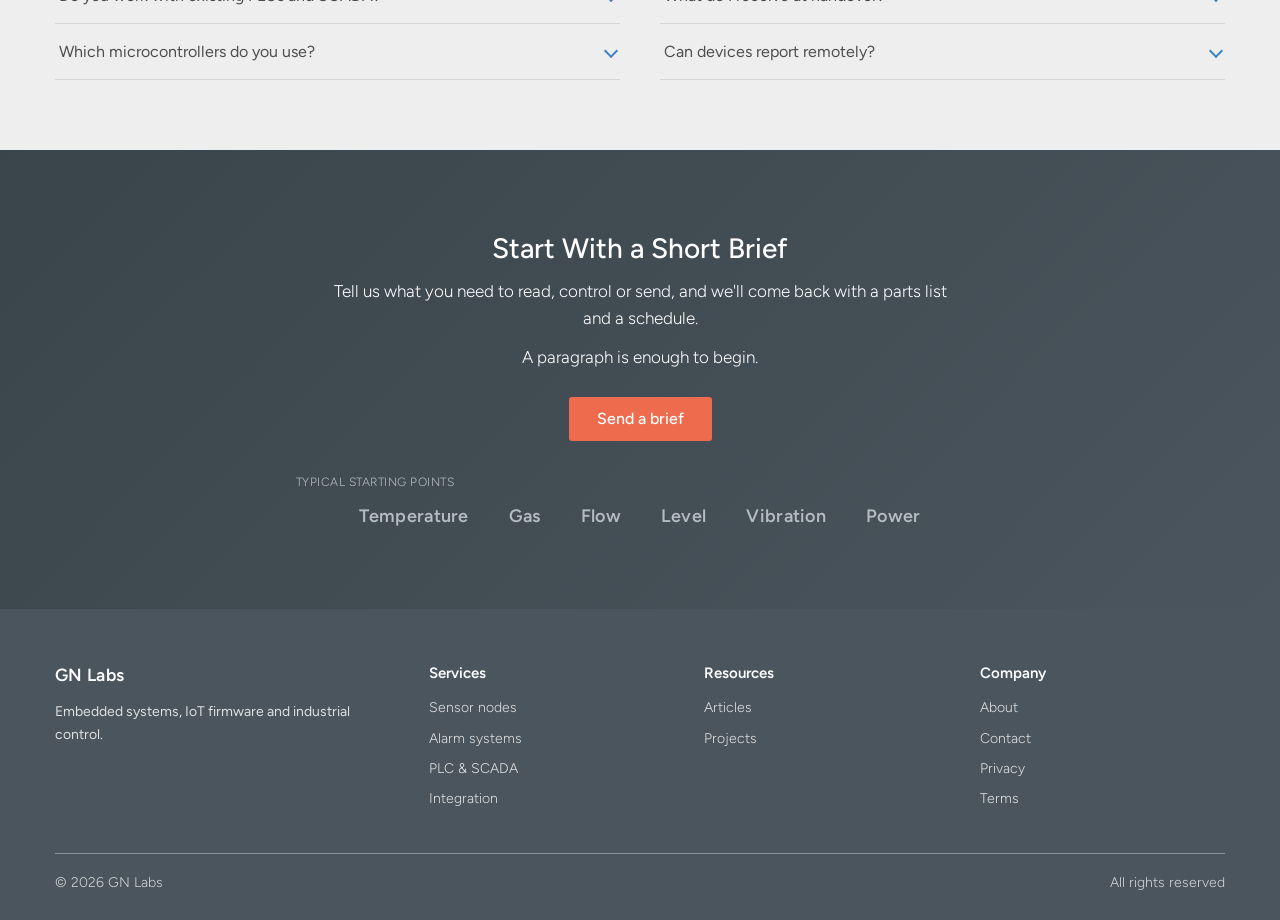
==== commit 8dc26b4e: "Update page title to 'Automation and Embedded Systems'" ====
--- a/index.html
+++ b/index.html
@@ -3,7 +3,7 @@
 <head>
 <meta charset="utf-8">
 <meta name="viewport" content="width=device-width, initial-scale=1">
-<title>Embedded Systems and Industrial Control | GN Labs</title>
+<title>Automation and Embedded Systems</title>
 <meta name="description" content="GN Labs designs sensor nodes, alarm systems and control panels: circuit, firmware and dashboard, built and tested on one bench.">
 <meta name="robots" content="index, follow, max-image-preview:large">
 <meta name="theme-color" content="#4a555d">
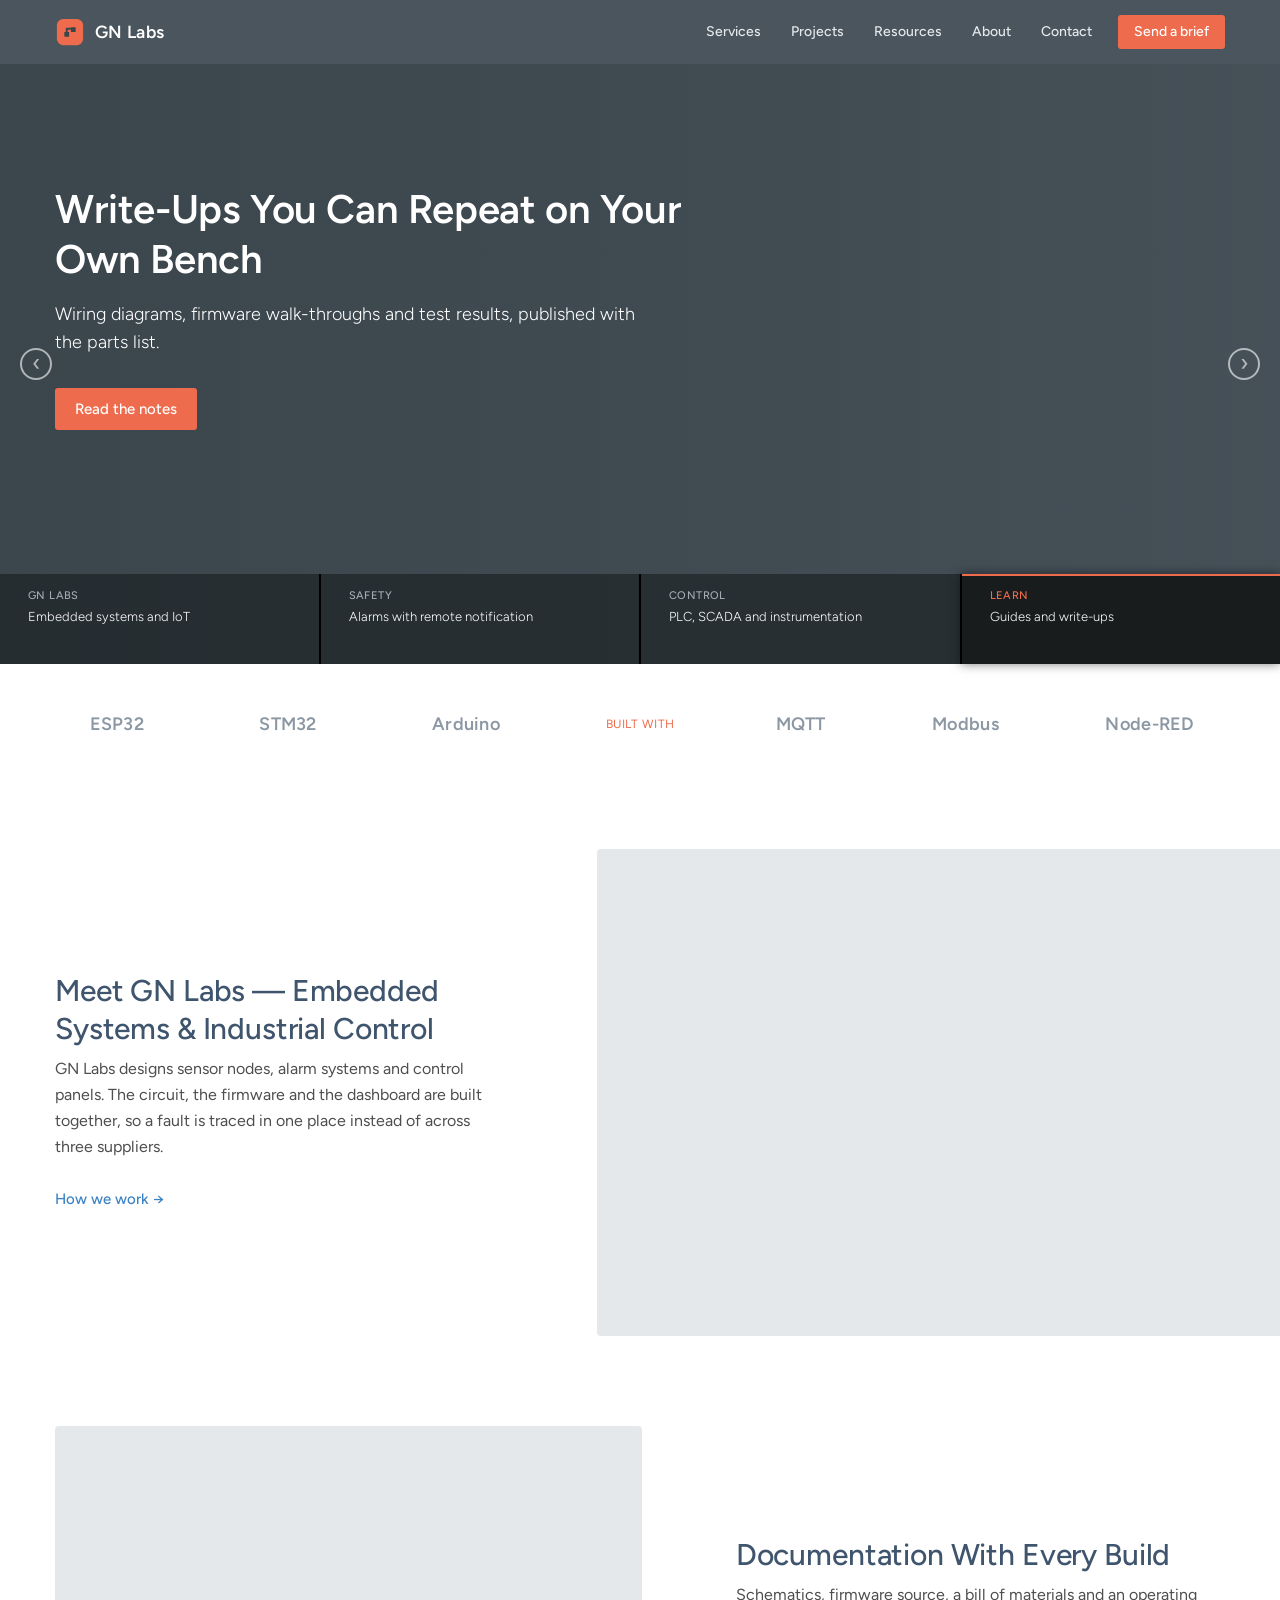
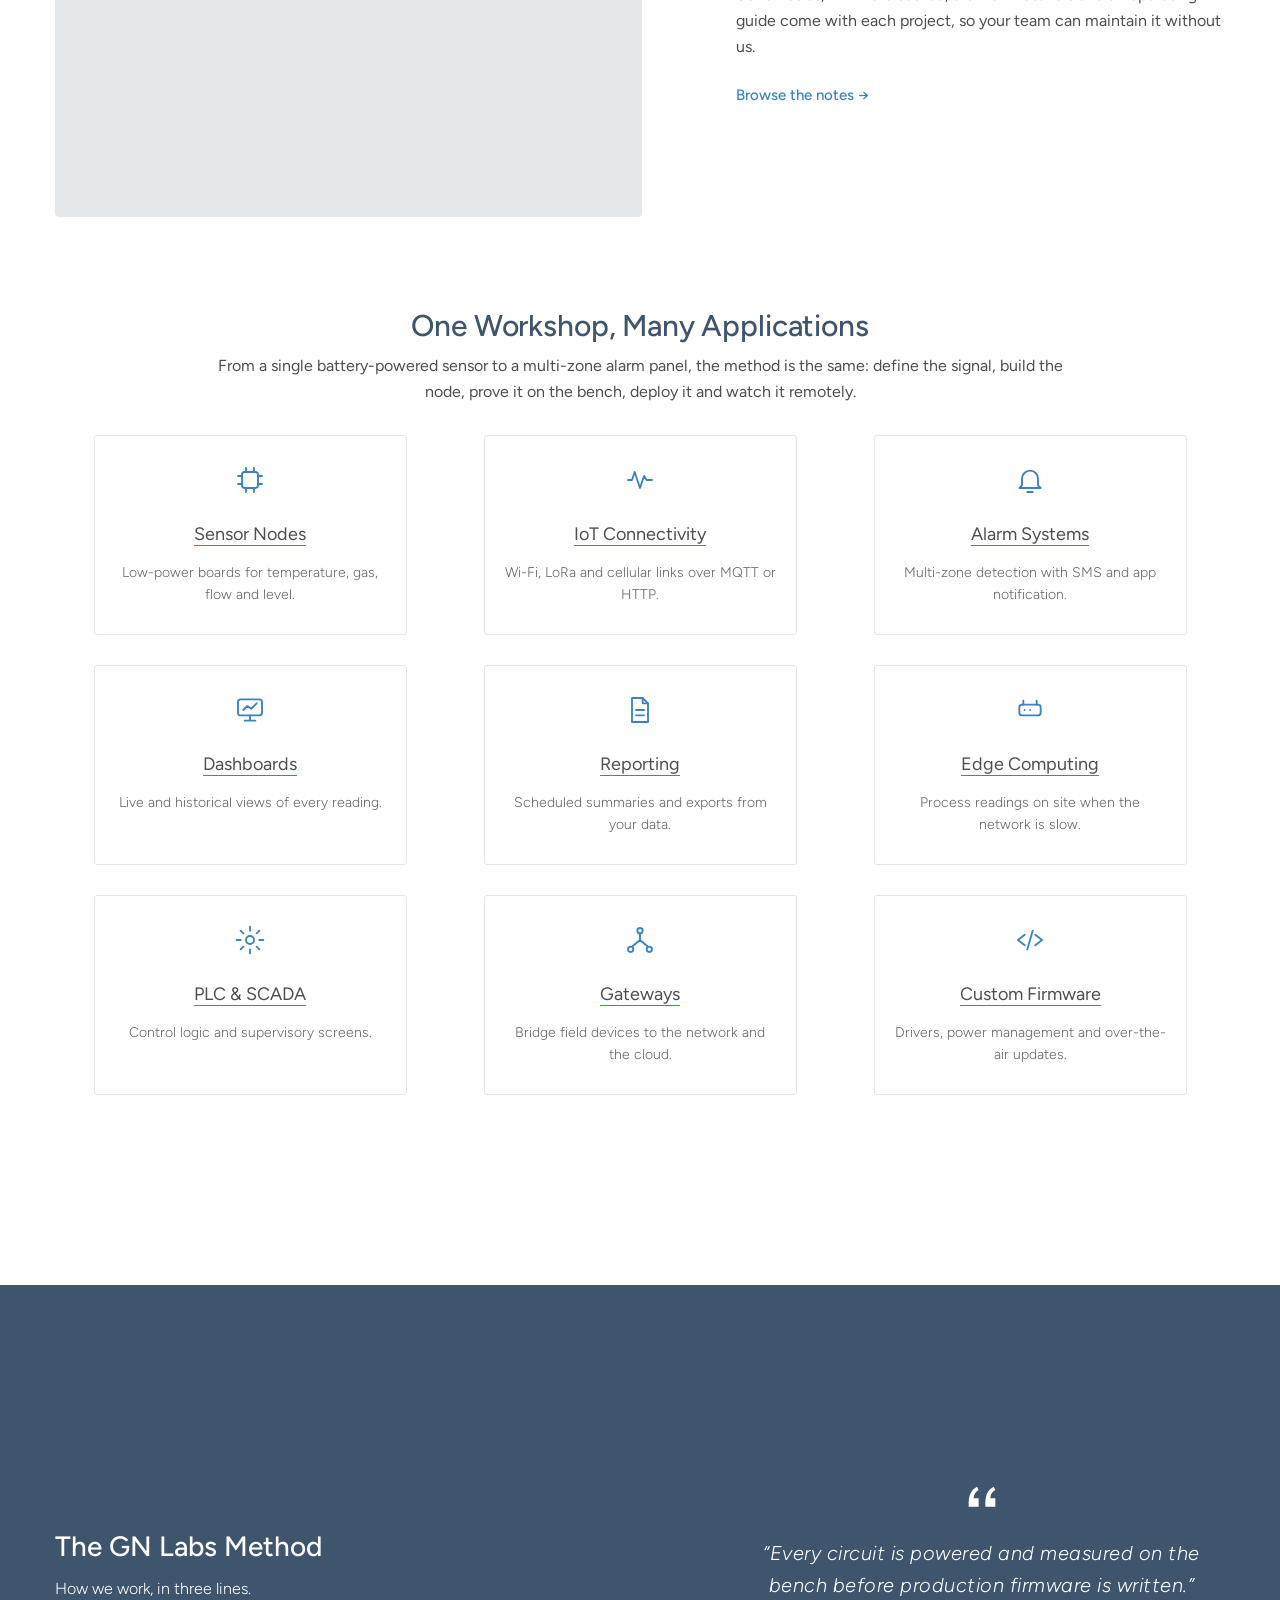
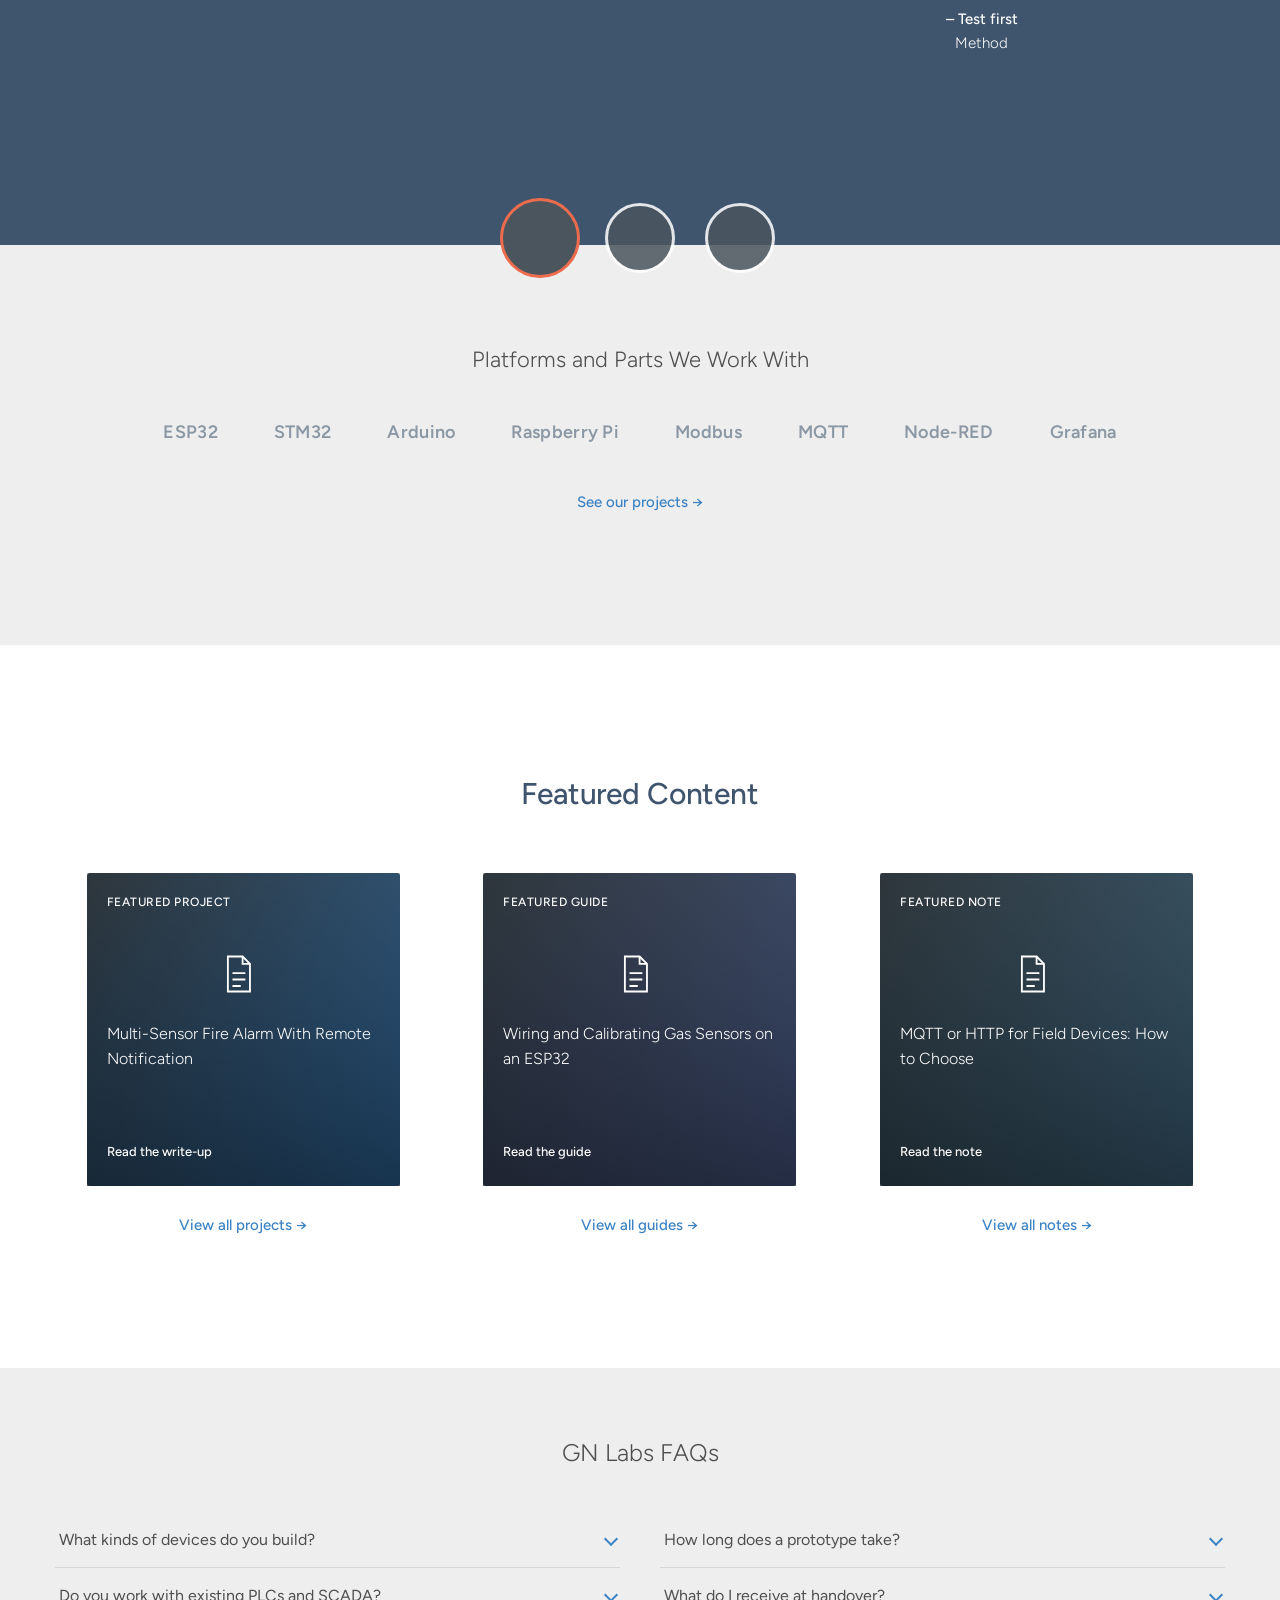
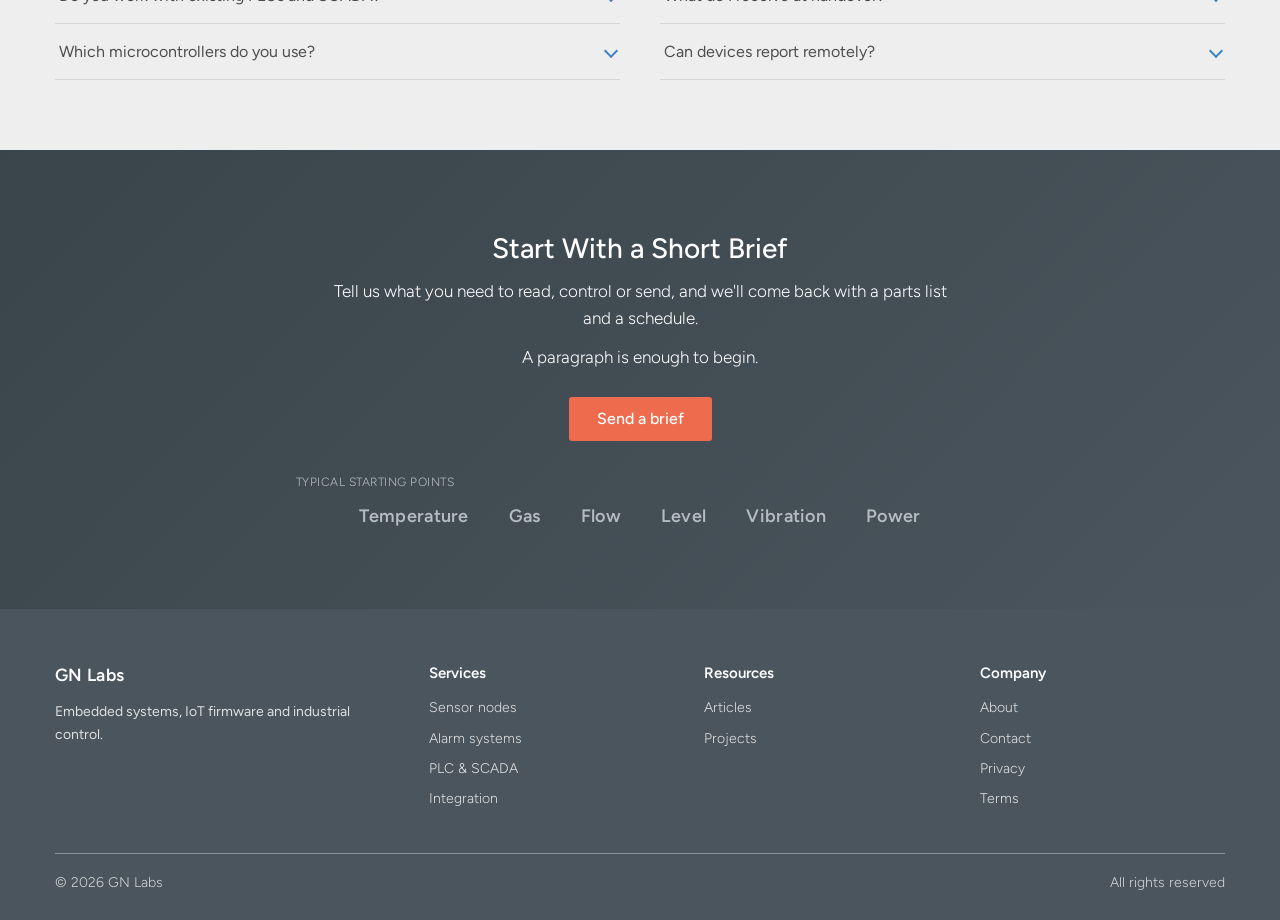
==== commit 7468cb06: "Modify GN Labs hero section text Updated headline and body for GN Labs hero section." ====
--- a/index.html
+++ b/index.html
@@ -364,8 +364,8 @@
     {label:"Services",url:"/services"},{label:"Projects",url:"/projects"},{label:"Resources",url:"/resources"},
     {label:"About",url:"/about"},{label:"Contact",url:"/contact"}],
   hero:[ /* heroSlide: tabTitle, tabDescription, headline, body, primaryLabel, primaryUrl, secondaryLabel, secondaryUrl, background(asset), order */
-    {tabTitle:"GN Labs",tabDescription:"Embedded systems and IoT",headline:"Build, Test and Deploy Embedded Systems That Report Back",
-     body:"GN Labs designs sensor nodes, alarm systems and control panels. Circuit, firmware and dashboard come from one bench.",
+    {tabTitle:"GN Labs",tabDescription:"Embedded systems and IoT",headline:"Embedded Systems and Internet of Things",
+     body:"Innovative IoT and Embedded Systems",
      primaryLabel:"See our projects",primaryUrl:"/projects",secondaryLabel:"Talk to us",secondaryUrl:"/contact",background:px(3520692,1920)},
     {tabTitle:"Safety",tabDescription:"Alarms with remote notification",headline:"Alarm Systems That Say Which Zone and Why",
      body:"Smoke, heat, gas and flame sensing with SMS and app alerts, plus an on-site panel showing the same state.",
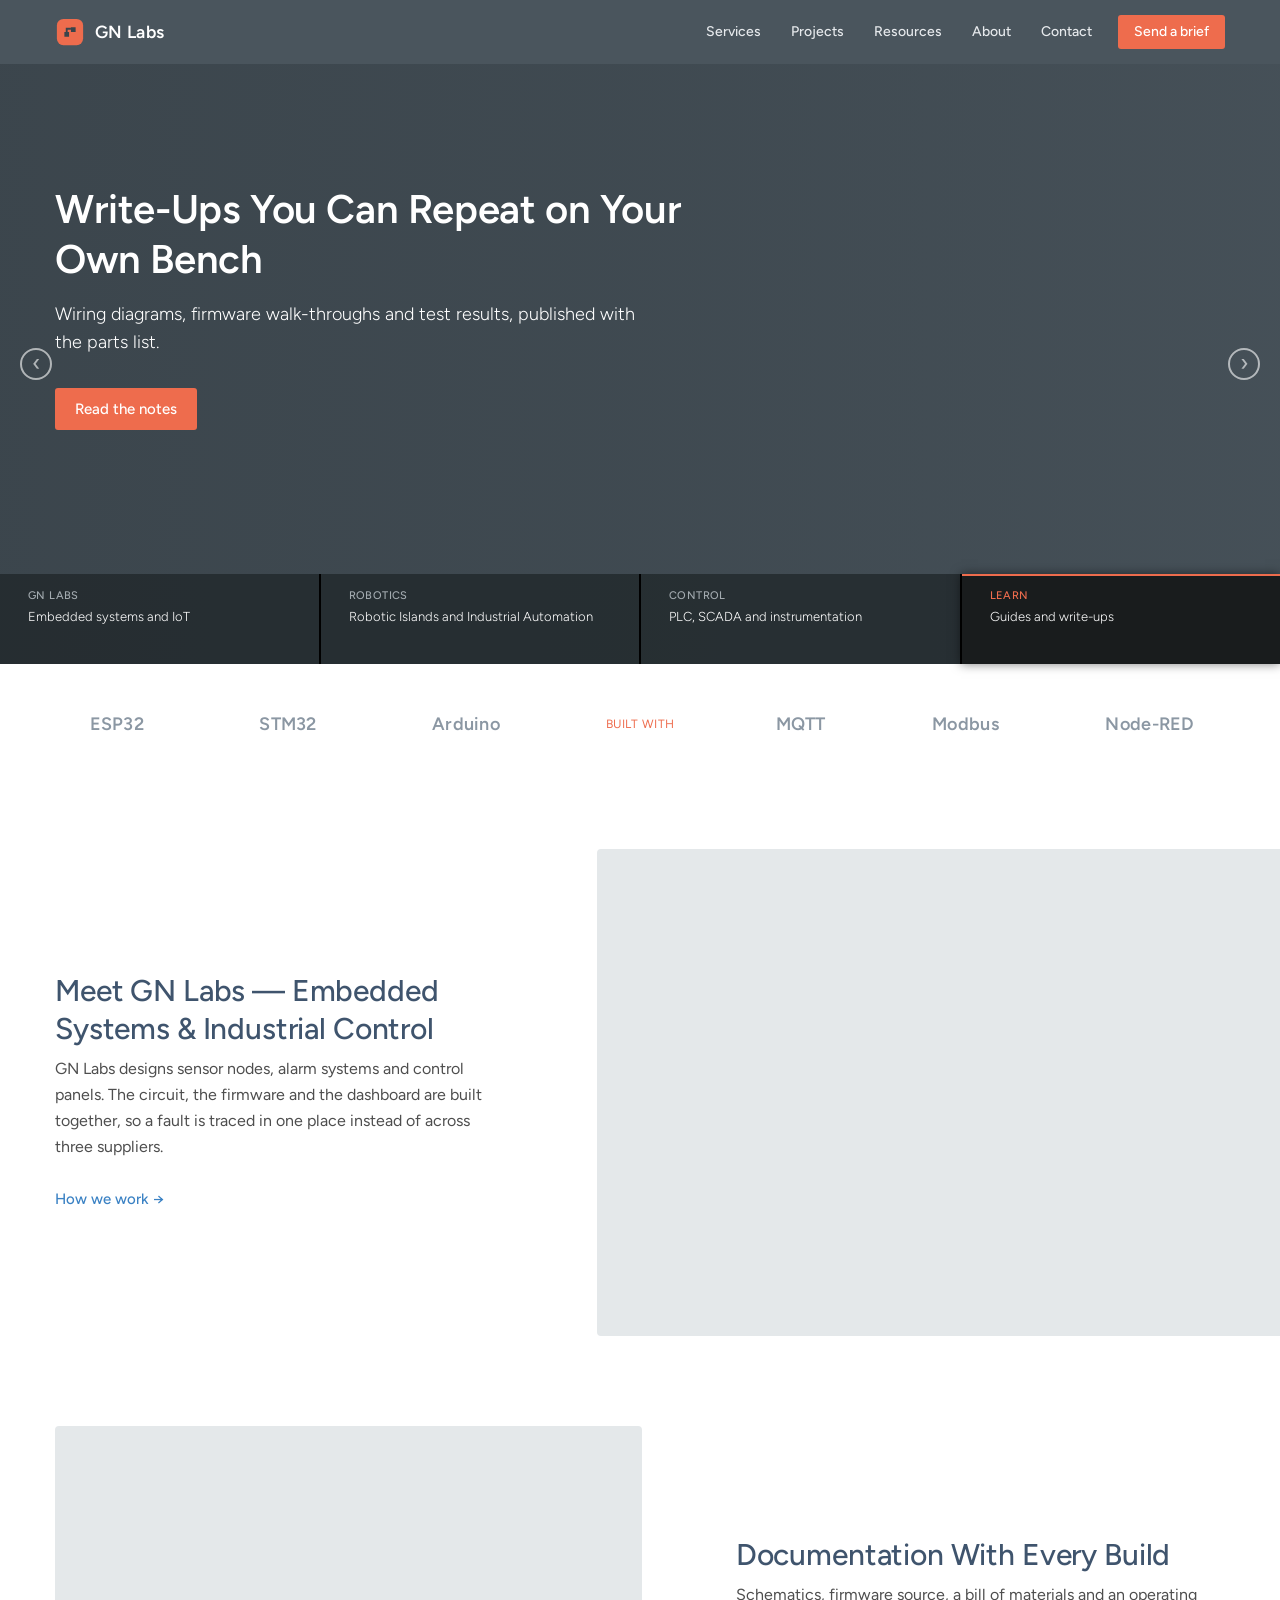
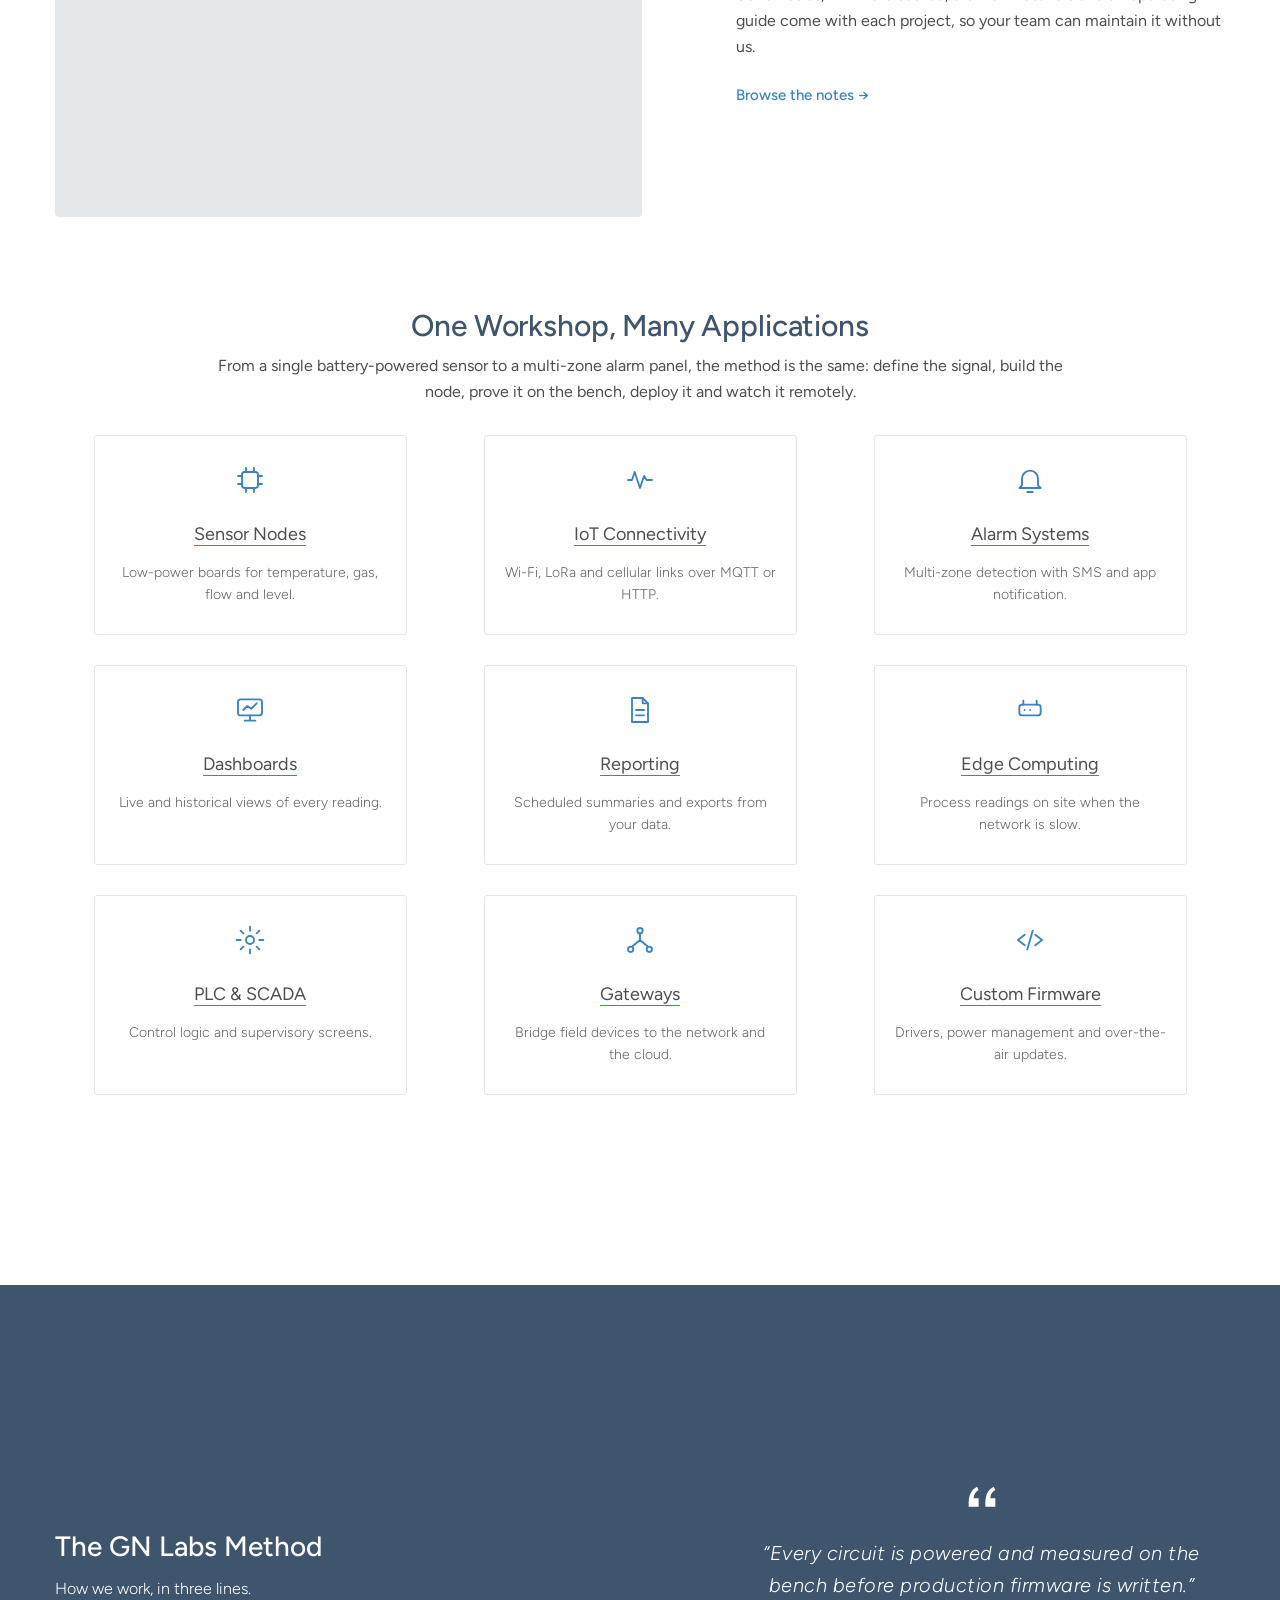
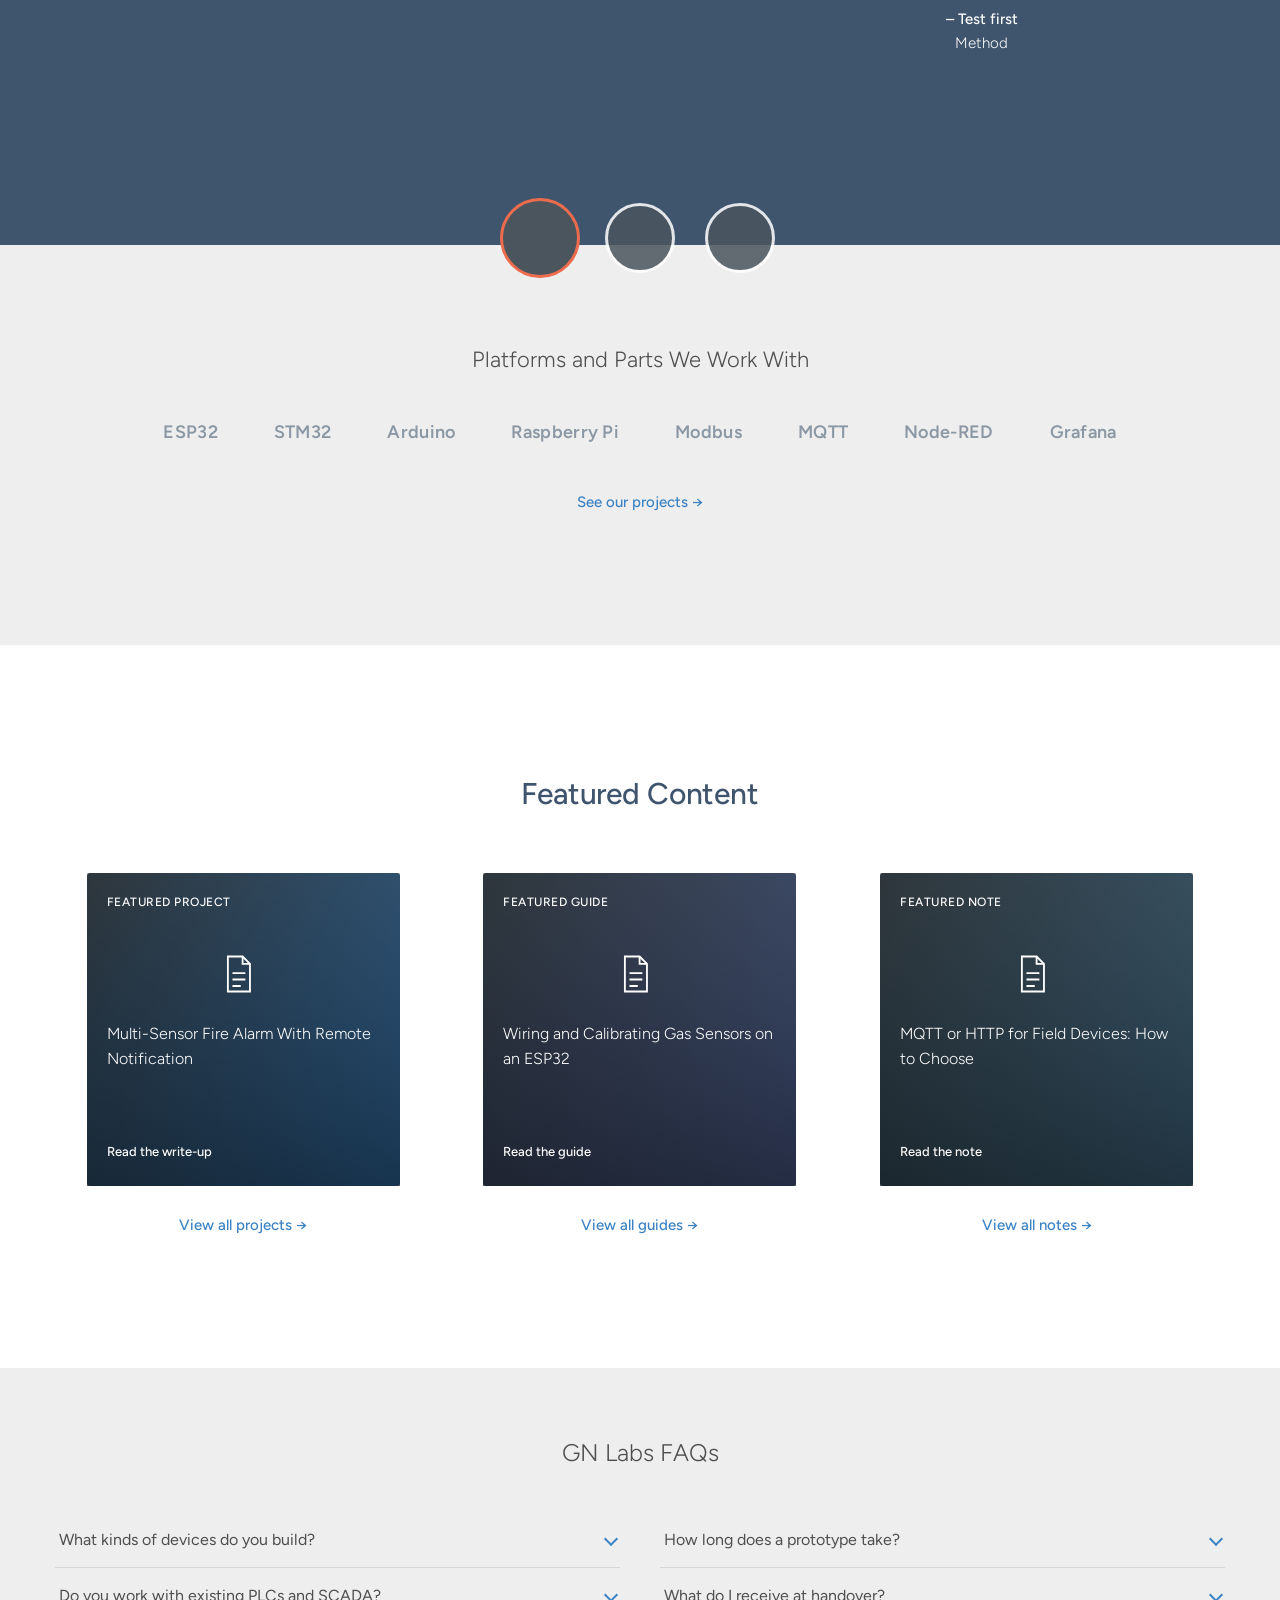
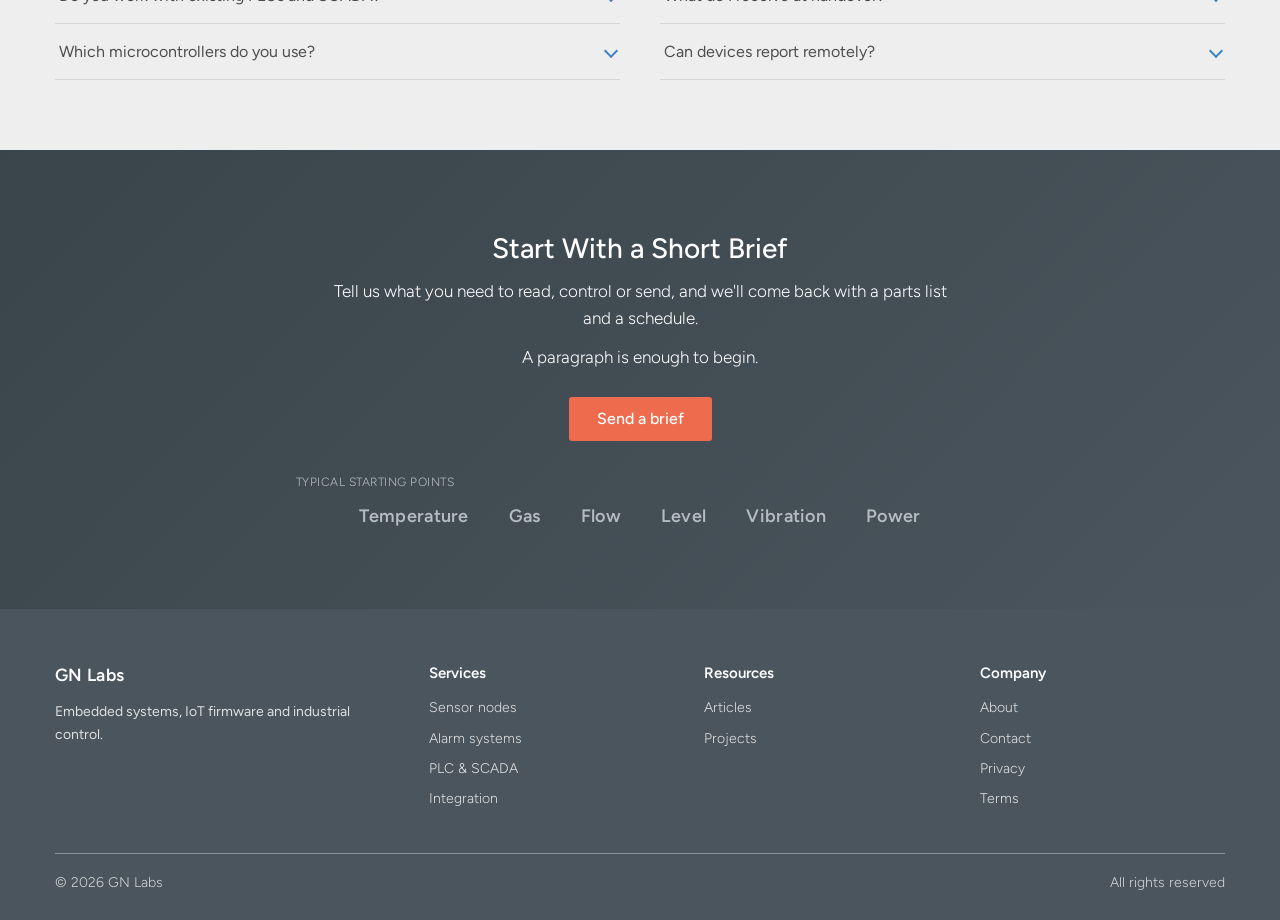
==== commit 727619f7: "Update hero section with new robotics tab" ====
--- a/index.html
+++ b/index.html
@@ -367,8 +367,8 @@
     {tabTitle:"GN Labs",tabDescription:"Embedded systems and IoT",headline:"Embedded Systems and Internet of Things",
      body:"Innovative IoT and Embedded Systems",
      primaryLabel:"See our projects",primaryUrl:"/projects",secondaryLabel:"Talk to us",secondaryUrl:"/contact",background:px(3520692,1920)},
-    {tabTitle:"Safety",tabDescription:"Alarms with remote notification",headline:"Alarm Systems That Say Which Zone and Why",
-     body:"Smoke, heat, gas and flame sensing with SMS and app alerts, plus an on-site panel showing the same state.",
+    {tabTitle:"Robotics",tabDescription:"Robotic Islands and Industrial Automation",headline:"Robotic Islands and Automation",
+     body:"Smart robotic systems and automated workflows",
      primaryLabel:"Alarm systems",primaryUrl:"/services#alarms",secondaryLabel:"See our projects",secondaryUrl:"/projects",background:px(34194580,1920)},
     {tabTitle:"Control",tabDescription:"PLC, SCADA and instrumentation",headline:"Control Panels Designed Around the Operator",
      body:"Instrumentation, PLC logic and monitoring screens laid out for the person standing at the cabinet.",
